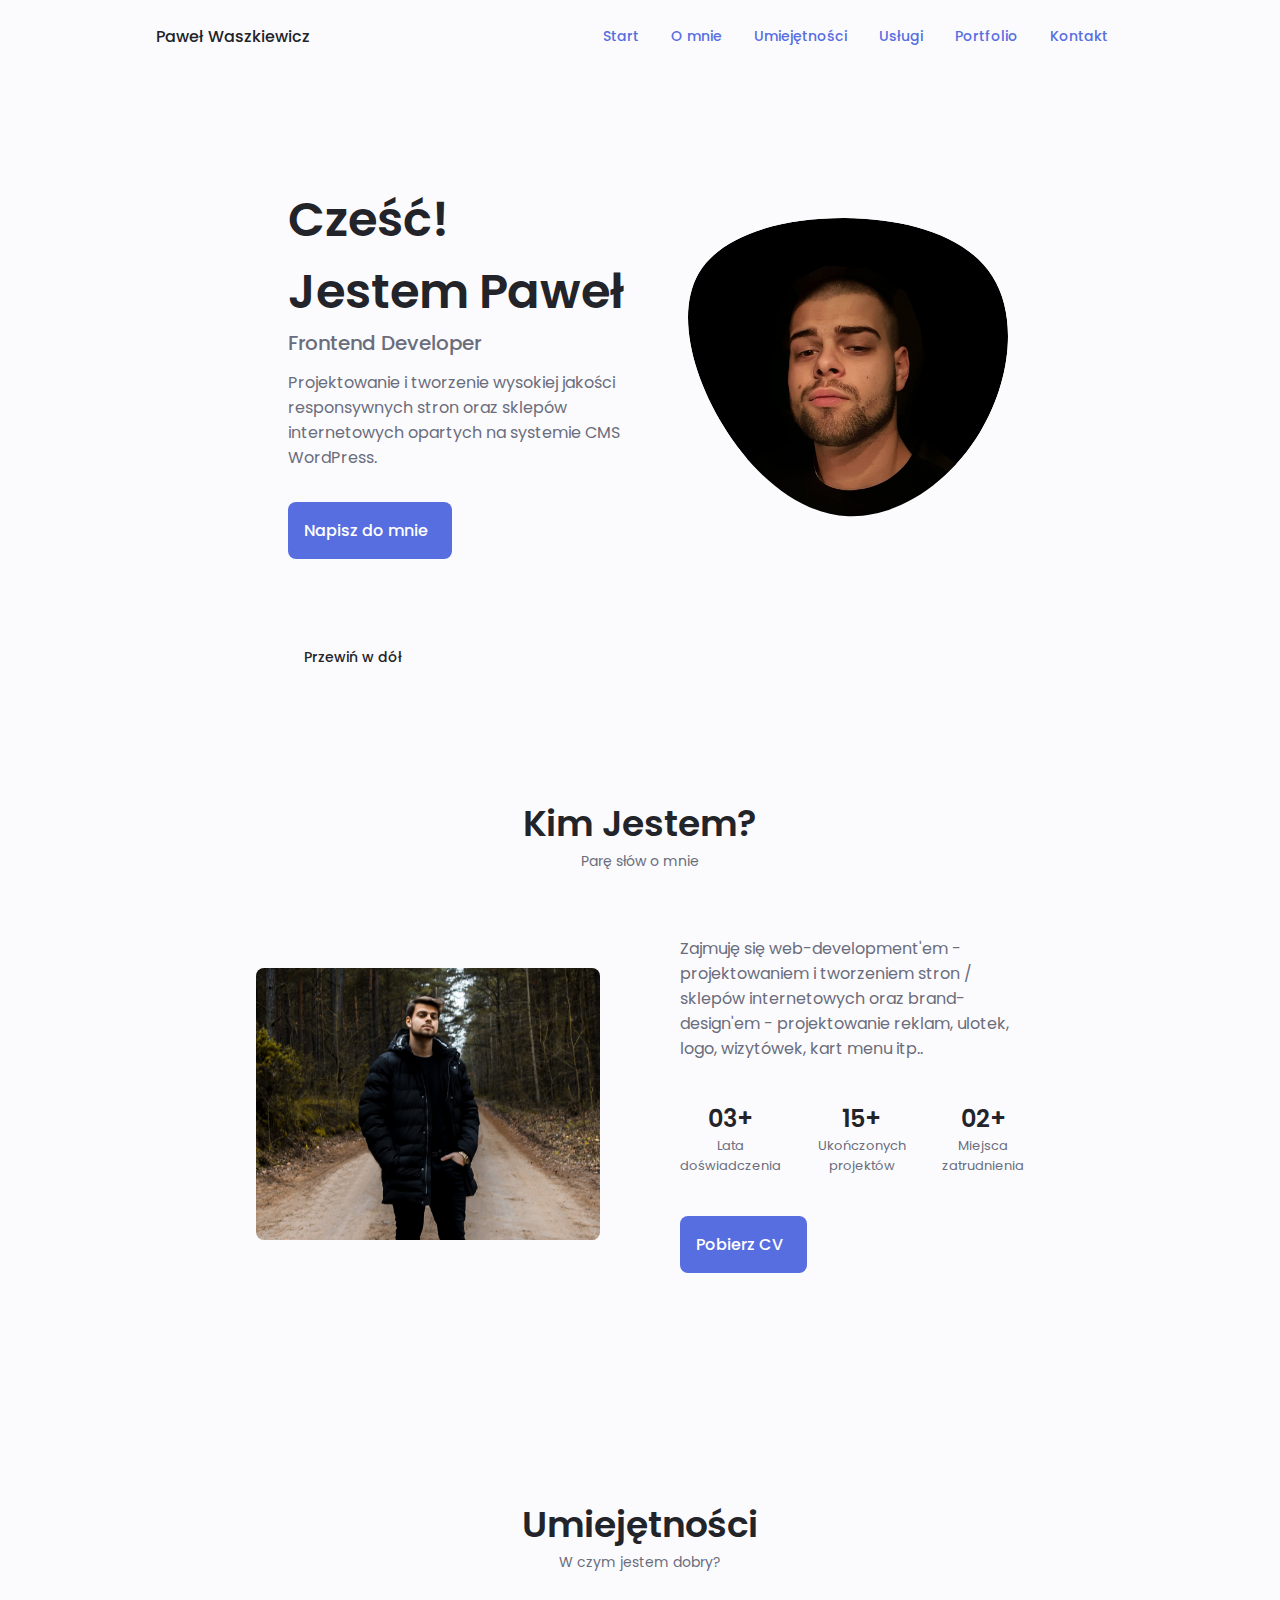
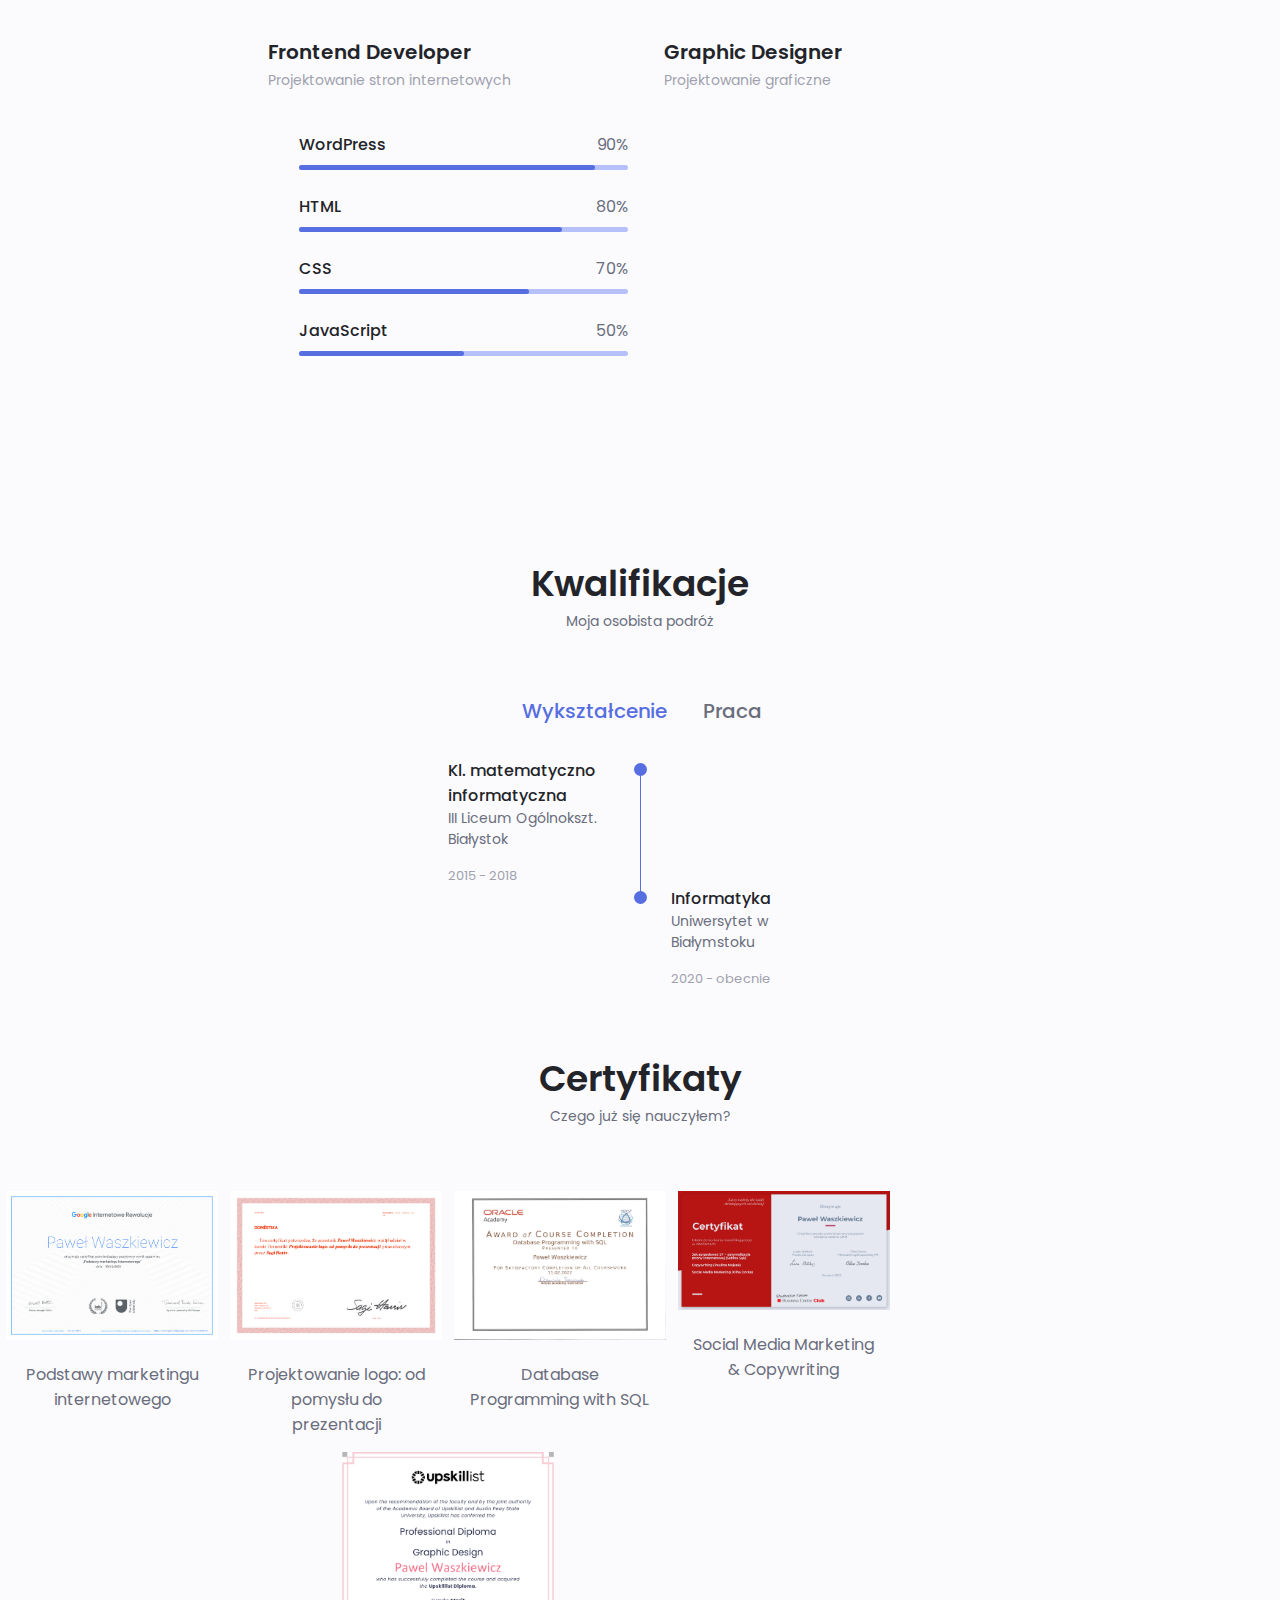
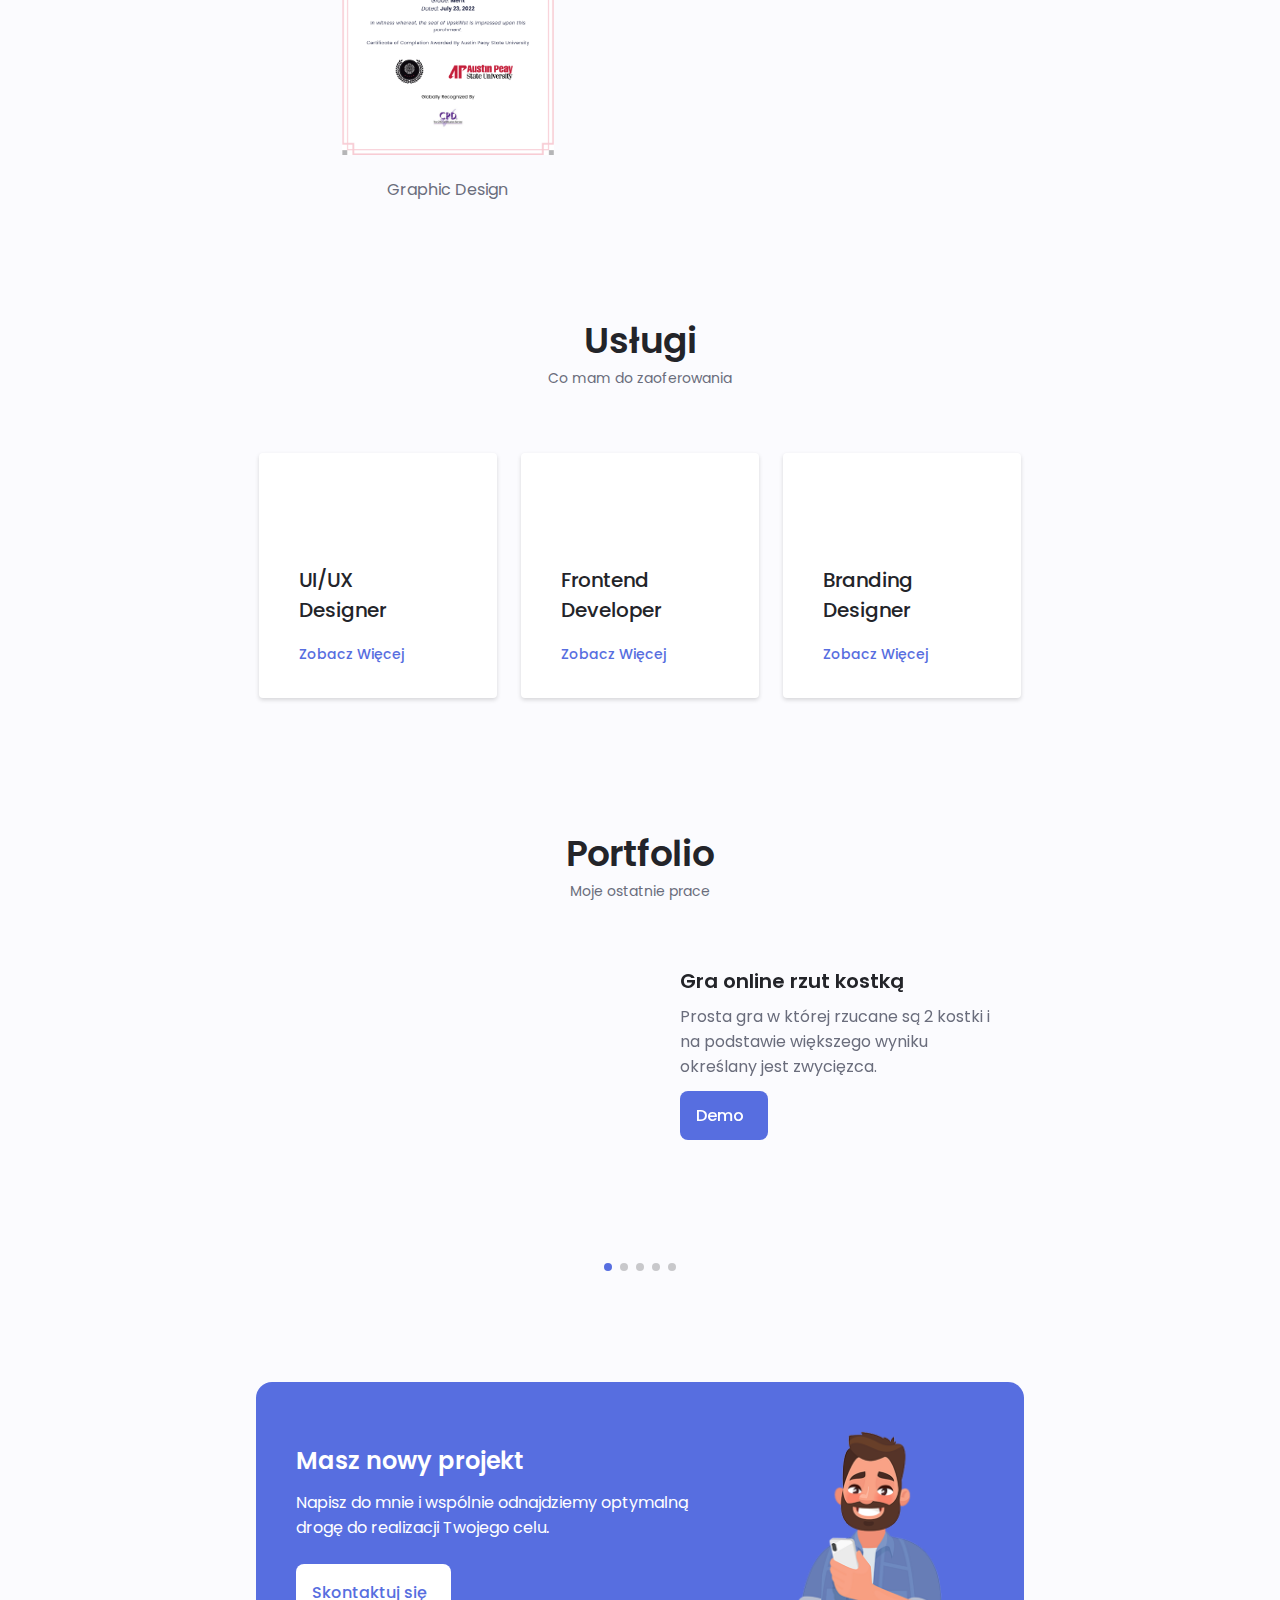
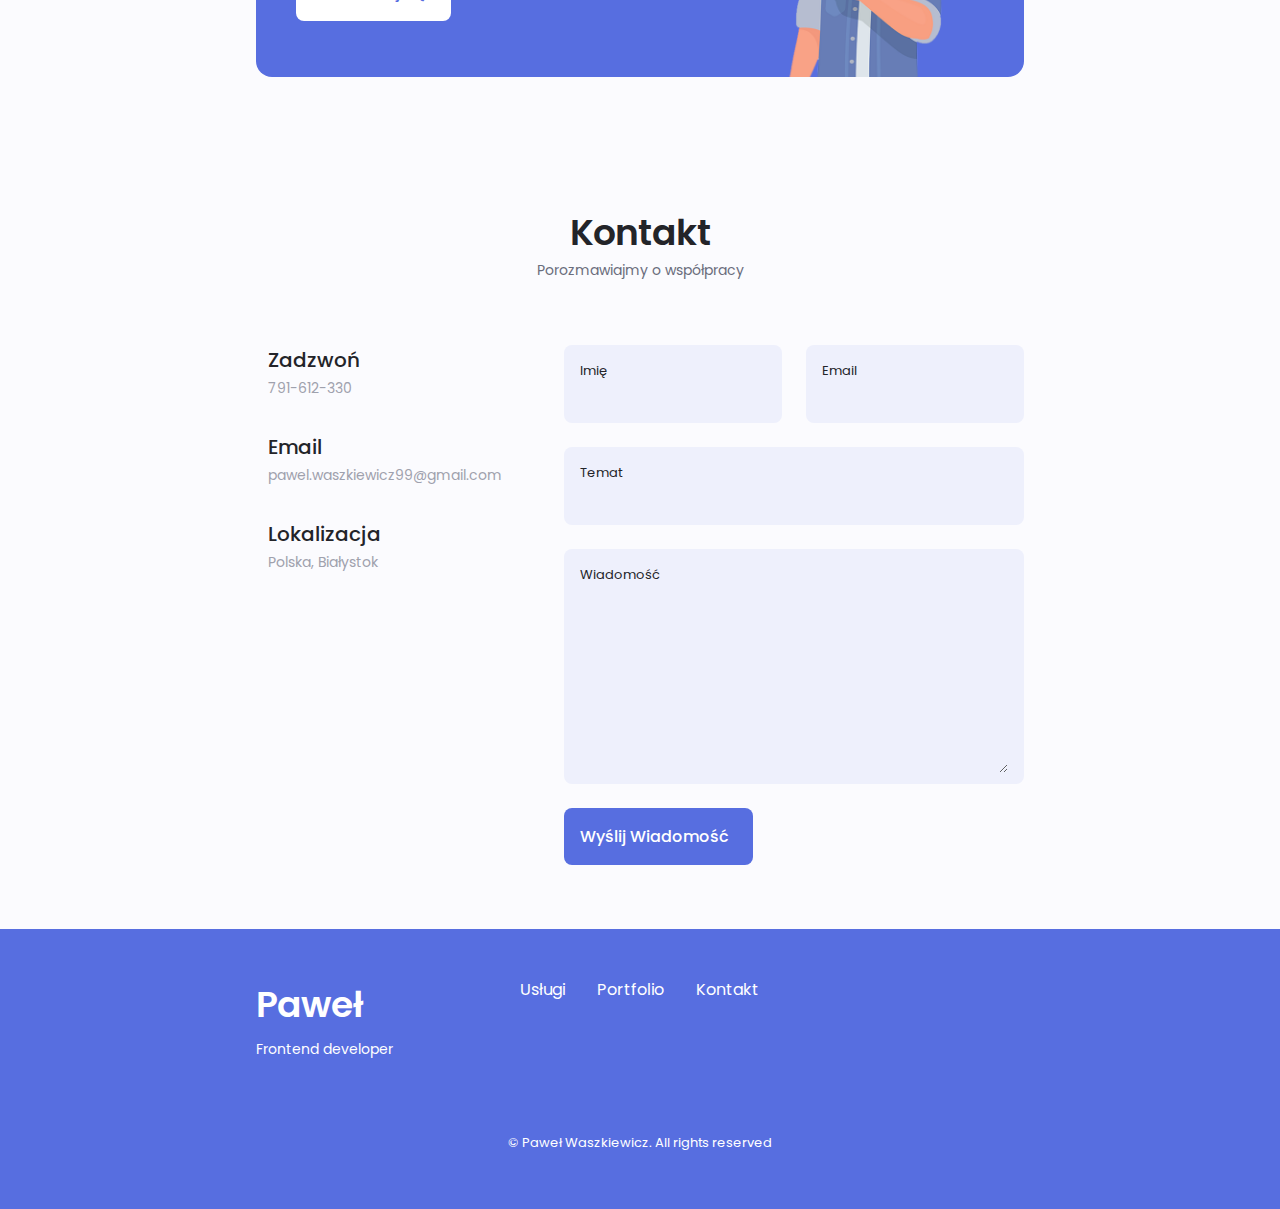
==== index.html @ 9c87ef28 "update" ====
<!DOCTYPE html>
<html lang="en">

<head>
  <meta charset="UTF-8">
  <meta name="viewport" content="width=device-width, initial-scale=1.0">

  <!--==================== UNICONS ====================-->
  <link rel="stylesheet" href="https://unicons.iconscout.com/release/v4.0.0/css/line.css">
  <link href='https://css.gg/home.css' rel='stylesheet'>

  <!--==================== SWIPER CSS ====================-->
  <link rel="stylesheet" href="css/swiper-bundle.min.css">

  <!--==================== CSS ====================-->
  <link rel="stylesheet" href="css/styles.css">

  <title>Responsive Portfolio Website</title>
</head>

<body>
  <!--==================== HEADER ====================-->
  <header class="header" id="header">
    <nav class="nav container">
      <a href="#" class="nav__logo">Paweł Waszkiewicz</a>

      <div class="nav__menu" id="nav-menu">
        <ul class="nav__list grid">
          <li class="nav__item">
            <a href="#home" class="nav__link active-link">
              <i class="uil uil-estate nav__icon"></i> Start
            </a>
          </li>
          <li class="nav__item">
            <a href="#about" class="nav__link active-link">
              <i class="uil uil-user nav__icon"></i> O mnie
            </a>
          </li>
          <li class="nav__item">
            <a href="#skills" class="nav__link active-link">
              <i class="uil uil-file-edit-alt nav__icon"></i> Umiejętności
            </a>
          </li>
          <li class="nav__item">
            <a href="#services" class="nav__link active-link">
              <i class="uil uil-briefcase-alt nav__icon"></i> Usługi
            </a>
          </li>
          <li class="nav__item">
            <a href="#portfolio" class="nav__link active-link">
              <i class="uil uil-scenery nav__icon"></i> Portfolio
            </a>
          </li>
          <li class="nav__item">
            <a href="#contact" class="nav__link active-link">
              <i class="uil uil-message nav__icon"></i> Kontakt
            </a>
          </li>
        </ul>
        <i class="uil uil-times nav__close" id="nav-close"></i>
      </div>

      <div class="nav__btns">
        <!-- theme change button -->
        <i class="uil uil-moon change-theme" id="theme-button"></i>

        <div class="nav__toggle" id="nav-toggle">
          <i class="uil uil-apps"></i>
        </div>
      </div>
    </nav>
  </header>

  <!--==================== MAIN ====================-->
  <main class="main">

    <!--==================== HOME ====================-->
    <section class="home section" id="home">
      <div class="home__container container grid">
        <div class="home__content grid">
          <div class="home__social">
            <!--Link do V profilu linkein-->
            <a href="https://www.linkedin.com/in/paweł-waszkiewicz-443616216" target="_blank" class="home__social-icon">
              <i class="uil uil-linkedin-alt"></i>
            </a>
            <!--Link do profilu github-->
            <a href="https://github.com/realpvblo" target="_blank" class="home__social-icon">
              <i class="uil uil-github-alt"></i>
            </a>
            <!--Link do profilu facebook-->
            <a href="https://www.facebook.com/realpvblo/" target="_blank" class="home__social-icon">
              <i class="uil uil-facebook-f"></i>
            </a>
          </div>

          <div class="home__img">
            <svg class="home__blob" viewBox="0 0 200 187" xmlns="http://www.w3.org/2000/svg" xmlns:xlink="http://www.w3.org/1999/xlink">
              <mask id="mask0" mask-type="alpha">
                <path d="M190.312 36.4879C206.582 62.1187 201.309 102.826 182.328 134.186C163.346 165.547
                                    130.807 187.559 100.226 186.353C69.6454 185.297 41.0228 161.023 21.7403 129.362C2.45775
                                    97.8511 -7.48481 59.1033 6.67581 34.5279C20.9871 10.1032 59.7028 -0.149132 97.9666
                                    0.00163737C136.23 0.303176 174.193 10.857 190.312 36.4879Z" />
              </mask>
              <g mask="url(#mask0)">
                <path d="M190.312 36.4879C206.582 62.1187 201.309 102.826 182.328 134.186C163.346
                                    165.547 130.807 187.559 100.226 186.353C69.6454 185.297 41.0228 161.023 21.7403
                                    129.362C2.45775 97.8511 -7.48481 59.1033 6.67581 34.5279C20.9871 10.1032 59.7028
                                    -0.149132 97.9666 0.00163737C136.23 0.303176 174.193 10.857 190.312 36.4879Z" />

                <image class="home__blob-img" x='12' y='18' xlink:href="img/perfil.png" />
              </g>
            </svg>
          </div>

          <div class="home__data">
            <!-- <h1 class="home__title">Hi, I'm Paul</h1> -->
            <h1 class="home__title">Cześć! <br> Jestem Paweł</h1>
            <h3 class="home__subtitle">
              <!--Frontend Web Developer-->Frontend Developer
            </h3>

            <!-- <p class="home__description">High level experience in web design and
                                development knowledge, producing quality work.</p> -->

            <p class="home__description">Projektowanie i tworzenie wysokiej jakości responsywnych stron oraz sklepów internetowych opartych na systemie CMS WordPress.</p>
            <a href="#contact" class="button button--flex">
              <!-- Contact Me -->Napisz do mnie<i class="uil uil-message button__icon"></i>
            </a>
          </div>
        </div>

        <div class="home__scroll">
          <a href="#about" class="home__scroll-button button--flex">
            <i class="uil uil-mouse-alt home__scroll-mouse"></i>
            <span class="home__scroll-name">
              <!--Scroll down-->Przewiń w dół
            </span>
            <i class="uil uil-arrow-down home__scoll-arrow"></i>
          </a>
        </div>
      </div>
    </section>

    <!--==================== ABOUT ====================-->
    <section class="about section" id="about">
      <h2 class="section__title">
        <!--About Me-->Kim Jestem?
      </h2>
      <span class="section__subtitle">
        <!--My introduction-->Parę słów o mnie
      </span>

      <div class="about__container container grid">
        <img src="img/about.jpg" alt="" class="about__img">

        <div class="about__data">
          <p class="about__description">Zajmuję się web-development'em - projektowaniem i tworzeniem stron / sklepów internetowych oraz brand-design'em - projektowanie reklam, ulotek, logo, wizytówek, kart menu itp..
          </p>

          <div class="about__info">
            <div>
              <span class="about__info-title">03+</span>
              <!-- <span class="about__info-name">Years <br> experience</span> -->
              <span class="about__info-name">Lata <br> doświadczenia</span>

            </div>

            <div>
              <span class="about__info-title">15+</span>
              <!-- <span class="about__info-name">Completed <br> project</span> -->
              <span class="about__info-name">Ukończonych <br> projektów</span>

            </div>

            <div>
              <span class="about__info-title">02+</span>
              <!-- <span class="about__info-name">Companies <br> worked</span> -->
              <span class="about__info-name">Miejsca <br> zatrudnienia</span>

            </div>
          </div>

          <div class="about__buttons">
            <a download="" href="pdf/PawełWaszkiewicz-CV.pdf" class="button button--flex">
              Pobierz CV<i class="uil uil-download-alt button__icon"></i>
            </a>
          </div>
        </div>
      </div>
    </section>

    <!--==================== SKILLS ====================-->
    <section class="skills section" id="skills">
      <section class="skills section" id="skills">
        <h2 class="section__title">Umiejętności</h2>
        <span class="section__subtitle">W czym jestem dobry?</span>

        <div class="skills__container container grid">
          <div>
            <!--==================== SKILLS 1 ====================-->
            <div class="skills__content skills__open">
              <div class="skills__header">
                <i class="uil uil-brackets-curly skills__icon"></i>

                <div>
                  <h1 class="skills__title">Frontend Developer</h1>
                  <span class="skills__subtitle">Projektowanie stron internetowych</span>
                </div>

                <i class="uil uil-angle-down skills__arrow"></i>
              </div>

              <div class="skills__list grid">
                <div class="skills__data">
                  <div class="skills__titles">
                    <h3 class="skills__name">WordPress</h3>
                    <span class="skills__number">90%</span>
                  </div>
                  <div class="skills__bar">
                    <span class="skills__percentage skills__html"></span>
                  </div>
                </div>

                <div class="skills__data">
                  <div class="skills__titles">
                    <h3 class="skills__name">HTML</h3>
                    <span class="skills__number">80%</span>
                  </div>
                  <div class="skills__bar">
                    <span class="skills__percentage skills__css"></span>
                  </div>
                </div>

                <div class="skills__data">
                  <div class="skills__titles">
                    <h3 class="skills__name">CSS</h3>
                    <span class="skills__number">70%</span>
                  </div>
                  <div class="skills__bar">
                    <span class="skills__percentage skills__js"></span>
                  </div>
                </div>

                <div class="skills__data">
                  <div class="skills__titles">
                    <h3 class="skills__name">JavaScript</h3>
                    <span class="skills__number">50%</span>
                  </div>
                  <div class="skills__bar">
                    <span class="skills__percentage skills__react"></span>
                  </div>
                </div>
              </div>
            </div>

            <!--==================== SKILLS 2 ====================-->
            <!-- <div class="skills__content skills__close">
                                <div class="skills__header">
                                    <i class="uil uil-cloud-database-tree skills__icon"></i>

                                    <div>
                                        <h1 class="skills__title">Backend developer</h1>
                                        <span class="skills__subtitle">Less than 1 year</span>
                                    </div>

                                    <i class="uil uil-angle-down skills__arrow"></i>
                                </div>

                                <div class="skills__list grid">
                                    <div class="skills__data">
                                        <div class="skills__titles">
                                            <h3 class="skills__name">PHP</h3>
                                            <span class="skills__number">80%</span>
                                        </div>
                                        <div class="skills__bar">
                                            <span class="skills__percentage skills__php"></span>
                                        </div>
                                    </div>

                                    <div class="skills__data">
                                        <div class="skills__titles">
                                            <h3 class="skills__name">Node Js</h3>
                                            <span class="skills__number">70%</span>
                                        </div>
                                        <div class="skills__bar">
                                            <span class="skills__percentage skills__node"></span>
                                        </div>
                                    </div>

                                    <div class="skills__data">
                                        <div class="skills__titles">
                                            <h3 class="skills__name">Python</h3>
                                            <span class="skills__number">70%</span>
                                        </div>
                                        <div class="skills__bar">
                                            <span class="skills__percentage skills__firebase"></span>
                                        </div>
                                    </div>

                                    <div class="skills__data">
                                        <div class="skills__titles">
                                            <h3 class="skills__name">Firebase</h3>
                                            <span class="skills__number">55%</span>
                                        </div>
                                        <div class="skills__bar">
                                            <span class="skills__percentage skills__python"></span>
                                        </div>
                                    </div>
                                </div>
                            </div> -->
          </div>

          <div>
            <!--==================== SKILLS 3 ====================-->
            <div class="skills__content skills__close">
              <div class="skills__header">
                <i class="uil uil-swatchbook skills__icon"></i>

                <div>
                  <h1 class="skills__title">Graphic Designer</h1>
                  <span class="skills__subtitle">Projektowanie graficzne</span>
                </div>

                <i class="uil uil-angle-down skills__arrow"></i>
              </div>

              <div class="skills__list grid">
                <div class="skills__data">
                  <div class="skills__titles">
                    <h3 class="skills__name">Photoshop</h3>
                    <span class="skills__number">90%</span>
                  </div>
                  <div class="skills__bar">
                    <span class="skills__percentage skills__figma"></span>
                  </div>
                </div>

                <div class="skills__data">
                  <div class="skills__titles">
                    <h3 class="skills__name">Figma</h3>
                    <span class="skills__number">85%</span>
                  </div>
                  <div class="skills__bar">
                    <span class="skills__percentage skills__sketch"></span>
                  </div>
                </div>

                <div class="skills__data">
                  <div class="skills__titles">
                    <h3 class="skills__name">Canva</h3>
                    <span class="skills__number">80%</span>
                  </div>
                  <div class="skills__bar">
                    <span class="skills__percentage skills__canva"></span>
                  </div>
                </div>

                <div class="skills__data">
                  <div class="skills__titles">
                    <h3 class="skills__name">Adobe Illustrator</h3>
                    <span class="skills__number">70%</span>
                  </div>
                  <div class="skills__bar">
                    <span class="skills__percentage skills__illustrator"></span>
                  </div>
                </div>

                <!-- <div class="skills__data">
                                        <div class="skills__titles">
                                            <h3 class="skills__name">Microsoft Paint 😉</h3>
                                            <span class="skills__number">110%</span>
                                        </div>
                                        <div class="skills__bar">
                                            <span class="skills__percentage skills__paint"></span>
                                        </div>
                                    </div> -->

              </div>
            </div>
          </div>
        </div>
      </section>

    </section>

    <!--==================== QUALIFICATION ====================-->
    <section class="qualification section">
      <h2 class="section__title">Kwalifikacje</h2>
      <span class="section__subtitle">Moja osobista podróż</span>

      <div class="qualification__container container">
        <div class="qualification__tabs">
          <div class="qualification__button button--flex qualification__active" data-target='#education'>
            <i class="uil uil-graduation-cap qualification__icon"></i>
            Wykształcenie
          </div>

          <div class="qualification__button button--flex" data-target="#work">
            <i class="uil uil-briefcase-alt qualification__icon"></i>
            Praca
          </div>
        </div>

        <div class="qualification__sections">
          <!--==================== QUALIFICATION CONTENT 1 ====================-->
          <div class="qualification__content qualification__active" data-content id="education">
            <!--==================== QUALIFICATION 1 ====================-->
            <div class="qualification__data">
              <div>
                <h3 class="qualification__title">Kl. matematyczno informatyczna</h3>
                <span class="qualification__subtitle">III Liceum Ogólnokszt. Białystok</span>
                <div class="qualification__calendar">
                  <i class="uil uil-calendar-alt"></i>
                  2015 - 2018
                </div>
              </div>

              <div>
                <span class="qualification__rounder"></span>
                <span class="qualification__line"></span>
              </div>
            </div>

            <!--==================== QUALIFICATION 2 ====================-->
            <div class="qualification__data">
              <div></div>

              <div>
                <span class="qualification__rounder"></span>
                <!-- <span class="qualification__line"></span> -->
              </div>

              <div>
                <h3 class="qualification__title">Informatyka</h3>
                <span class="qualification__subtitle">Uniwersytet w Białymstoku</span>
                <div class="qualification__calendar">
                  <i class="uil uil-calendar-alt"></i>
                  2020 - obecnie
                </div>
              </div>
            </div>

            <!--==================== QUALIFICATION 3 ====================-->

            <!-- <div class="qualification__data">
                                <div>
                                    <h3 class="qualification__title">Web Development</h3>
                                    <span class="qualification__subtitle">Peru - Institute</span>
                                    <div class="qualification__calendar">
                                        <i class="uil uil-calendar-alt"></i>
                                        2017 - 2019
                                    </div>
                                </div>

                                <div>
                                    <span class="qualification__rounder"></span>
                                    <span class="qualification__line"></span>
                                </div>
                            </div> -->

            <!--==================== QUALIFICATION 4 ====================-->

            <!-- <div class="qualification__data">
                                <div></div>

                                <div>
                                    <span class="qualification__rounder"></span> -->

            <!-- <span class="qualification__line"></span> -->

            <!-- </div>

                                <div>
                                    <h3 class="qualification__title">Master in Ui/Ux</h3>
                                    <span class="qualification__subtitle">Peru - Institute</span>
                                    <div class="qualification__calendar">
                                        <i class="uil uil-calendar-alt"></i>
                                        2019 - 2021
                                    </div>
                                </div> -->

          </div>

        </div>

        <!--==================== QUALIFICATION CONTENT 2 ====================-->
        <div class="qualification__content" data-content id="work">
          <!--==================== QUALIFICATION 1 ====================-->
          <div class="qualification__data">
            <div>
              <h3 class="qualification__title">Programista<br>Front-End</h3>
              <span class="qualification__subtitle">Wkręceni w Eko - Białystok</span>
              <div class="qualification__calendar">
                <i class="uil uil-calendar-alt"></i>
                2020 - obecnie
              </div>
            </div>

            <div>
              <span class="qualification__rounder"></span>
              <span class="qualification__line"></span>
            </div>
          </div>

          <!--==================== QUALIFICATION 2 ====================-->
          <div class="qualification__data">
            <div></div>

            <div>
              <span class="qualification__rounder"></span>
              <!-- <span class="qualification__line"></span> -->
            </div>

            <div>
              <h3 class="qualification__title">Członek działu PR</h3>
              <span class="qualification__subtitle">Studenckie Forum Business Centre Club</span>
              <div class="qualification__calendar">
                <i class="uil uil-calendar-alt"></i>
                2022 - obecnie
              </div>
            </div>
          </div>

          <!--==================== QUALIFICATION 3 ====================-->

          <!-- <div class="qualification__data">
                                <div>
                                    <h3 class="qualification__title">Ui Designer</h3>
                                    <span class="qualification__subtitle">Figma - Spain</span>
                                    <div class="qualification__calendar">
                                        <i class="uil uil-calendar-alt"></i>
                                        2017 - 2019
                                    </div>
                                </div>

                                <div>
                                    <span class="qualification__rounder"></span> -->

          <!-- <span class="qualification__line"></span> -->
          <!-- </div>
                            </div> -->

        </div>

      </div>
      </div>

    </section>

    <!--==================== CERTIFICATES ====================-->
    <section>
      <h2 class="section__title" id="certyfikat_header">Certyfikaty</h2>
      <span class="section__subtitle">Czego już się nauczyłem?</span>
      <div class="certyfikat_sekcja">

        <div class="responsive">
          <div class="gallery">
            <a target="_blank" href="img/certyfikat-1.png">
              <img src="img/certyfikat-1.png" alt="Cinque Terre" width="600" height="400">
            </a>
            <div class="desc">Podstawy marketingu internetowego</div>
          </div>
        </div>

        <div class="responsive">
          <div class="gallery">
            <a target="_blank" href="img/true-1.png">
              <img src="img/true-1.png" alt="Forest" width="600" height="400">
            </a>
            <div class="desc">Projektowanie logo: od pomysłu do prezentacji</div>
          </div>
        </div>

        <div class="responsive">
          <div class="gallery">
            <a target="_blank" href="img/20220223153238435-2-1.png">
              <img src="img/20220223153238435-2-1.png" alt="Northern Lights" width="600" height="400">
            </a>
            <div class="desc">Database Programming with SQL</div>
          </div>
        </div>

        <div class="responsive">
          <div class="gallery"  style="width: 100%;">
            <a target="_blank" href="img/sf_certyfikatSMM.jpg">
              <img src="img/sf_certyfikatSMM.jpg" alt="Northern Lights" width="600" height="400">
            </a>
            <div class="desc">Social Media Marketing & Copywriting</div>
          </div>
        </div>

        <div class="responsive">
          <div class="gallery" style="height: 70%;">
            <a target="_blank" href="img/upskillist_pw.png">
              <img src="img/upskillist_pw.png" alt="Northern Lights" width="600" height="400">
            </a>
            <div class="desc">Graphic Design</div>
          </div>
        </div>

      </div>

      <div class="clearfix"></div>

      <div class="clearfix"></div>
    </section>

    <!--==================== SERVICES ====================-->
    <section class="services section" id="services">
      <h2 class="section__title">Usługi</h2>
      <span class="section__subtitle">Co mam do zaoferowania</span>

      <div class="services__container container grid">
        <!--==================== SERVICES 1 ====================-->
        <div class="services__content">
          <div>
            <i class="uil uil-web-grid services__icon"></i>
            <h3 class="services__title">UI/UX <br> Designer</h3>
          </div>

          <span class="button button--flex button--small button--link services__button">
            Zobacz Więcej
            <i class="uil uil-arrow-right button__icon"></i>
          </span>

          <div class="services__modal">
            <div class="services__modal-content">
              <h4 class="services__modal-title">UI/UX <br> Designer</h4>
              <i class="uil uil-times services__modal-close"></i>

              <ul class="services__modal-services grid">
                <li class="services__modal-service">
                  <i class="uil uil-check-circle services__modal-icon"></i>
                  <p>Projektowanie interfejsu użytkownika.</p>
                </li>

                <li class="services__modal-service">
                  <i class="uil uil-check-circle services__modal-icon"></i>
                  <p>Tworzenie stron internetowych.</p>
                </li>

                <li class="services__modal-service">
                  <i class="uil uil-check-circle services__modal-icon"></i>
                  <p>Przygotowywanie projektów i prototypów.</p>
                </li>

                <!-- <li class="services__modal-service">
                                        <i class="uil uil-check-circle services__modal-icon"></i>
                                        <p>I position your company brand.</p>
                                    </li> -->
              </ul>
            </div>
          </div>
        </div>

        <!--==================== SERVICES 2 ====================-->
        <div class="services__content">
          <div>
            <i class="uil uil-arrow services__icon"></i>
            <h3 class="services__title">Frontend <br> Developer</h3>
          </div>

          <span class="button button--flex button--small button--link services__button">
            Zobacz Więcej
            <i class="uil uil-arrow-right button__icon"></i>
          </span>

          <div class="services__modal">
            <div class="services__modal-content">
              <h4 class="services__modal-title">Frontend <br> Developer</h4>
              <i class="uil uil-times services__modal-close"></i>

              <ul class="services__modal-services grid">
                <li class="services__modal-service">
                  <i class="uil uil-check-circle services__modal-icon"></i>
                  <p>Tworzenie stron internetowych.</p>
                </li>

                <li class="services__modal-service">
                  <i class="uil uil-check-circle services__modal-icon"></i>
                  <p>Tworzenie sklepów internetowych.</p>
                </li>

                <li class="services__modal-service">
                  <i class="uil uil-check-circle services__modal-icon"></i>
                  <p>Tworzenie aplikacji internetowych.</p>
                </li>

                <!-- <li class="services__modal-service">
                                        <i class="uil uil-check-circle services__modal-icon"></i>
                                        <p>I position your company brand.</p>
                                    </li> -->
              </ul>
            </div>
          </div>
        </div>

        <!--==================== SERVICES 3 ====================-->
        <div class="services__content">
          <div>
            <i class="uil uil-pen services__icon"></i>
            <h3 class="services__title">Branding <br> Designer</h3>
          </div>

          <span class="button button--flex button--small button--link services__button">
            Zobacz Więcej
            <i class="uil uil-arrow-right button__icon"></i>
          </span>

          <div class="services__modal">
            <div class="services__modal-content">
              <h4 class="services__modal-title">Branding <br> Designer</h4>
              <i class="uil uil-times services__modal-close"></i>

              <ul class="services__modal-services grid">
                <li class="services__modal-service">
                  <i class="uil uil-check-circle services__modal-icon"></i>
                  <p>Projektowanie logo, wizytówek, menu, grafik...</p>
                </li>

                <li class="services__modal-service">
                  <i class="uil uil-check-circle services__modal-icon"></i>
                  <p>Tworzenie reklam internetowych i optymalizacja SEO</p>
                </li>

                <li class="services__modal-service">
                  <i class="uil uil-check-circle services__modal-icon"></i>
                  <p>Zarządzanie mediami społecznościowymi.</p>
                </li>

                <!-- <li class="services__modal-service">
                                        <i class="uil uil-check-circle services__modal-icon"></i>
                                        <p>I position your company brand.</p>
                                    </li> -->
              </ul>
            </div>
          </div>
        </div>

      </div>
    </section>

    <!--==================== PORTFOLIO ====================-->
    <section class="portfolio section" id="portfolio">
      <h2 class="section__title">Portfolio</h2>
      <span class="section__subtitle">Moje ostatnie prace</span>

      <div class="portfolio__container container swiper-container mySwiper">
        <div class="swiper-wrapper">
          <!--==================== PORTFOLIO 1 ====================-->
          <div class="portfolio__content grid swiper-slide">
            <img src="img/diceflip.png" alt="" class="portfolio__img">

            <div class="portfolio__data">
              <h3 class="portfolio__title">Gra online rzut kostką</h3>
              <p class="portfolio__description">Prosta gra w której rzucane są 2 kostki i na podstawie większego wyniku określany jest zwycięzca.</p>
              <a href="https://realpvblo.github.io/DiceFlipSim/" target="_blank" class="button button--flex button--small portfolio__button">
                Demo
                <i class="uil uil-arrow-right button__icon"></i>
              </a>
            </div>
          </div>

          <!--==================== PORTFOLIO 2 ====================-->
          <div class="portfolio__content grid swiper-slide">
            <img src="img/portfolio2.jpg" alt="" class="portfolio__img">

            <div class="portfolio__data">
              <h3 class="portfolio__title">Sklep E-commerce</h3>
              <p class="portfolio__description">Sklep internetowy oparty na systemie WordPress porzeszony o wtyczkę WooCommerce, integracja z Facebookiem i Google Analytics.</p>
              <a href="https://naturalove.pl/" target="_blank" class="button button--flex button--small portfolio__button">
                Demo
                <i class="uil uil-arrow-right button__icon"></i>
              </a>
            </div>
          </div>

          <!--==================== PORTFOLIO 3 ====================-->
          <div class="portfolio__content grid swiper-slide">
            <img src="img/portfolio3.jpg" alt="" class="portfolio__img">

            <div class="portfolio__data">
              <h3 class="portfolio__title">Karta Menu</h3>
              <p class="portfolio__description">Karta zaprojektowana z myślą o egzotyczności hiszpańskiej kuchni oraz przejrzystością i czytelnością.</p>
              <a href="https://drive.google.com/file/d/19sg6QmVjvBe3ThnxFbHB3cVFbU8pZwtD/view?usp=sharing" target="_blank" class="button button--flex button--small portfolio__button">
                Demo
                <i class="uil uil-arrow-right button__icon"></i>
              </a>
            </div>
          </div>


          <!--==================== PORTFOLIO 4 ====================-->
          <div class="portfolio__content grid swiper-slide">
            <img src="img/tindog.png" alt="" class="portfolio__img">

            <div class="portfolio__data">
              <h3 class="portfolio__title">Tinder dla psów</h3>
              <p class="portfolio__description">Strona landing page wykonana podczas kursu Web Development na Udemy. </p>
              <a href="https://realpvblo.github.io/tindog/" target="_blank" class="button button--flex button--small portfolio__button">
                Demo
                <i class="uil uil-arrow-right button__icon"></i>
              </a>
            </div>
          </div>

          <!--==================== PORTFOLIO 5 ====================-->
          <div class="portfolio__content grid swiper-slide">
            <img src="img/CoinFlip.png" alt="" class="portfolio__img">

            <div class="portfolio__data">
              <h3 class="portfolio__title">Rzut monetą</h3>
              <p class="portfolio__description">Prosta aplikacja w której los decyduje o stronie moenty jaką wylosujemy. </p>
              <a href="https://realpvblo.github.io/CoinFlipGame/" target="_blank" class="button button--flex button--small portfolio__button">
                Demo
                <i class="uil uil-arrow-right button__icon"></i>
              </a>
            </div>
          </div>
          
        </div>
        <!-- Swiper Arrows -->
        <div class="swiper-button-next">
          <i class="uil uil-angle-right-b swiper-portfolio-icon"></i>
        </div>
        <div class="swiper-button-prev">
          <i class="uil uil-angle-left-b swiper-portfolio-icon"></i>
        </div>

        <!-- Swiper Pagination -->
        <div class="swiper-pagination"></div>

      </div>
    </section>

    <!--==================== PROJECT IN MIND ====================-->
    <section class="project section">
      <div class="project__bg">
        <div class="project__container container grid">
          <div class="project__data">
            <!-- <h2 class="project__title">You have a new project</h2> -->
            <h2 class="project__title">Masz nowy projekt</h2>
            <p class="project__description">Napisz do mnie i wspólnie odnajdziemy optymalną drogę do realizacji Twojego celu.</p>
            <a href="#contact" class="button button--flex button--white">
              Skontaktuj się
              <i class="uil uil-message project__icon button__icon"></i>
            </a>
          </div>

          <img src="img/project.png" alt="" class="project__img">
        </div>
      </div>

    </section>

    <!--==================== TESTIMONIAL ====================-->
    <!-- <section class="testimonial section">
      <h2 class="section__title">Opinie</h2>
      <span class="section__subtitle">Zobacz co mówią moi klienci</span>

      <div class="testimonial__container container swiper-container mySwiper">
        <div class="swiper-wrapper"> -->
          <!--==================== TESTIMONIAL 1 ====================-->
          <!-- <div class="testimonial__content swiper-slide">
            <div class="testimonial__data">
              <div class="testimonial__header">
                <img src="img/testimonial1.jpg" alt="" class="testimonial__img">

                <div>
                  <h3 class="testimonial__name">Ala</h3>
                  <span class="testimonial__client">Restauracja Oliwa</span>
                </div>
              </div>

              <div>
                <i class="uil uil-star testimonial__icon-star"></i>
                <i class="uil uil-star testimonial__icon-star"></i>
                <i class="uil uil-star testimonial__icon-star"></i>
                <i class="uil uil-star testimonial__icon-star"></i>
                <i class="uil uil-star testimonial__icon-star"></i>
              </div>
            </div>

            <p class="testimonial__description">Praca z Pawłem to czysta przyjemność. O każdym kroku byliśmy na bieżąco informowani i mieliśmy ciągły wgląd do projektów.
              Teraz nasza restauracja chwali się zarówno pięknymi kartami menu jak i wizytówkami!
            </p>
          </div> -->

          <!--==================== TESTIMONIAL 2 ====================-->
          <!-- <div class="testimonial__content swiper-slide">
            <div class="testimonial__data">
              <div class="testimonial__header">
                <img src="img/testimonial2.jpg" alt="" class="testimonial__img">

                <div>
                  <h3 class="testimonial__name">Robert</h3>
                  <span class="testimonial__client">Wkręceni w Eko</span>
                </div>
              </div>

              <div>
                <i class="uil uil-star testimonial__icon-star"></i>
                <i class="uil uil-star testimonial__icon-star"></i>
                <i class="uil uil-star testimonial__icon-star"></i>
                <i class="uil uil-star testimonial__icon-star"></i>
                <i class="uil uil-star testimonial__icon-star"></i>
              </div>
            </div>

            <p class="testimonial__description">Nasza strona została przerobiona na nowo i zyskała drugie życie! Paweł zajmuje się teraz aktualizacją naszego e-sklepu i reklamą internetową.
              Współpraca to czysta przyjemność..
            </p>
          </div> -->

          <!--==================== TESTIMONIAL 3 ====================-->
          <!-- <div class="testimonial__content swiper-slide">
            <div class="testimonial__data">
              <div class="testimonial__header">
                <img src="img/testimonial3.jpg" alt="" class="testimonial__img">

                <div>
                  <h3 class="testimonial__name">Dawid</h3>
                  <span class="testimonial__client">Manvision</span>
                </div>
              </div>

              <div>
                <i class="uil uil-star testimonial__icon-star"></i>
                <i class="uil uil-star testimonial__icon-star"></i>
                <i class="uil uil-star testimonial__icon-star"></i>
                <i class="uil uil-star testimonial__icon-star"></i>
                <i class="uil uil-star testimonial__icon-star"></i>
              </div>
            </div>

            <p class="testimonial__description">Potrzebowałem sklepu internetowego, który przyciągnie nowych, a w szczególności młodych klientów. Wykonanie jest na najwyższym poziomie!
              Wszystko zgodnie z planem - tak jak z góry zostało ustalone. Bardzo cieszę się z naszej współpracy..
            </p>
          </div>
        </div> -->

        <!-- Pagination -->
        <!-- <div class="swiper-pagination swiper-pagination-testimonial"></div>
      </div>
    </section> -->

    <!--==================== CONTACT ME ====================-->
    <section class="contact section" id="contact">
      <h2 class="section__title">Kontakt</h2>
      <span class="section__subtitle">Porozmawiajmy o współpracy</span>

      <div class="contact__container container grid">
        <div>
          <div class="contact__information">
            <i class="uil uil-phone contact__icon"></i>

            <div>
              <h3 class="contact__title">Zadzwoń</h3>
              <span class="contact__subtitle">791-612-330</span>
            </div>
          </div>

          <div class="contact__information">
            <i class="uil uil-envelope contact__icon"></i>

            <div>
              <h3 class="contact__title">Email</h3>
              <span class="contact__subtitle">pawel.waszkiewicz99@gmail.com</span>
            </div>
          </div>

          <div class="contact__information">
            <i class="uil uil-map-marker contact__icon"></i>

            <div>
              <h3 class="contact__title">Lokalizacja</h3>
              <span class="contact__subtitle">Polska, Białystok</span>
            </div>
          </div>
        </div>

        <form action="" class="contact__form grid">
          <div class="contact__inputs grid">
            <div class="contact__content">
              <label for="" class="contact__label">Imię</label>
              <input type="text" class="contact__input">
            </div>
            <div class="contact__content">
              <label for="" class="contact__label">Email</label>
              <input type="email" class="contact__input">
            </div>
          </div>
          <div class="contact__content">
            <label for="" class="contact__label">Temat</label>
            <input type="text" class="contact__input">
          </div>
          <div class="contact__content">
            <label for="" class="contact__label">Wiadomość</label>
            <textarea name="" id="" cols="0" rows="7" class="contact__input"></textarea>
          </div>

          <div>
            <a href="mailto: pawel.waszkiewicz99@gmail.com" class="button button--flex">
              Wyślij Wiadomość
              <i class="uil uil-message button__icon"></i>
            </a>
          </div>
        </form>
      </div>
    </section>
  </main>

  <!--==================== FOOTER ====================-->
  <footer class="footer">
    <div class="footer__bg">
      <div class="footer__container container grid">
        <div>
          <h1 class="footer__title">Paweł</h1>
          <span class="footer__subtitle">Frontend developer</span>
        </div>

        <ul class="footer__links">
          <li>
            <a href="#services" class="footer__link">Usługi</a>
          </li>
          <li>
            <a href="#portfolio" class="footer__link">Portfolio</a>
          </li>
          <li>
            <a href="#contact" class="footer__link"> Kontakt</a>
          </li>
        </ul>

        <div class="footer__socials">
          <!-- link do fb -->
          <a href="https://www.facebook.com/realpvblo/" target="_blank" class="footer__social">
            <i class="uil uil-facebook-f"></i>
          </a>
          <!-- link do insta -->
          <a href="https://www.instagram.com/realpvblo/" target="_blank" class="footer__social">
            <i class="uil uil-instagram"></i>
          </a>
          <!-- link do linkedina -->
          <a href="https://www.linkedin.com/in/paweł-waszkiewicz-443616216" target="_blank" class="footer__social">
            <i class="uil uil-linkedin-alt"></i>
          </a>
        </div>
      </div>

      <p class="footer__copy">&#169; Paweł Waszkiewicz. All rights reserved</p>
    </div>

  </footer>

  <!--==================== SCROLL TOP ====================-->
  <a href="#" class="scrollup" id="scroll-up">
    <i class="uil uil-arrow-up scrollup__icon"></i>
  </a>

  <!--==================== SWIPER JS ====================-->
  <script src="js/swiper-bundle.min.js"></script>

  <!--==================== MAIN JS ====================-->
  <script src="js/main.js"></script>
</body>

</html>
---- css/styles.css ----
/*==================== GOOGLE FONTS ====================*/
@import url('https://fonts.googleapis.com/css2?family=Poppins:wght@400;500;600&display=swap');

/*==================== VARIABLES CSS ====================*/
:root {
    --header-height: 3rem;

    /*========== Colors ==========*/
    /* Change favorite color */
    --hue-color: 230; /*Purple 250 - Green 142 - Blue 230 - Pink 340*/

    /* HSL color mode */
    --first-color: hsl(var(--hue-color), 69%, 61%); /*#6E57E0*/
    --first-color-second: hsl(var(--hue-color), 69%, 61%);;
    --first-color-alt: hsl(var(--hue-color), 57%, 53%);;
    --first-color-lighter: hsl(var(--hue-color), 92%, 85%);;
    --title-color: hsl(var(--hue-color), 8%, 15%);;
    --text-color: hsl(var(--hue-color), 8%, 45%);;
    --text-color-light: hsl(var(--hue-color), 8%, 65%);;
    --input-color: hsl(var(--hue-color), 70%, 96%);;
    --body-color: hsl(var(--hue-color), 60%, 99%);;
    --container-color: #FFF;
    --scroll-bar-color: hsl(var(--hue-color), 12%, 90%);;
    --scroll-thumb-color: hsl(var(--hue-color), 12%, 80%);;

    /*========== Font and typography ==========*/
    --body-font: 'Poppins', sans-serif;

    /* .5rem = 8px, 1rem = 16px, 1.5rem = 24px ... */
    --big-font-size: 2rem;
    --h1-font-size: 1.5rem;
    --h2-font-size: 1.25rem;
    --h3-font-size: 1.125rem;
    --normal-font-size: .938rem;
    --small-font-size: .813rem;
    --smaller-font-size: .75rem;

    /*========== Font weight ==========*/
    --font-medium: 500;
    --font-semi-bold: 600;

    /*========== Margenes Bottom ==========*/
    /* .25rem = 4px, .5rem = 8px, .75rem = 12px ... */
    --mb-0-25: .25rem;
    --mb-0-5: .5rem;
    --mb-0-75: .75rem;
    --mb-1: 1rem;
    --mb-1-5: 1.5rem;
    --mb-2: 2rem;
    --mb-2-5: 2.5rem;
    --mb-3: 3rem;

    /*========== z index ==========*/
    --z-tooltip: 10;
    --z-fixed: 100;
    --z-modal: 1000;
}

/* Font size for large devices */
@media screen and (min-width: 968px) {
    :root {
        --big-font-size: 3rem;
        --h1-font-size: 2.25rem;
        --h2-font-size: 1.5rem;
        --h3-font-size: 1.25rem;
        --normal-font-size: 1rem;
        --small-font-size: .875rem;
        --smaller-font-size: .813rem;
    }
}

/*========== Variables Dark theme ==========*/
 body.dark-theme{
      /* HSL color mode */
      --first-color-second: hsl(var(--hue-color), 30%, 8%);;
      --title-color: hsl(var(--hue-color), 8%, 95%);;
      --text-color: hsl(var(--hue-color), 8%, 75%);;
      --input-color: hsl(var(--hue-color), 29%, 16%);;
      --body-color: hsl(var(--hue-color), 28%, 12%);;
      --container-color: hsl(var(--hue-color), 29%, 16%);
      --scroll-bar-color: hsl(var(--hue-color), 12%, 48%);
      --scroll-thumb-color: hsl(var(--hue-color), 12%, 36%);
 }

/*========== Button Dark/Light ==========*/
.nav__btns{
  display: flex;
  align-items: center;
}

.change-theme{
  font-size: 1.25rem;
  color: var(--title-color);
  margin-right: var(--mb-1);
  cursor: pointer;
}

.change-theme:hover{
  color: var(--first-color);
}

/*==================== BASE ====================*/
*{
  box-sizing: border-box;
  padding: 0;
  margin: 0;
}

html{
  scroll-behavior: smooth;
}

body{
  margin: 0 0 var(--header-height) 0;
  font-family: var(--body-font);
  background-color: var(--body-color);
  color: var(--text-color);
}

h1,h2,h3,h4{
  color: var(--title-color);
  font-weight: var(--font-semi-bold);
}

ul{
  list-style: none;
}

a{
  text-decoration: none;
}

img{
  max-width: 100%;
  height: auto;
}

/*==================== REUSABLE CSS CLASSES ====================*/
.section{
  padding: 2rem 0 4rem;
}

.section__title{
  font-size: var(--h1-font-size);
}

.section__subtitle{
  display: block;
  font-size: var(--small-font-size);
  margin-bottom: var(--mb-3);
}

.section__title,
.section__subtitle{
  text-align: center;
}

/*==================== LAYOUT ====================*/
.container{
  max-width: 768px;
  margin-left: var(--mb-1-5);
  margin-right: var(--mb-1-5);
}

.grid{
  display: grid;
  gap: 1.5rem;
}

.header{
  width: 100%;
  position: fixed;
  bottom: 0;
  left: 0;
  z-index: var(--z-fixed);
  background-color: var(--body-color);
}

/*==================== NAV ====================*/
.nav{
  max-width: 968px;
  height: var(--header-height);
  display: flex;
  justify-content: space-between;
  align-items: center;
}

.nav__logo,
.nav__toggle{
  color: var(--title-color);
  font-weight: var(--font-medium);
}

.nav__logo:hover{
  color: var(--first-color);
}

.nav__toggle{
  font-size: 1.1rem;
  cursor: pointer;
}

.nav__toggle:hover{
  color: var(--first-color);
}

@media screen and (max-width: 767px){
  .nav__menu{
    position: fixed;
    bottom: -100%;
    left: 0;
    width: 100%;
    background-color: var(--body-color);
    padding: 2rem 1.5rem 4rem;
    box-shadow: 0 -1px 4px rgba(0,0,0,.15);
    border-radius: 1.5rem 1.5rem 0 0;
    transition: .3s;
  }
}

.nav__list{
  grid-template-columns: repeat(3, 1fr);
  gap: 2rem;
}

.nav__link{
  display: flex;
  flex-direction: column;
  align-items: center;
  font-size: var(--small-font-size);
  color: var(--title-color);
  font-weight: var(--font-medium);
}

.nav__link:hover{
  color: var(--first-color);
}

.nav__icon{
  font-size: 1.2rem;
}

.nav__close{
  position: absolute;
  right: 1.3rem;
  bottom: .5rem;
  font-size: 1.5rem;
  cursor: pointer;
  /* color: var(--first-color); */
  color: var(--title-color);
}

.nav__close:hover{
  color: var(--first-color-alt);
}

/* show menu */
.show-menu{
  bottom: 0;
}

/* Active link */
.active-link{
  color: var(--first-color);
}

/* Change background header */
.scroll-header{
  box-shadow: 0 -1px 4px rgba(0,0,0,.15);
}

/*==================== HOME ====================*/
.home__container{
  gap: 1rem;
}

.home__content{
  grid-template-columns: .5fr 3fr;
  padding-top: 3.5rem;
  align-items: center;
}

.home__social{
  display: grid;
  grid-template-columns: max-content;
  row-gap: 1rem;
}

.home__social-icon{
  font-size: 1.25rem;
  color: var(--first-color);
}

.home__social-icon:hover{
  color: var(--first-color-alt);
}

.home__blob{
  width: 200px;
  /*fill: var(--first-color);*/
}

.home__blob-img{
  width: 170px;
}

.home__data{
  grid-column: 1/3;
}

.home__title{
  font-size: var(--big-font-size);
}

.home__subtitle{
  font-size: var(--h3-font-size);
  color: var(--text-color);
  font-weight: var(--font-medium);
  margin-bottom: var(--mb-0-75);
}

.home__description{
  margin-bottom: var(--mb-2);
}

.home__scroll{
  /*(display: none;*/
}

.home__scroll-button{
  color: var(--first-color);
  transition: .3s;
}

.home__scroll-button:hover{
  transform: translateY(.25rem);
}

.home__scroll-mouse{
  font-size: 2rem;
}

.home__scroll-name{
  font-size: var(--small-font-size);
  color: var(--title-color);
  font-weight: var(--font-medium);
  margin-right: var(--mb-0-25);
}

.home__scroll-arrow{
  font-size: 1.25rem;
}

/*==================== BUTTONS ====================*/
.button{
  display: inline-block;
  background-color: var(--first-color);
  color: #FFF;
  padding: 1rem;
  border-radius: .5rem;
  font-weight: var(--font-medium);
}

.button:hover{
  background-color: var(--first-color-alt);
}

.button__icon{
  font-size: 1.25rem;
  margin-left: var(--mb-0-5);
  transition: .3s;
}

.button--flex{
  display: inline-flex;
  align-items: center;
}

.button--small{
  padding: .75rem 1rem;
}

.button--link{
  padding: 0;
  background-color: transparent;
  color: var(--first-color);
}

.button--link:hover{
  background-color: transparent;
  color: var(--first-color);
}

.button--white{
  background-color: #FFF;
  color: var(--first-color);
}

.button--white:hover{
  background-color: #FFF;
}

/*==================== ABOUT ====================*/
.about__img{
  width: 200px;
  border-radius: .5rem;
  justify-self: center;
  align-self: center;
}

.about__description{
  text-align: center;
  margin-bottom: var(--mb-2-5);
}

.about__info{
  display: flex;
  justify-content: space-evenly;
  margin-bottom: var(--mb-2-5);
}

.about__info-title{
  font-size: var(--h2-font-size);
  font-weight: var(--font-semi-bold);
  color: var(--title-color);
}

.about__info-name{
  font-size: var(--smaller-font-size);
}

.about__info-title,
.about__info-name{
  display: block;
  text-align: center;
}

.about__buttons{
  display: flex;
  justify-content: center;
}

/*==================== SKILLS ====================*/
.skills__container{
  row-gap: 0;
}

.skills__header{
  display: flex;
  align-items: center;
  margin-bottom: var(--mb-2-5);
  cursor: pointer;
}

.skills__icon,
.skills__arrow{
  font-size: 2rem;
  color: var(--first-color);
}

.skills__icon{
  margin-right: var(--mb-0-75);
}

.skills__title{
  font-size: var(--h3-font-size);
}

.skills__subtitle{
  font-size: var(--small-font-size);
  color: var(--text-color-light);
}

.skills__arrow{
  margin-left: auto;
  transition: .4s;
}

.skills__list{
  row-gap: 1.5rem;
  padding-left: 2.7rem;
}

.skills__titles{
  display: flex;
  justify-content: space-between;
  margin-bottom: var(--mb-0-5);
}

.skills__name{
  font-size: var(--normal-font-size);
  font-weight: var(--font-medium);
}

.skills__bar,
.skills__percentage{
  height: 5px;
  border-radius: .25rem;
}

.skills__bar{
  background-color: var(--first-color-lighter);
}

.skills__percentage{
  display: block;
  background-color: var(--first-color);
}

.skills__html{
  width: 90%;
}
.skills__css{
  width: 80%;
}
.skills__js{
  width: 70%;
}
.skills__react{
  width: 50%;
}


.skills__php{
  width: 80%;
}
.skills__node{
  width: 70%;
}
.skills__firebase{
  width: 70%;
}
.skills__python{
  width: 55%;
}

.skills__figma{
  width: 90%;
}
.skills__sketch{
  width: 85%;
}
.skills__photoshop{
  width: 85%;
}
.skills__paint{
  width: 99%;
}
.skills__canva{
  width: 80%;
}
.skills__illustrator{
  width: 70%;
}

.skills__close .skills__list{
  height: 0;
  overflow: hidden;
}

.skills__open .skills__list{
  height: max-content;
  margin-bottom: var(--mb-2-5);
}

.skills__open .skills__arrow{
  transform: rotate(-180deg);
}


/*==================== QUALIFICATION ====================*/
.qualification__tabs{
  display: flex;
  justify-content: space-evenly;
  margin-bottom: var(--mb-2);
}

.qualification__button{
  font-size: var(--h3-font-size);
  font-weight: var(--font-medium);
  cursor: pointer;
}

.qualification__button:hover{
  color: var(--first-color);
}

.qualification__icon{
  font-size: 1.8rem;
  margin-right: var(--mb-0-25);
}

.qualification__data{
  display: grid;
  grid-template-columns: 1fr max-content 1fr;
  column-gap: 1.5rem;
}

.qualification__title{
  font-size: var(--normal-font-size);
  font-weight: var(--font-medium);
}

.qualification__subtitle{
  display: inline-block;
  font-size: var(--small-font-size);
  margin-bottom: var(--mb-1);
}

.qualification__calendar{
  font-size: var(--smaller-font-size);
  color: var(--text-color-light);
}

.qualification__rounder{
  display: inline-block;
  width: 13px;
  height: 13px;
  background-color: var(--first-color);
  border-radius: 50%;
}

.qualification__line{
  display: block;
  width: 1px;
  height: 100%;
  background-color: var(--first-color);
  transform: translate(6px, -7px);
}

.qualification [data-content]{
  display: none;
}

.qualification__active[data-content]{
  display: block;
}

.qualification__button.qualification__active{
  color: var(--first-color);
}

/*==================== GALLERY / CERTIFICATES ====================*/

.certyfikat_sekcja{
  width: 70%;
  height: auto;
  display: flex;
  flex-wrap: wrap;
  /* padding: 1.25rem .5rem 3.5rem 1.5rem; */
  justify-content: center;
}

#certyfikat_header{
  margin-top: 15px;
  padding-top: 15px;
}

div.gallery img {
  width: 100%;
  height: auto;
}

div.desc {
  padding: 15px;
  text-align: center;
}

* {
  box-sizing: border-box;
}

.responsive {
  padding: 0 6px;
  float: left;
  width: 24.99999%;
}

@media only screen and (max-width: 700px) {
  .responsive {
    width: 49.99999%;
    margin: 6px 0;
  }
}

@media only screen and (max-width: 500px) {
  .responsive {
    width: 100%;
  }
}

.clearfix:after {
  content: "";
  display: table;
  clear: both;
}

/*==================== SERVICES ====================*/
.services__container{
  gap: 1.5rem;
  grid-template-columns: repeat(2, 1fr);
}

.services__content{
  position: relative;
  background-color: var(--container-color);
  padding: 3.5rem .5rem 1.25rem 1.5rem;
  border-radius: .25rem;
  box-shadow: 0 2px 4px rgba(0,0,0,.15);
  transition: .3s;
}

.services__content:hover{
  box-shadow: 0 4px 8px rgba(0,0,0,.15);
}

.services__icon{
  display: block;
  font-size: 1.5rem;
  color: var(--first-color);
  margin-bottom: var(--mb-1);
}

.services__title{
  font-size: var(--h3-font-size);
  margin-bottom: var(--mb-1);
  font-weight: var(--font-medium);
}

.services__button{
  cursor: pointer;
  font-size: var(--small-font-size);
}

.services__button:hover .button__icon{
  transform: translateX(.25rem);
}

.services__modal{
  position: fixed;
  top: 0;
  left: 0;
  right: 0;
  bottom: 0;
  background-color: rgba(0,0,0,.5);
  display: flex;
  align-items: center;
  justify-content: center;
  padding: 0 1rem;
  z-index: var(--z-modal);
  opacity: 0;
  visibility: hidden;
  transition: .3s;
}

.services__modal-content{
  position: relative;
  background-color: var(--container-color);
  padding: 1.5rem;
  border-radius: .5rem;
}

.services__modal-services{
  row-gap: 1rem;
}

.services__modal-service{
  display: flex;
}

.services__modal-title{
  font-size: var(--h3-font-size);
  font-weight: var(--font-medium);
  margin-bottom: var(--mb-1-5);
}

.services__modal-close{
  position: absolute;
  top: 1rem;
  right: 1rem;
  font-size: 1.5rem;
  color: var(--first-color);
  cursor: pointer;
}

.services__modal-icon{
  color: var(--first-color);
  margin-right: var(--mb-0-25);
}

/* Active Modal */
.active-modal{
  opacity: 1;
  visibility: visible;
}

/*==================== PORTFOLIO ====================*/
.portfolio__container{
  overflow: initial;
}

.portfolio__content{
  padding: 0 1.5rem;
}

.portfolio__img{
  width: 265px;
  border-radius: .5rem;
  justify-self: center;
}

.portfolio__title{
  font-size: var(--h3-font-size);
  margin-bottom: var(--mb-0-5);
}

.portfolio__description{
  margin-bottom: var(--mb-0-75);
}

.portfolio__button:hover .button__icon{
  transform: translateX(.25rem);
}

.swiper-button-prev::after,
.swiper-button-next::after{
  content: '';
}

.swiper-portfolio-icon{
  font-size: 2rem;
  color: var(--first-color);
}

.swiper-button-prev{
  left: -.5rem;
}

.swiper-button-next{
  right: -.5rem;
}

.swiper-container-horizontal > .swiper-pagination-bullets{
  bottom: -2.5rem;
}

.swiper-pagination-bullet-active{
  background-color: var(--first-color);
}

.swiper-button-prev,
.swiper-button-next,
.swiper-pagination-bullet{
  outline: none;
}

/*==================== PROJECT IN MIND ====================*/
.project{
  text-align: center;
}

.project__bg{
  background-color: var(--first-color-second);
  padding-top: 3rem;
}

.project__title{
  font-size: var(--h2-font-size);
  margin-bottom: var(--mb-0-75);
}

.project__description{
  margin-bottom: var(--mb-1-5);
}

.project__title,
.project__description{
  color: #FFF;
}

.project__img{
  width: 232px;
  justify-self: center;
}

/*==================== TESTIMONIAL ====================*/
.testimonial__data,
.testimonial__header{
  display: flex;
}

.testimonial__data{
  justify-content: space-between;
  margin-bottom: var(--mb-1);
}

.testimonial__img{
  width: 60px;
  height: 60px;
  border-radius: 50%;
  margin-right: var(--mb-0-75);
}

.testimonial__name{
  font-size: var(--h3-font-size);
  font-weight: var(--font-medium);
}

.testimonial__client{
  font-size: var(--small-font-size);
  color: var(--text-color-light);
}

.testimonial__description{
  margin-bottom: var(--mb-2-5);
}

.testimonial__icon-star{
  color: var(--first-color);
}

.swiper-container .swiper-pagination-testimonial{
  bottom: 0;
}

/*==================== CONTACT ME ====================*/
.contact__container{
  row-gap: 3rem;
}

.contact__information{
  display: flex;
  margin-bottom: var(--mb-2);
}

.contact__icon{
  font-size: 2rem;
  color: var(--first-color);
  margin-right: var(--mb-0-75);
}

.contact__title{
  font-size: var(--h3-font-size);
  font-weight: var(--font-medium);
}

.contact__subtitle{
  font-size: var(--small-font-size);
  color: var(--text-color-light);
}

.contact__content{
  background-color: var(--input-color);
  border-radius: .5rem;
  padding: .75rem 1rem .25rem;
}

.contact__label{
  font-size: var(--smaller-font-size);
  color: var(--title-color);
}

.contact__input{
  width: 100%;
  background-color: var(--input-color);
  color: var(--text-color);
  font-family: var(--body-font);
  font-size: var(--normal-font-size);
  border: none;
  outline: none;
  padding: .25rem .5rem .5rem 0;
}

/*==================== FOOTER ====================*/
.footer{
  padding-top: 2rem;
}

.footer__container{
  row-gap: 3.5rem;
}

.footer__bg{
  background-color: var(--first-color-second);
  padding: 2rem 0 3rem;
}

.footer__title{
  font-size: var(--h1-font-size);
  margin-bottom: var(--mb-0-25);
}

.footer__subtitle{
  font-size: var(--small-font-size);
}

.footer__links{
  display: flex;
  flex-direction: column;
  row-gap: 1.5rem;
}

.footer__link:hover{
  color: var(--first-color-lighter);
}

.footer__social{
  font-size: 1.25rem;
  margin-right: var(--mb-1-5);
}

.footer__social:hover{
  color: var(--first-color-lighter);
}

.footer__copy{
  font-size: var(--smaller-font-size);
  text-align: center;
  /* color: var(--text-color); */
  color: #FFF;
  margin-top: var(--mb-3);
}

.footer__title,
.footer__subtitle,
.footer__link,
.footer__social{
  color: #FFF;
}

/*========== SCROLL UP ==========*/
.scrollup{
  position: fixed;
  right: 1rem;
  bottom: -20%;
  background-color: var(--first-color);
  opacity: .8;
  padding: 0 .3rem;
  border-radius: .4rem;
  z-index: var(--z-tooltip);
  transition: .4s;
}

.scrollup:hover{
  background-color: var(--first-color-alt);
}

.scrollup__icon{
  font-size: 1.5rem;
  color: #FFF
}

/* Show scroll */
.show-scroll{
  bottom: 5rem;
}

/*========== SCROLL BAR ==========*/
::-webkit-scrollbar{
  width: .60rem;
  background-color: var(--scroll-bar-color);
  border-radius: .5rem;
}

::-webkit-scrollbar-thumb{
  background-color: var(--scroll-thumb-color);
  border-radius: .5rem;
}

::-webkit-scrollbar-thumb:hover{
  background-color: var(--text-color-light);
}

/*==================== MEDIA QUERIES ====================*/
/* For small devices */
@media screen and (max-width: 350px){
  .container{
    margin-left: var(--mb-1);
    margin-right: var(--mb-1);
  }

  .nav__menu{
    padding: 2rem .25rem 4rem;
  }
  .nav__list{
    column-gap: 0;
  }

  .home__content{
    grid-template-columns: .25fr 3fr;
  }
  .home__blob{
    width: 180px;
  }

  .skills__title{
    font-size: var(--normal-font-size);
  }

  .qualification__data{
    gap: .5rem;
  }

  .services__container{
    grid-template-columns: max-content;
    justify-content: center;
  }
  .services__content{
    padding-right: 3.5rem;
  }
  .services__modal{
    padding: 0 .5rem;
  }

  .project__img{
    width: 200px;
  }

  .testimonial__data,
  .testimonial__header{
    flex-direction: column;
    align-items: center;
  }
  .testimonial__img{
    margin-right: 0;
    margin-bottom: var(--mb-0-25);
  }
  .testimonial__data,
  .testimonial__description{
    text-align: center;
  }
}

/* For medium devices */
@media screen and (min-width: 568px){
  .home__content{
    grid-template-columns: max-content 1fr 1fr;
  }
  .home__data{
    grid-column: initial;
  }
  .home__img{
    order: 1;
    justify-self: center;
  }

  .about__container,
  .skills__container,
  .portfolio__content,
  .project__container,
  .contact__container,
  .footer__container{
    grid-template-columns: repeat(2, 1fr);
  }

  .qualification__sections{
    display: grid;
    grid-template-columns: .6fr;
    justify-content: center;
  }
}

@media screen and (min-width: 768px){
  .container{
    margin-left: auto;
    margin-right: auto;
  }

  body{
    margin: 0;
  }

  .section{
    padding: 6rem 0 2rem;
  }
  .section__subtitle{
    margin-bottom: 4rem;
  }

  .header{
    top: 0;
    bottom: initial;
  }

  .header,
  .main,
  .footer__container{
    padding: 0 1rem;
  }

  .nav{
    height: calc(var(--header-height) + 1.5rem);
    column-gap: 1rem;
  }
  .nav__icon,
  .nav__close,
  .nav__toggle{
    display: none;
  }
  .nav__list{
    display: flex;
    column-gap: 2rem;
  }
  .nav__menu{
    margin-left: auto;
  }
  .change-theme{
    margin: 0;
  }

  .home__container{
    row-gap: 5rem;
  }
  .home__content{
    padding-top: 5.5rem;
    column-gap: 2rem;
  }
  .home__blob{
    width: 270px;
  }
  .home__scroll{
    display: block;
  }
  .home__scroll-button{
    margin-left: 3rem;
  }

  .about__container{
    column-gap: 5rem;
  }
  .about__img{
    width: 350px;
  }
  .about__description{
    text-align: initial;
  }
  .about__info{
    justify-content: space-between;
  }
  .about__buttons{
    justify-content: initial;
  }

  .qualification__tabs{
    justify-content: center;
  }
  .qualification__button{
    margin: 0 var(--mb-1);
  }
  .qualification__sections{
    grid-template-columns: .5fr;
  }

  .services__container{
    grid-template-columns: repeat(3, 218px);
    justify-content: center;
  }
  .services__icon{
    font-size: 2rem;
  }
  .services__content{
    padding: 6rem 0 2rem 2.5rem;
  }
  .services__modal-content{
    width: 450px;
  }

  .portfolio__img{
    width: 320px;
  }
  .portfolio__content{
    align-items: center;
  }

  .project{
    text-align: initial;
  }
  .project__bg{
    background: none;
  }
  .project__container{
    background-color: var(--first-color-second);
    border-radius: 1rem;
    padding: 3rem 2.5rem 0;
    grid-template-columns: 1fr max-content;
    column-gap: 3rem;
  }
  .project__data{
    padding-top: .8rem;
  }

  .footer__container{
    grid-template-columns: repeat(3, 1fr);
  }
  .footer__bg{
    padding: 3rem 0 3.5rem;
  }
  .footer__links{
    flex-direction: row;
    column-gap: 2rem;
  }
  .footer__socials{
    justify-self: flex-end;
  }
  .footer__copy{
    margin-top: 4.5rem;
  }
}

/* For large devices */
@media screen and (min-width: 1024px){
  .header,
  .main,
  .footer__container{
    padding: 0;
  }

  .home__blob{
    width: 320px;
  }
  .home__social{
    transform: translateX(-6rem);
  }

  .services__container{
    grid-template-columns: repeat(3, 238px);
  }

  .portfolio__content{
    column-gap: 5rem;
  }
  .swiper-portfolio-icon{
    font-size: 3.5rem;
  }
  .swiper-button-prev{
    left: -3.5rem;
  }
  .swiper-button-next{
    right: -3.5rem;
  }
  .swiper-container-horizontal > .swiper-pagination-bullets{
    bottom: -4.5rem;
  }

  .contact__form{
    width: 460px;
  }
  .contact__inputs{
    grid-template-columns: repeat(2, 1fr);
  }
}
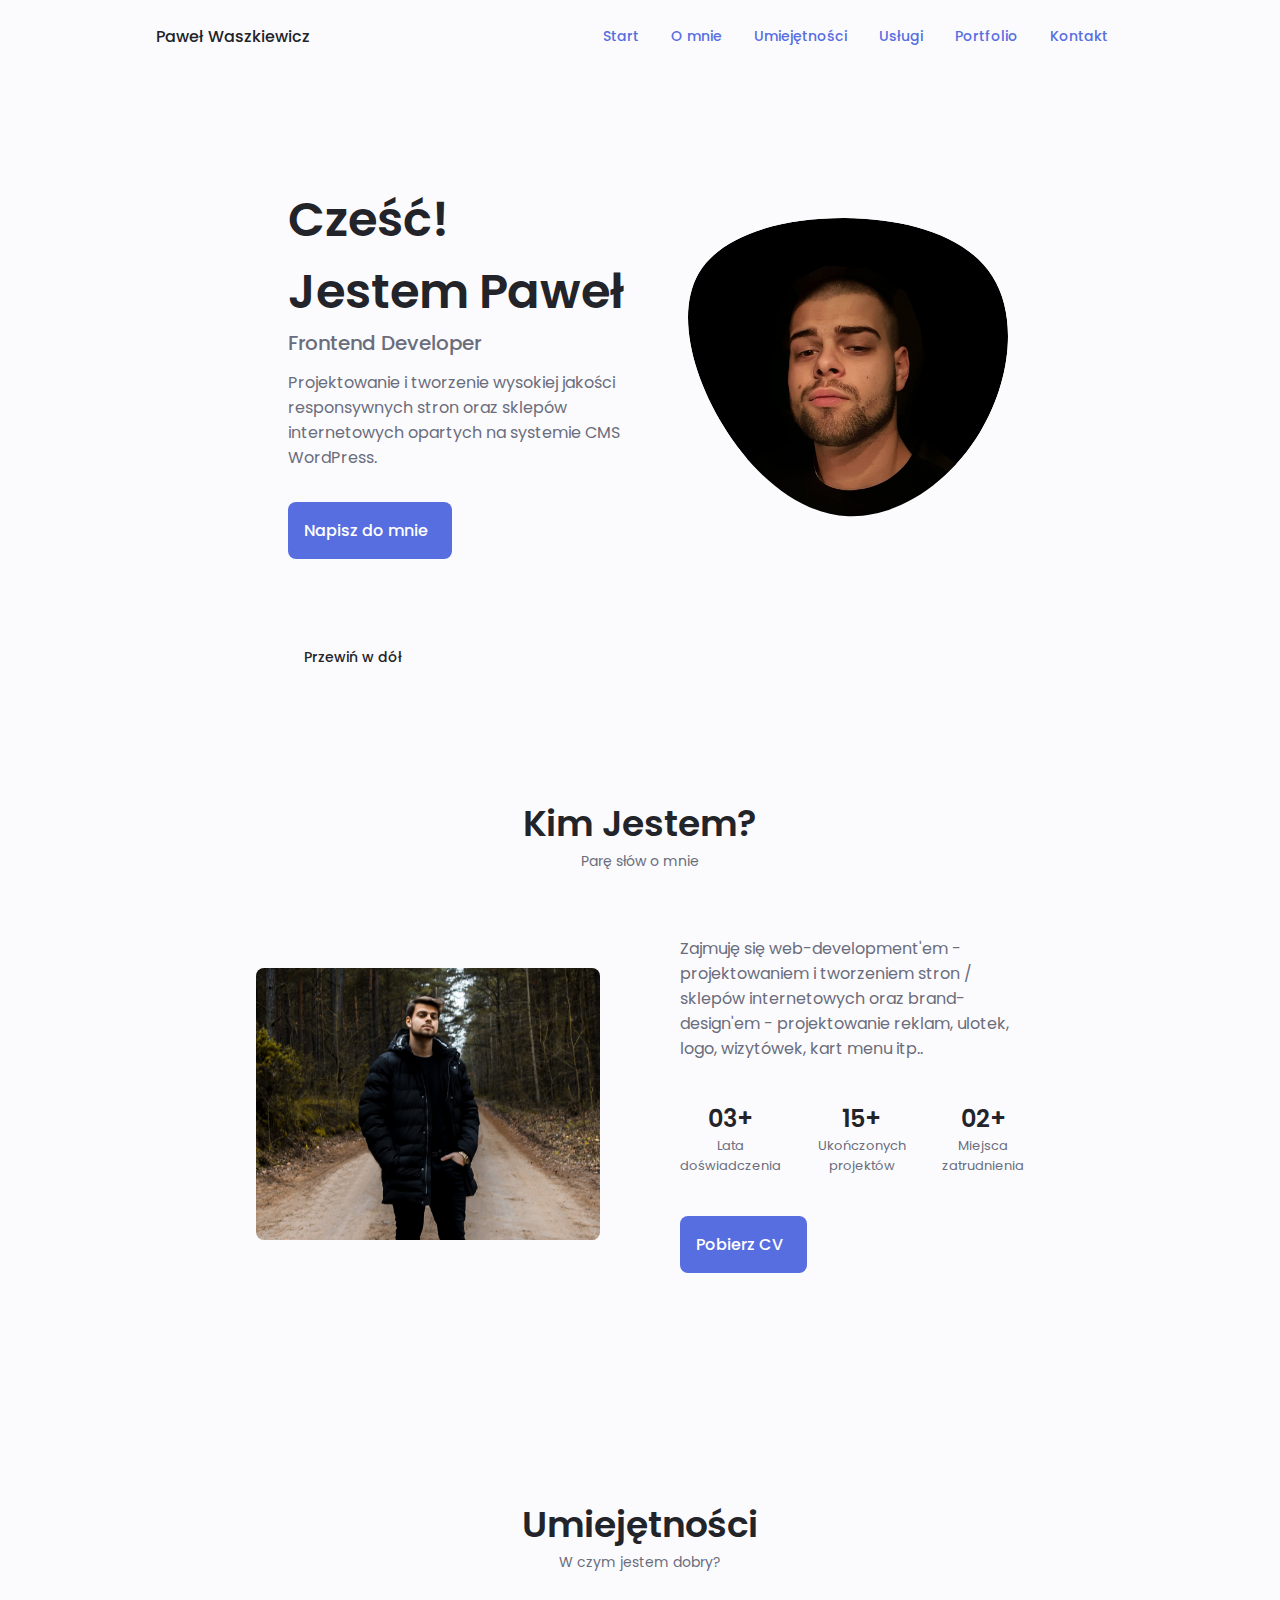
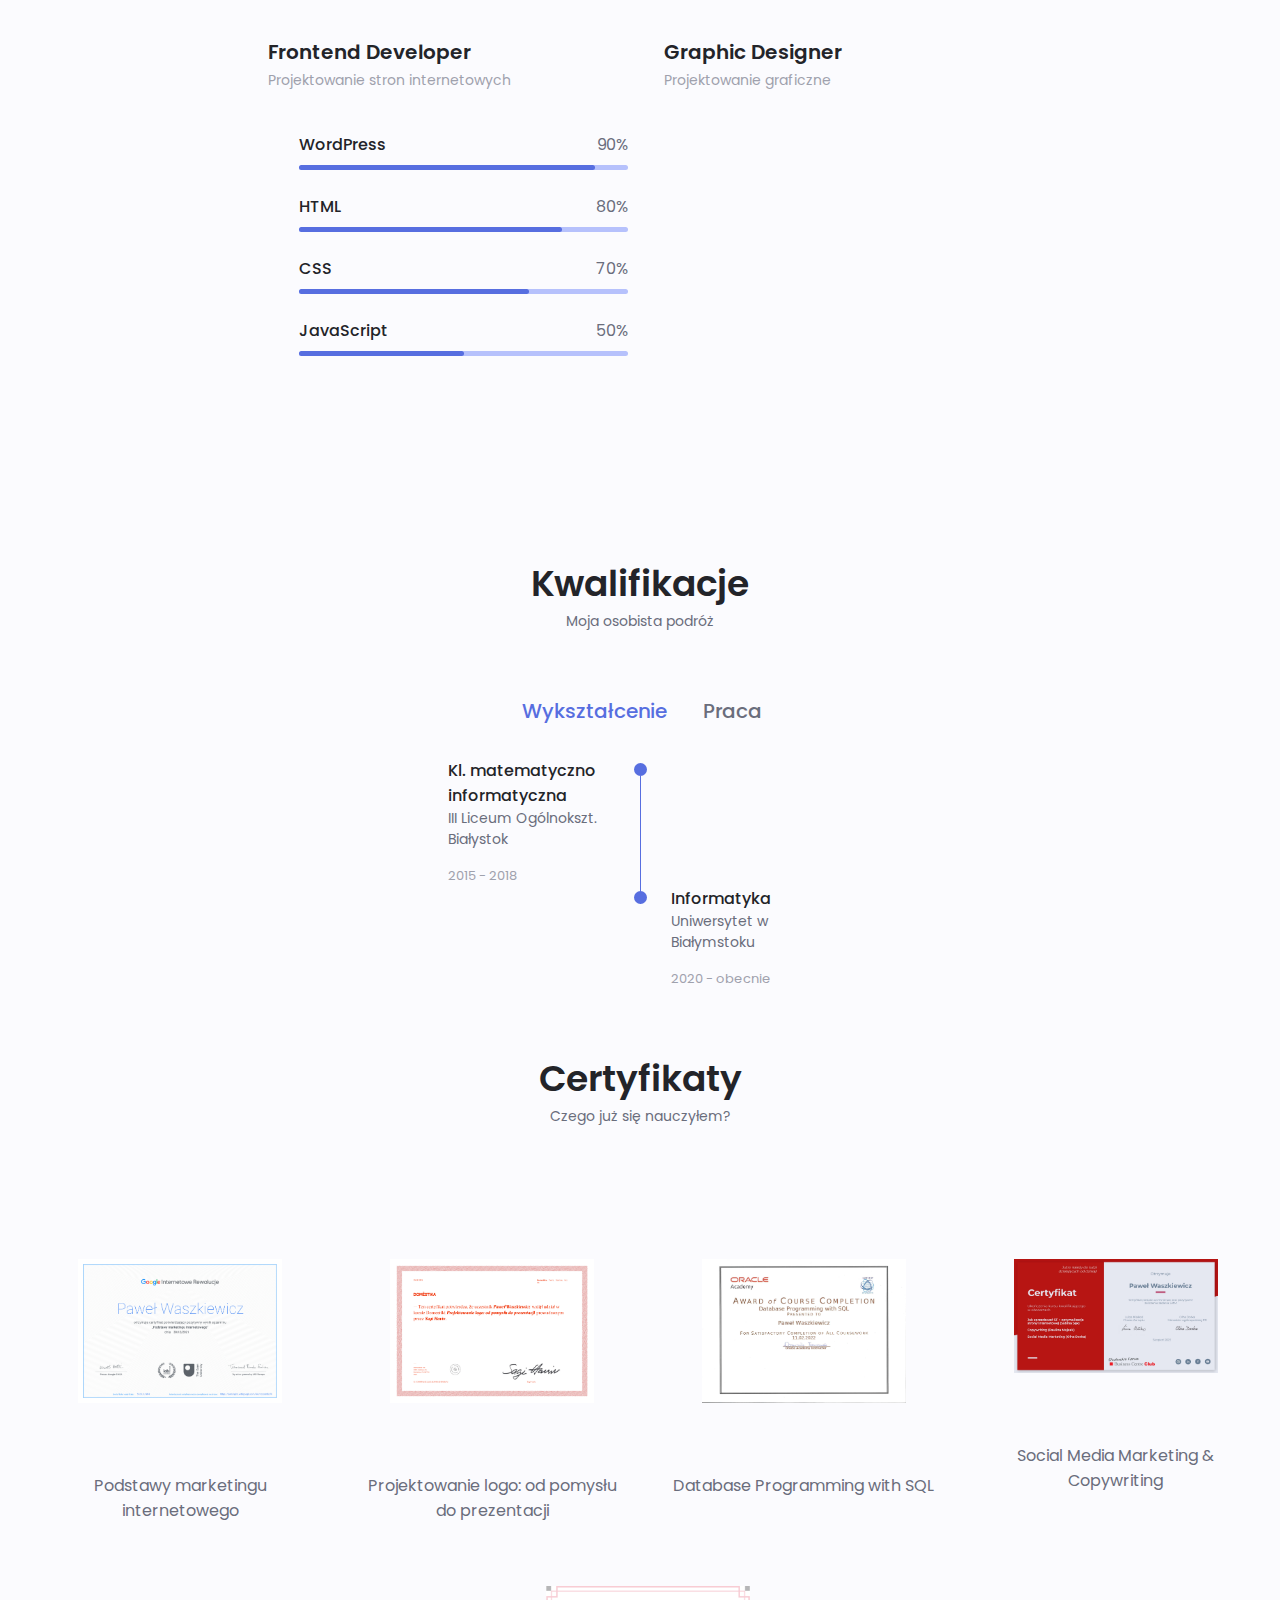
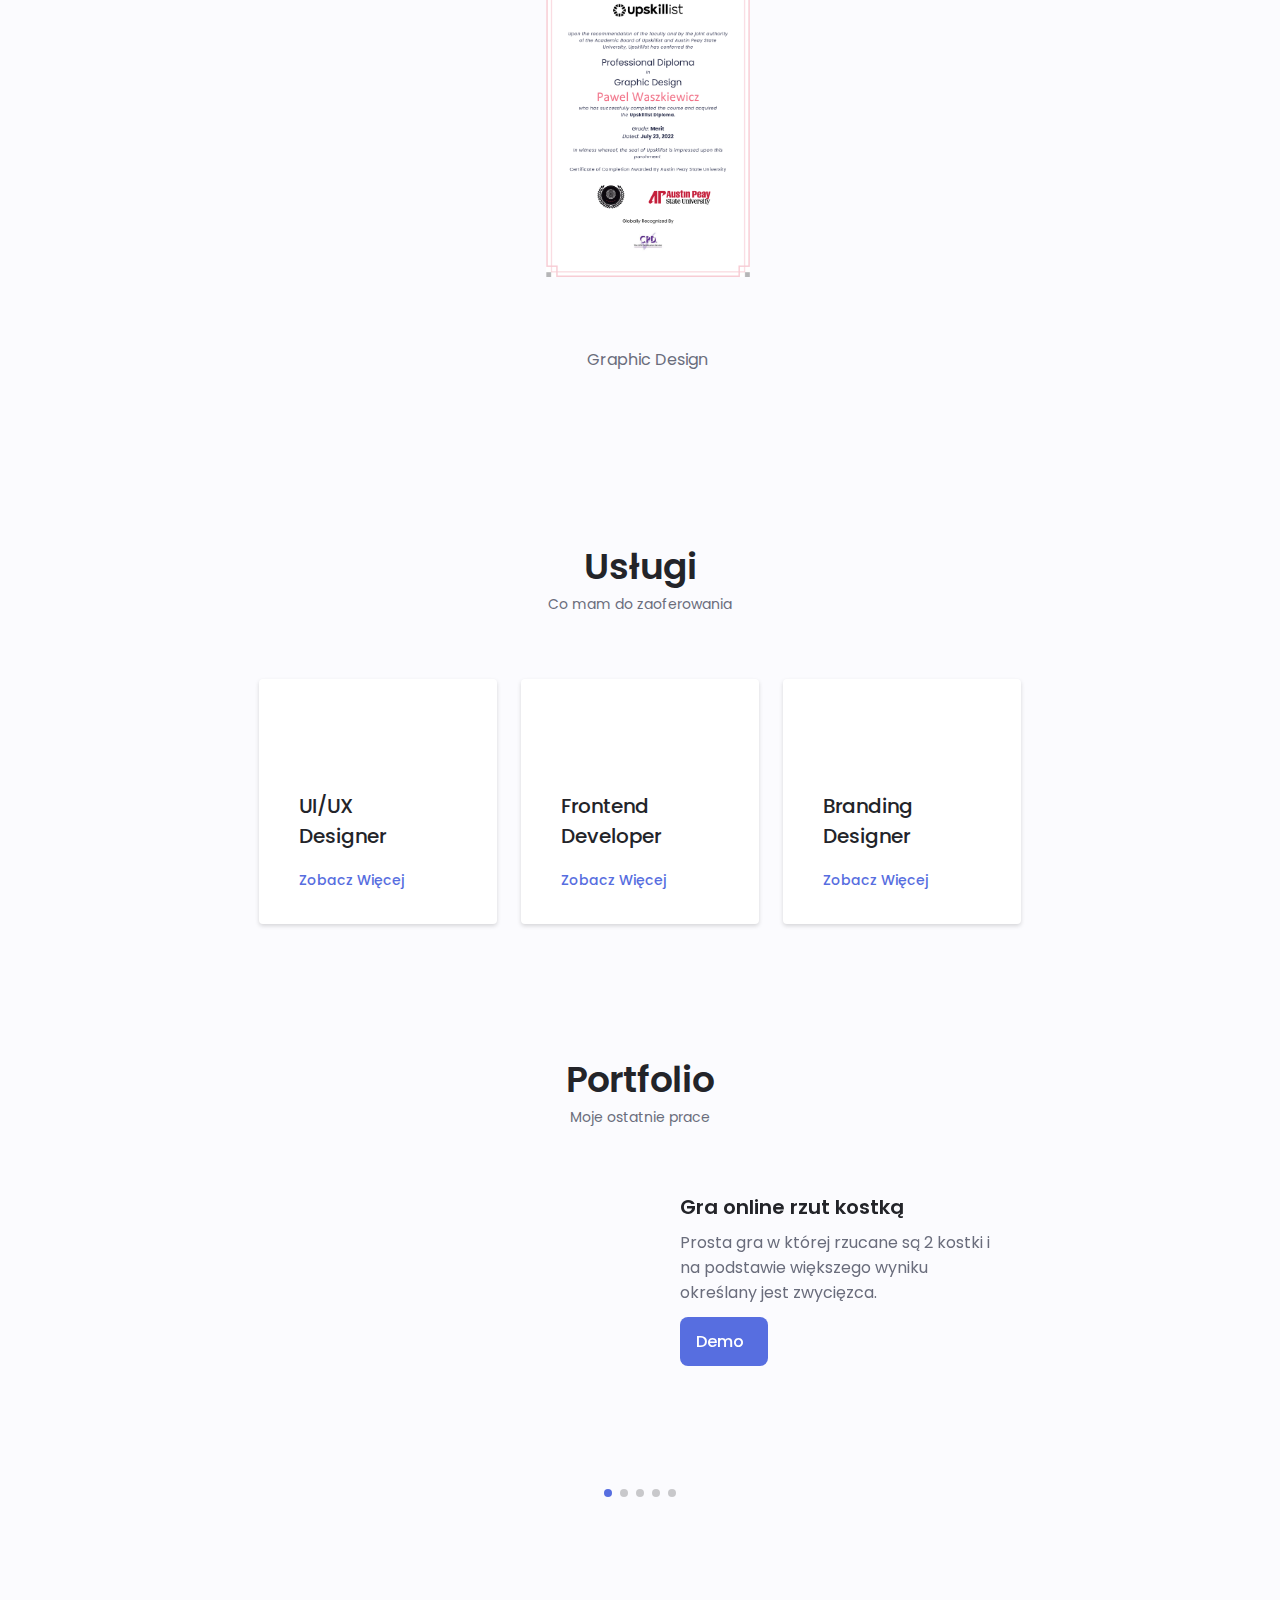
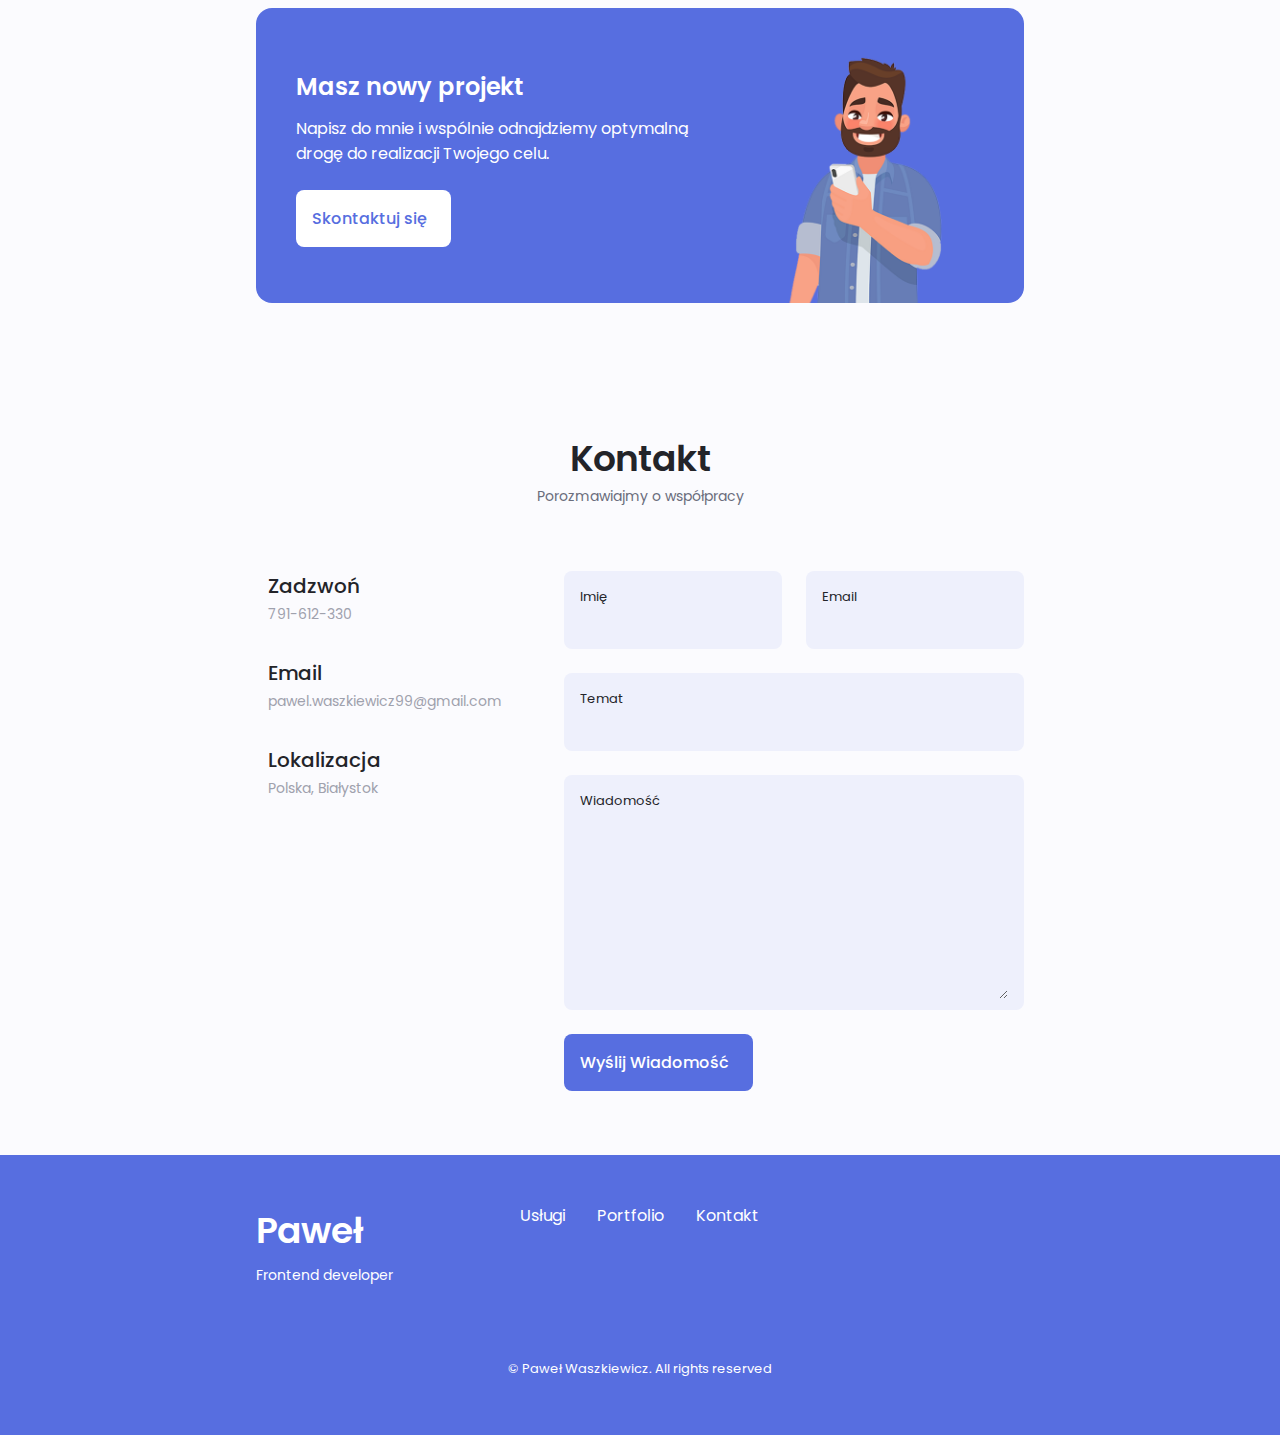
==== commit 4fe6f9d0: "update certificates section" ====
--- a/index.html
+++ b/index.html
@@ -581,7 +581,7 @@
         </div>
 
         <div class="responsive">
-          <div class="gallery"  style="width: 100%;">
+          <div class="gallery">
             <a target="_blank" href="img/sf_certyfikatSMM.jpg">
               <img src="img/sf_certyfikatSMM.jpg" alt="Northern Lights" width="600" height="400">
             </a>
@@ -590,9 +590,9 @@
         </div>
 
         <div class="responsive">
-          <div class="gallery" style="height: 70%;">
+          <div class="gallery">
             <a target="_blank" href="img/upskillist_pw.png">
-              <img src="img/upskillist_pw.png" alt="Northern Lights" width="600" height="400">
+              <img src="img/upskillist_pw.png" alt="Northern Lights" width="400" height="600">
             </a>
             <div class="desc">Graphic Design</div>
           </div>
--- a/css/styles.css
+++ b/css/styles.css
@@ -643,11 +643,11 @@
 /*==================== GALLERY / CERTIFICATES ====================*/
 
 .certyfikat_sekcja{
-  width: 70%;
+  width: 100%;
   height: auto;
   display: flex;
   flex-wrap: wrap;
-  /* padding: 1.25rem .5rem 3.5rem 1.5rem; */
+  padding: 1.25rem .5rem 3.5rem 1.5rem;
   justify-content: center;
 }
 
@@ -659,6 +659,7 @@
 div.gallery img {
   width: 100%;
   height: auto;
+  padding: 3rem;
 }
 
 div.desc {
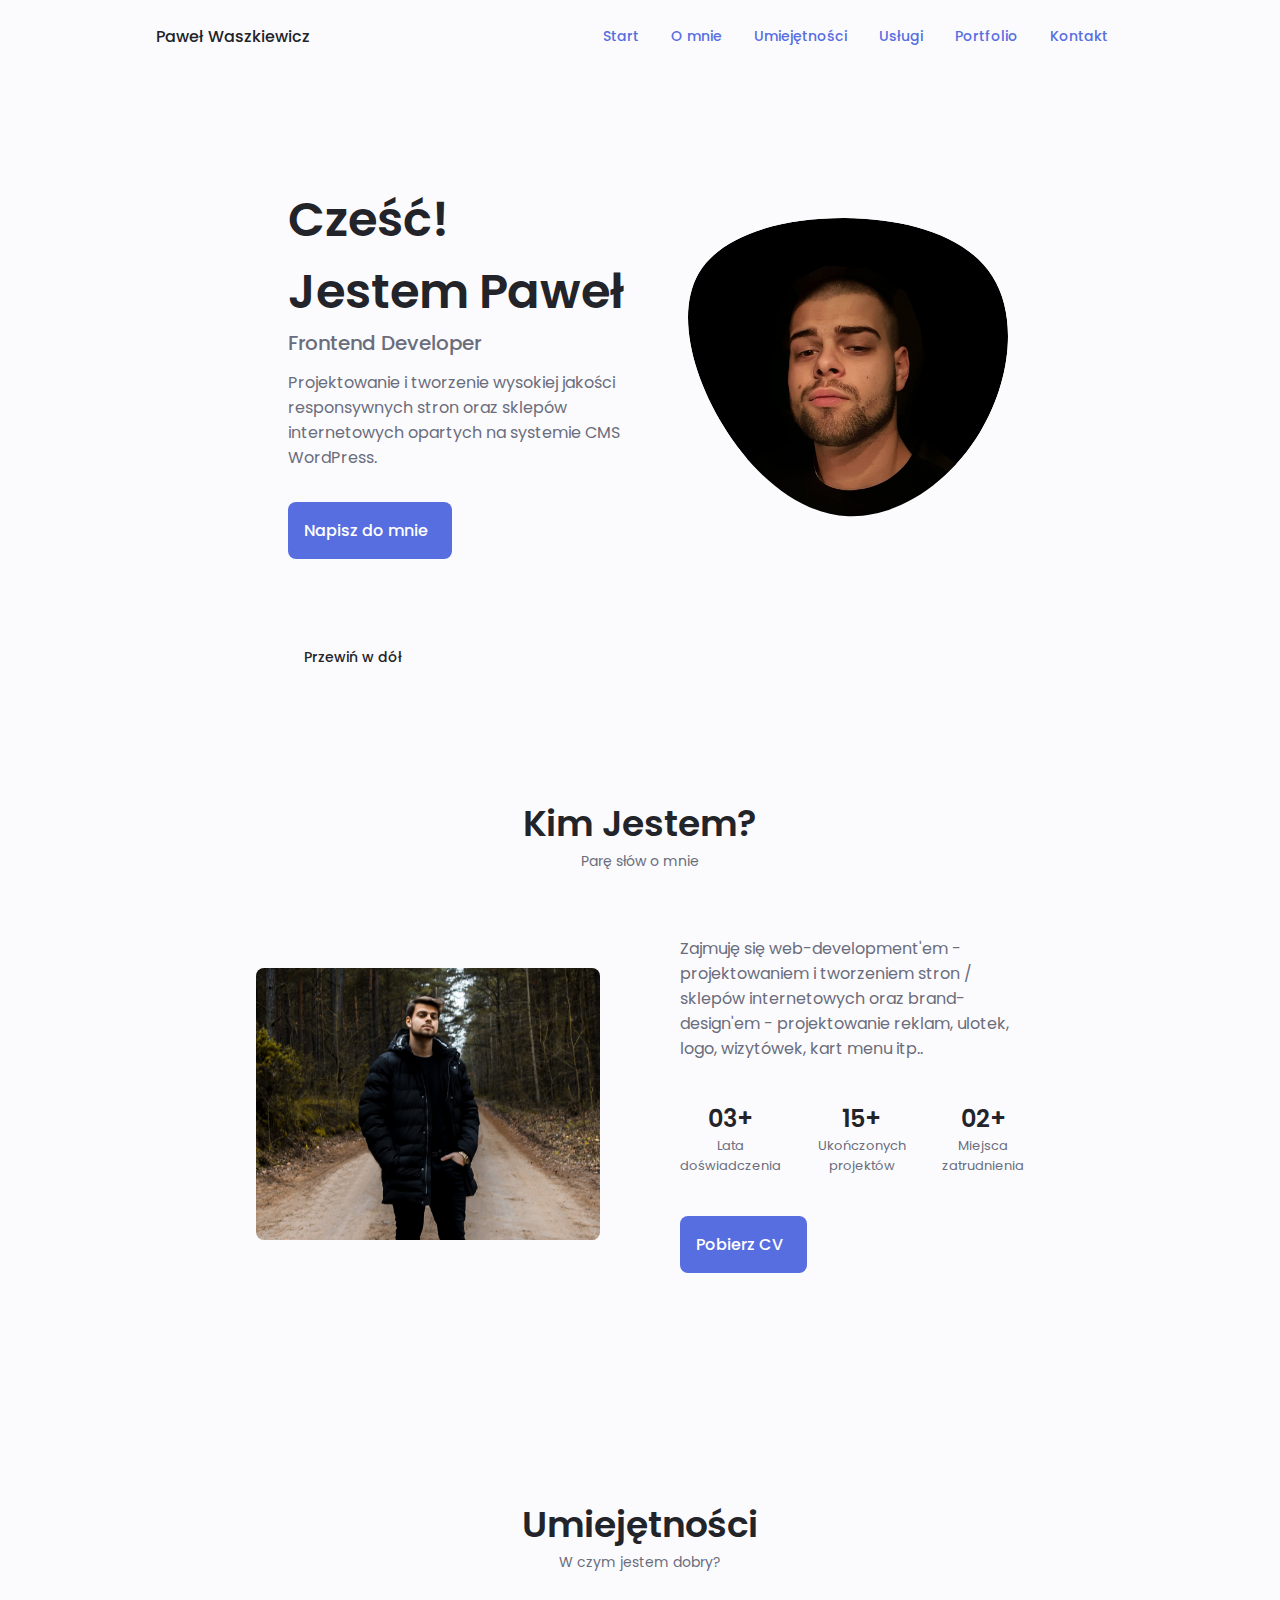
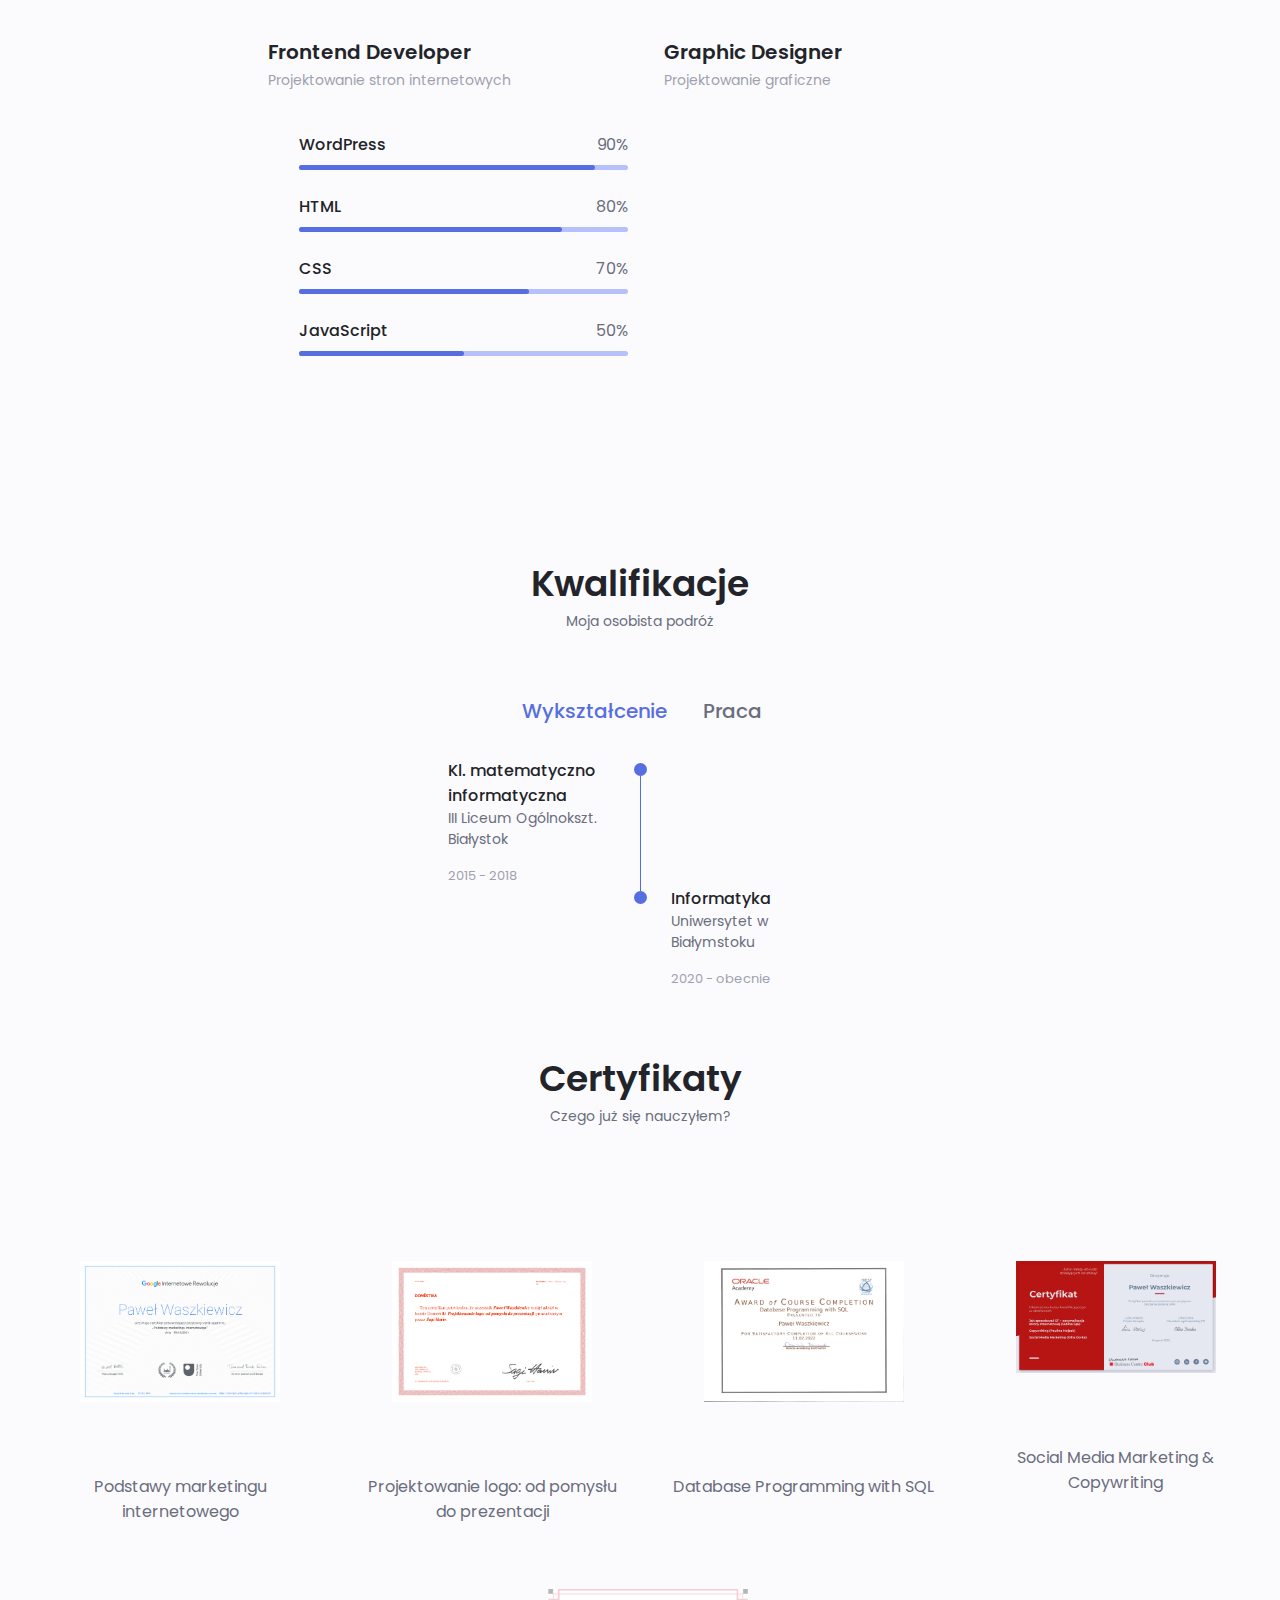
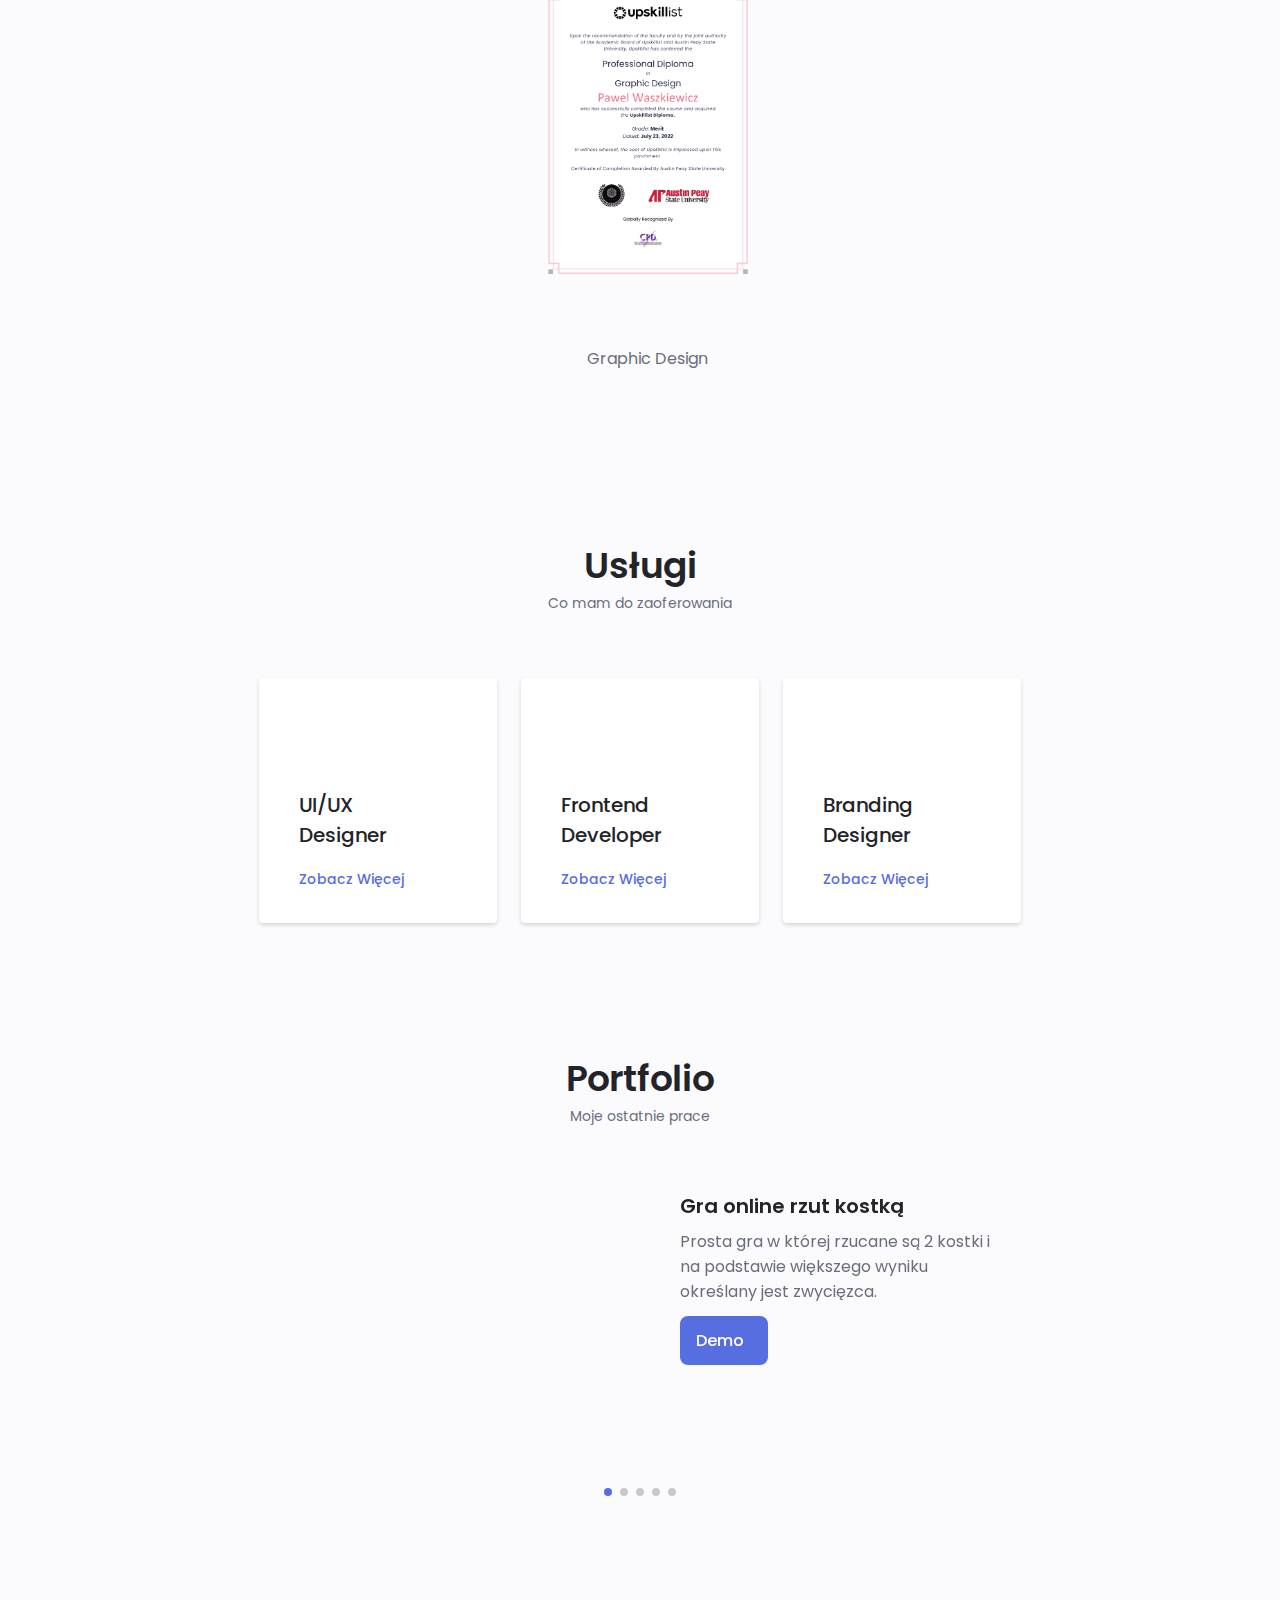
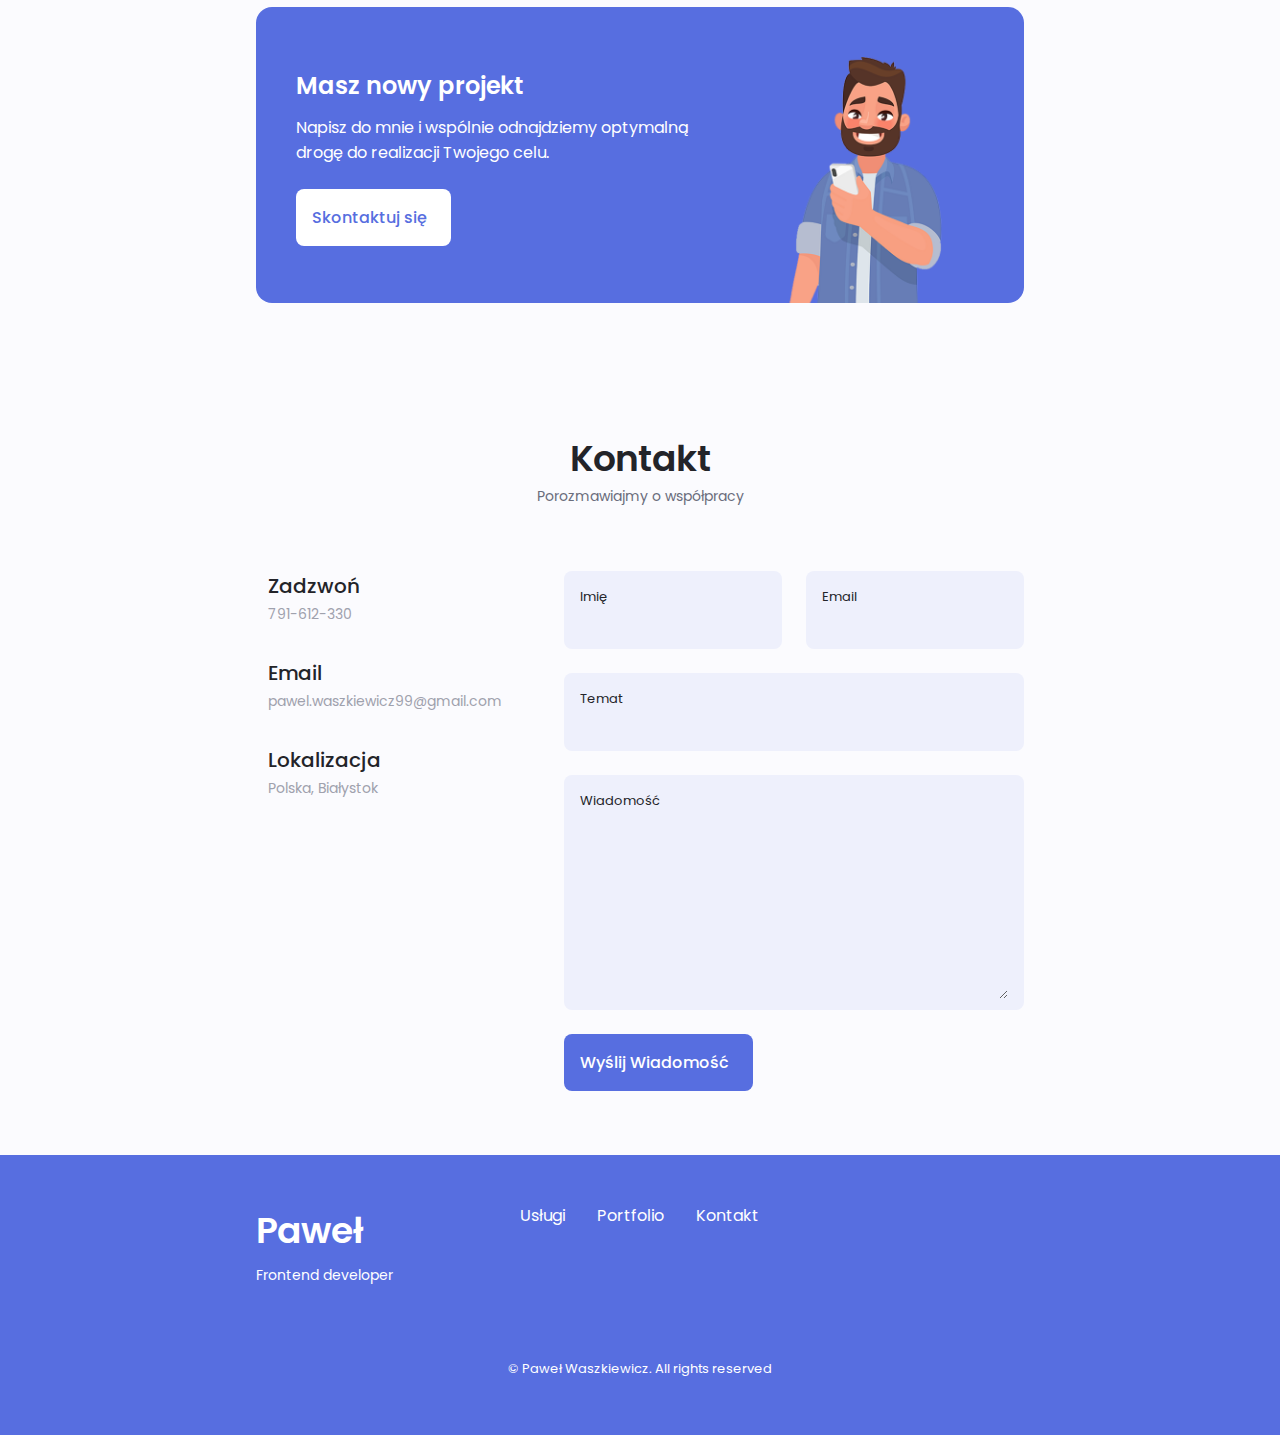
==== commit 3b80528b: "update" ====
--- a/index.html
+++ b/index.html
@@ -556,7 +556,7 @@
         <div class="responsive">
           <div class="gallery">
             <a target="_blank" href="img/certyfikat-1.png">
-              <img src="img/certyfikat-1.png" alt="Cinque Terre" width="600" height="400">
+              <img src="img/certyfikat-1.png" alt="Podstawy marketingu internetowego" width="600" height="400">
             </a>
             <div class="desc">Podstawy marketingu internetowego</div>
           </div>
@@ -565,7 +565,7 @@
         <div class="responsive">
           <div class="gallery">
             <a target="_blank" href="img/true-1.png">
-              <img src="img/true-1.png" alt="Forest" width="600" height="400">
+              <img src="img/true-1.png" alt="Projektowanie logo: od pomysłu do prezentacji" width="600" height="400">
             </a>
             <div class="desc">Projektowanie logo: od pomysłu do prezentacji</div>
           </div>
@@ -574,7 +574,7 @@
         <div class="responsive">
           <div class="gallery">
             <a target="_blank" href="img/20220223153238435-2-1.png">
-              <img src="img/20220223153238435-2-1.png" alt="Northern Lights" width="600" height="400">
+              <img src="img/20220223153238435-2-1.png" alt="Database Programming with SQL" width="600" height="400">
             </a>
             <div class="desc">Database Programming with SQL</div>
           </div>
@@ -583,7 +583,7 @@
         <div class="responsive">
           <div class="gallery">
             <a target="_blank" href="img/sf_certyfikatSMM.jpg">
-              <img src="img/sf_certyfikatSMM.jpg" alt="Northern Lights" width="600" height="400">
+              <img src="img/sf_certyfikatSMM.jpg" alt="Social Media Marketing & Copywriting" width="600" height="400">
             </a>
             <div class="desc">Social Media Marketing & Copywriting</div>
           </div>
@@ -592,7 +592,7 @@
         <div class="responsive">
           <div class="gallery">
             <a target="_blank" href="img/upskillist_pw.png">
-              <img src="img/upskillist_pw.png" alt="Northern Lights" width="400" height="600">
+              <img src="img/upskillist_pw.png" alt="Graphic Design" width="400" height="600">
             </a>
             <div class="desc">Graphic Design</div>
           </div>
--- a/css/styles.css
+++ b/css/styles.css
@@ -659,7 +659,7 @@
 div.gallery img {
   width: 100%;
   height: auto;
-  padding: 3rem;
+  padding: 50px;
 }
 
 div.desc {
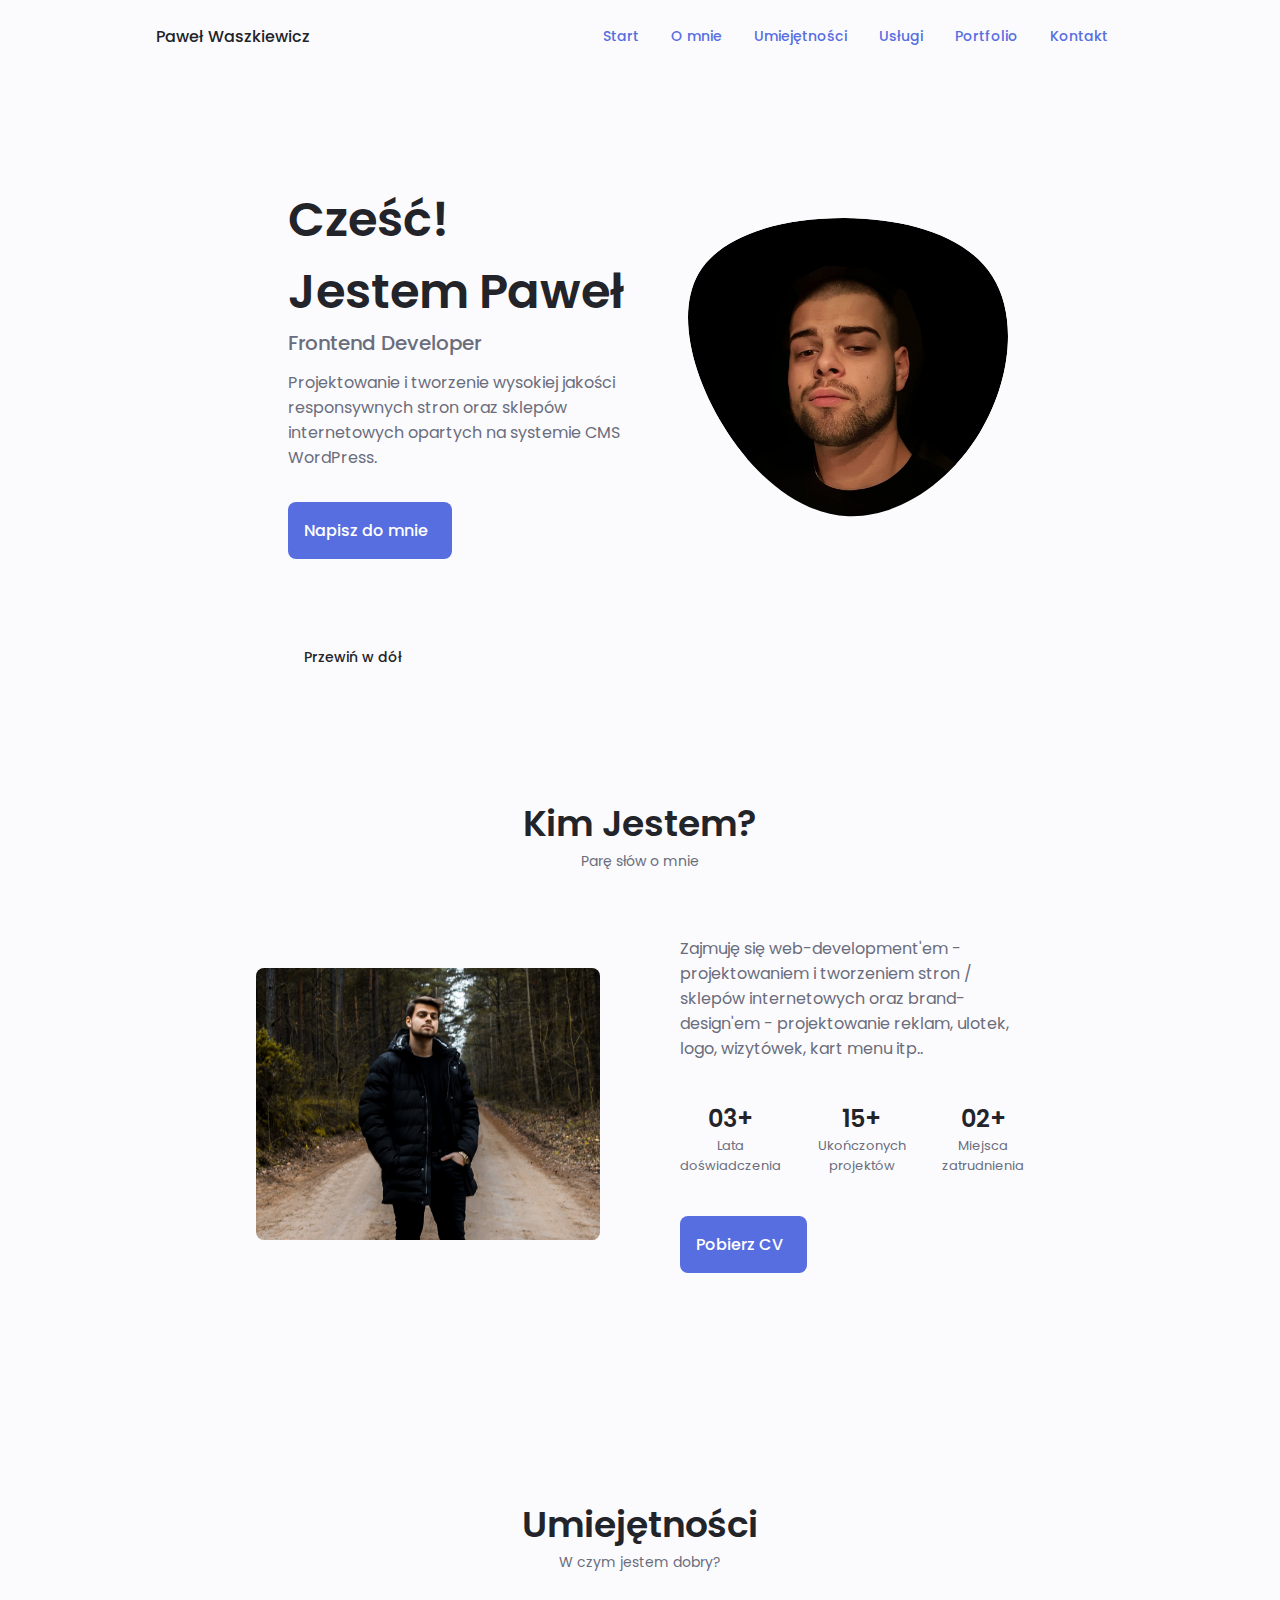
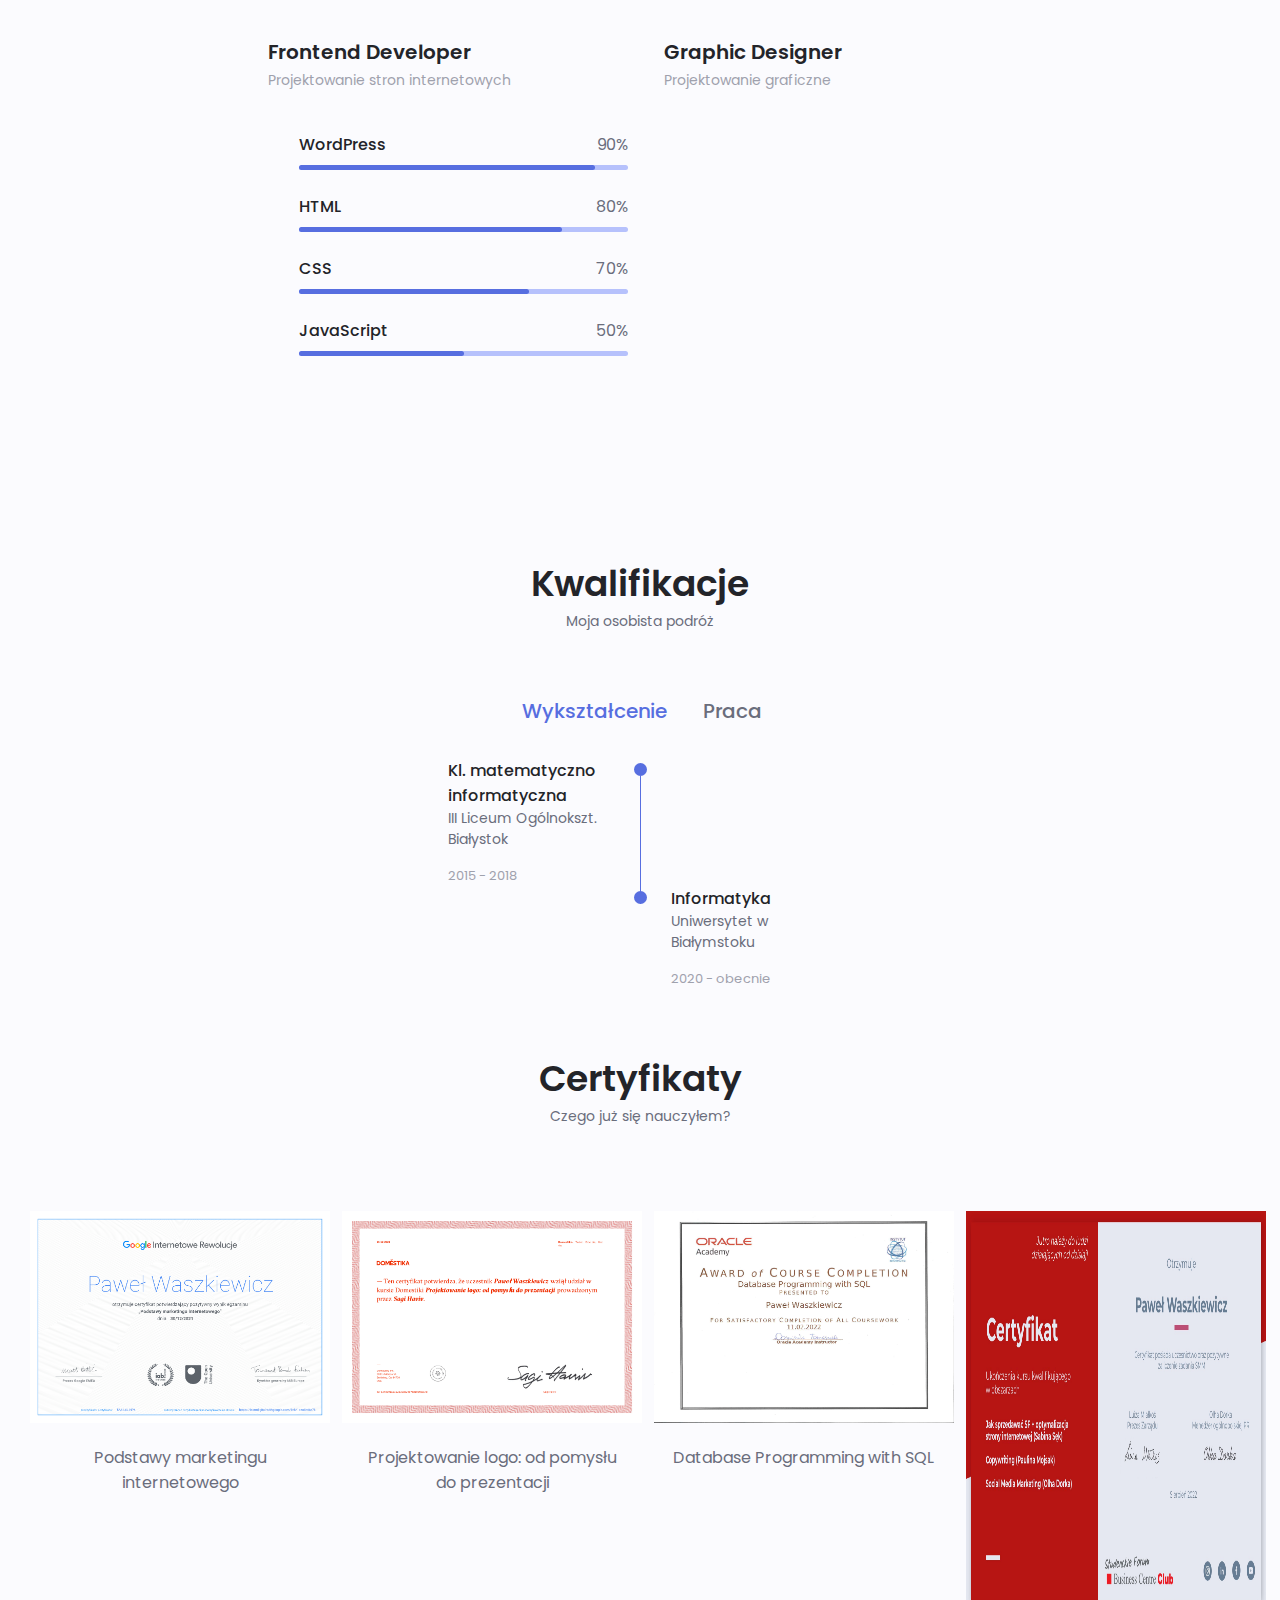
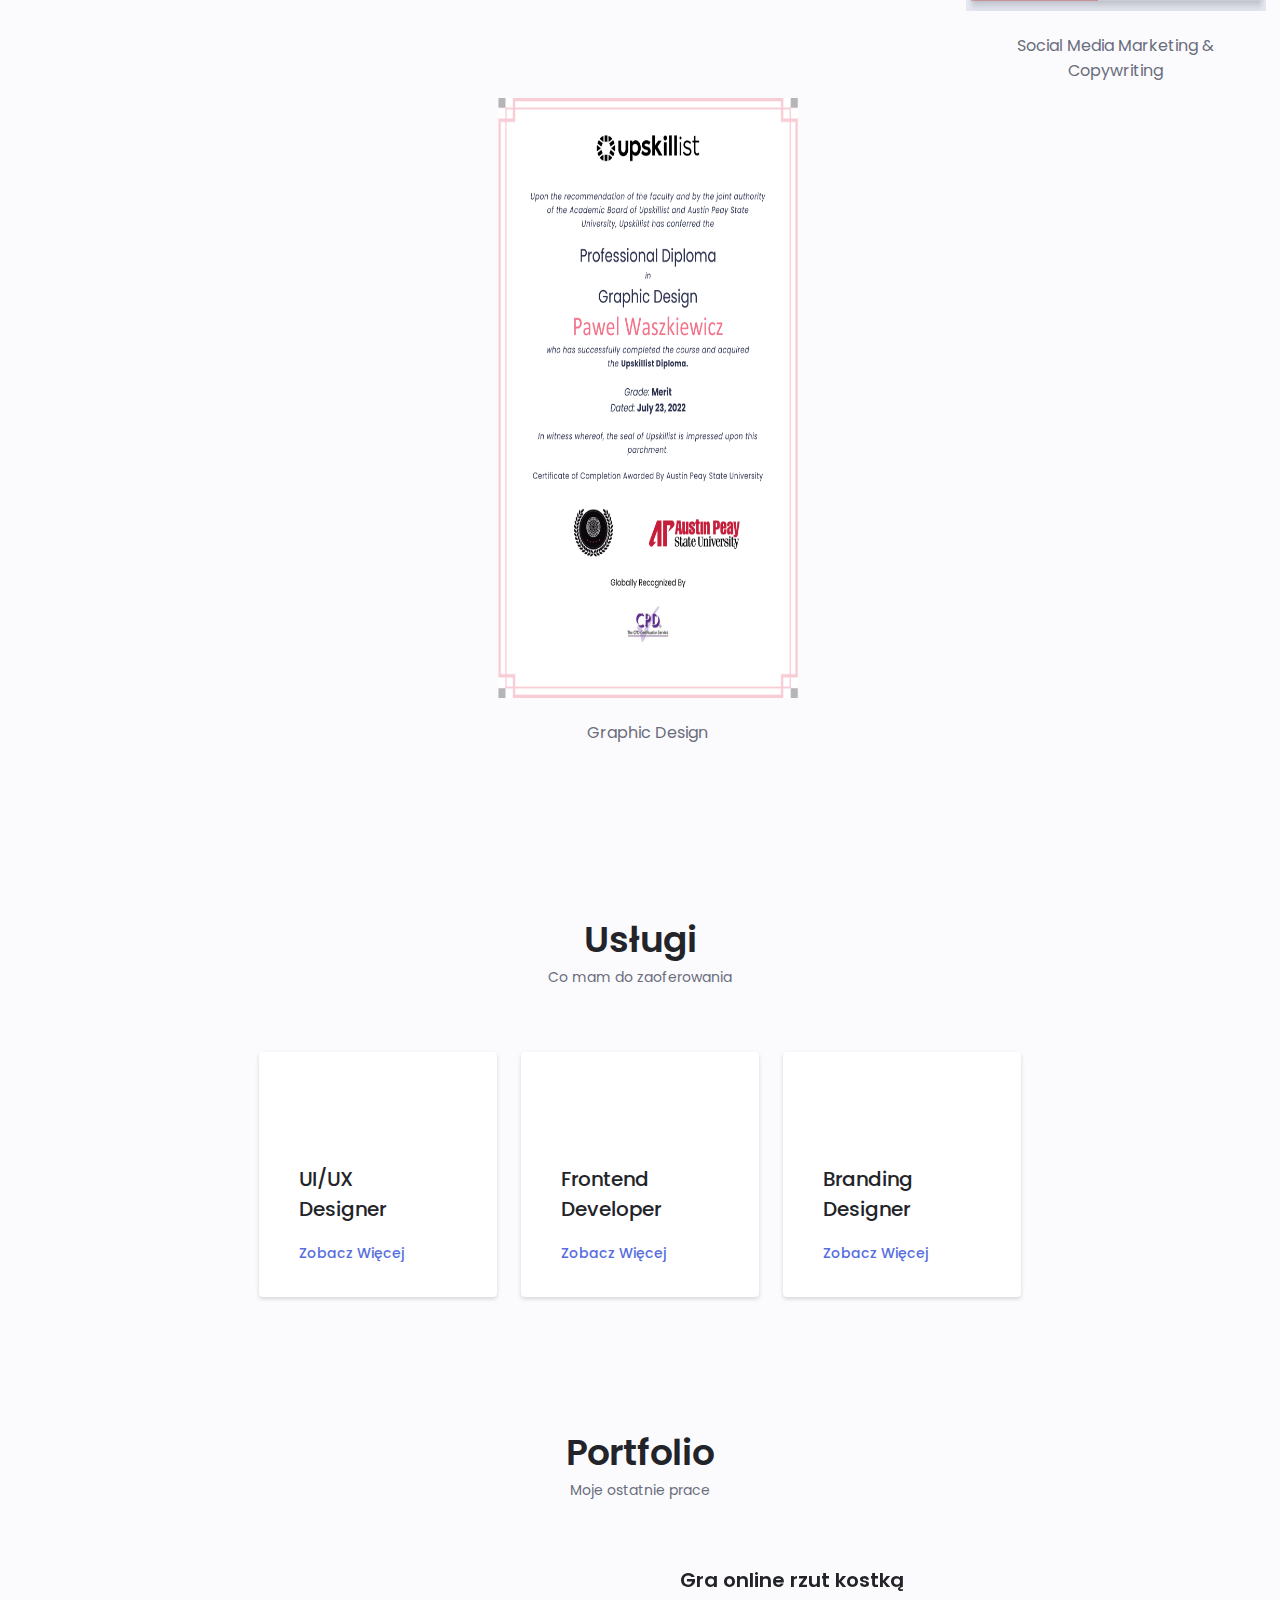
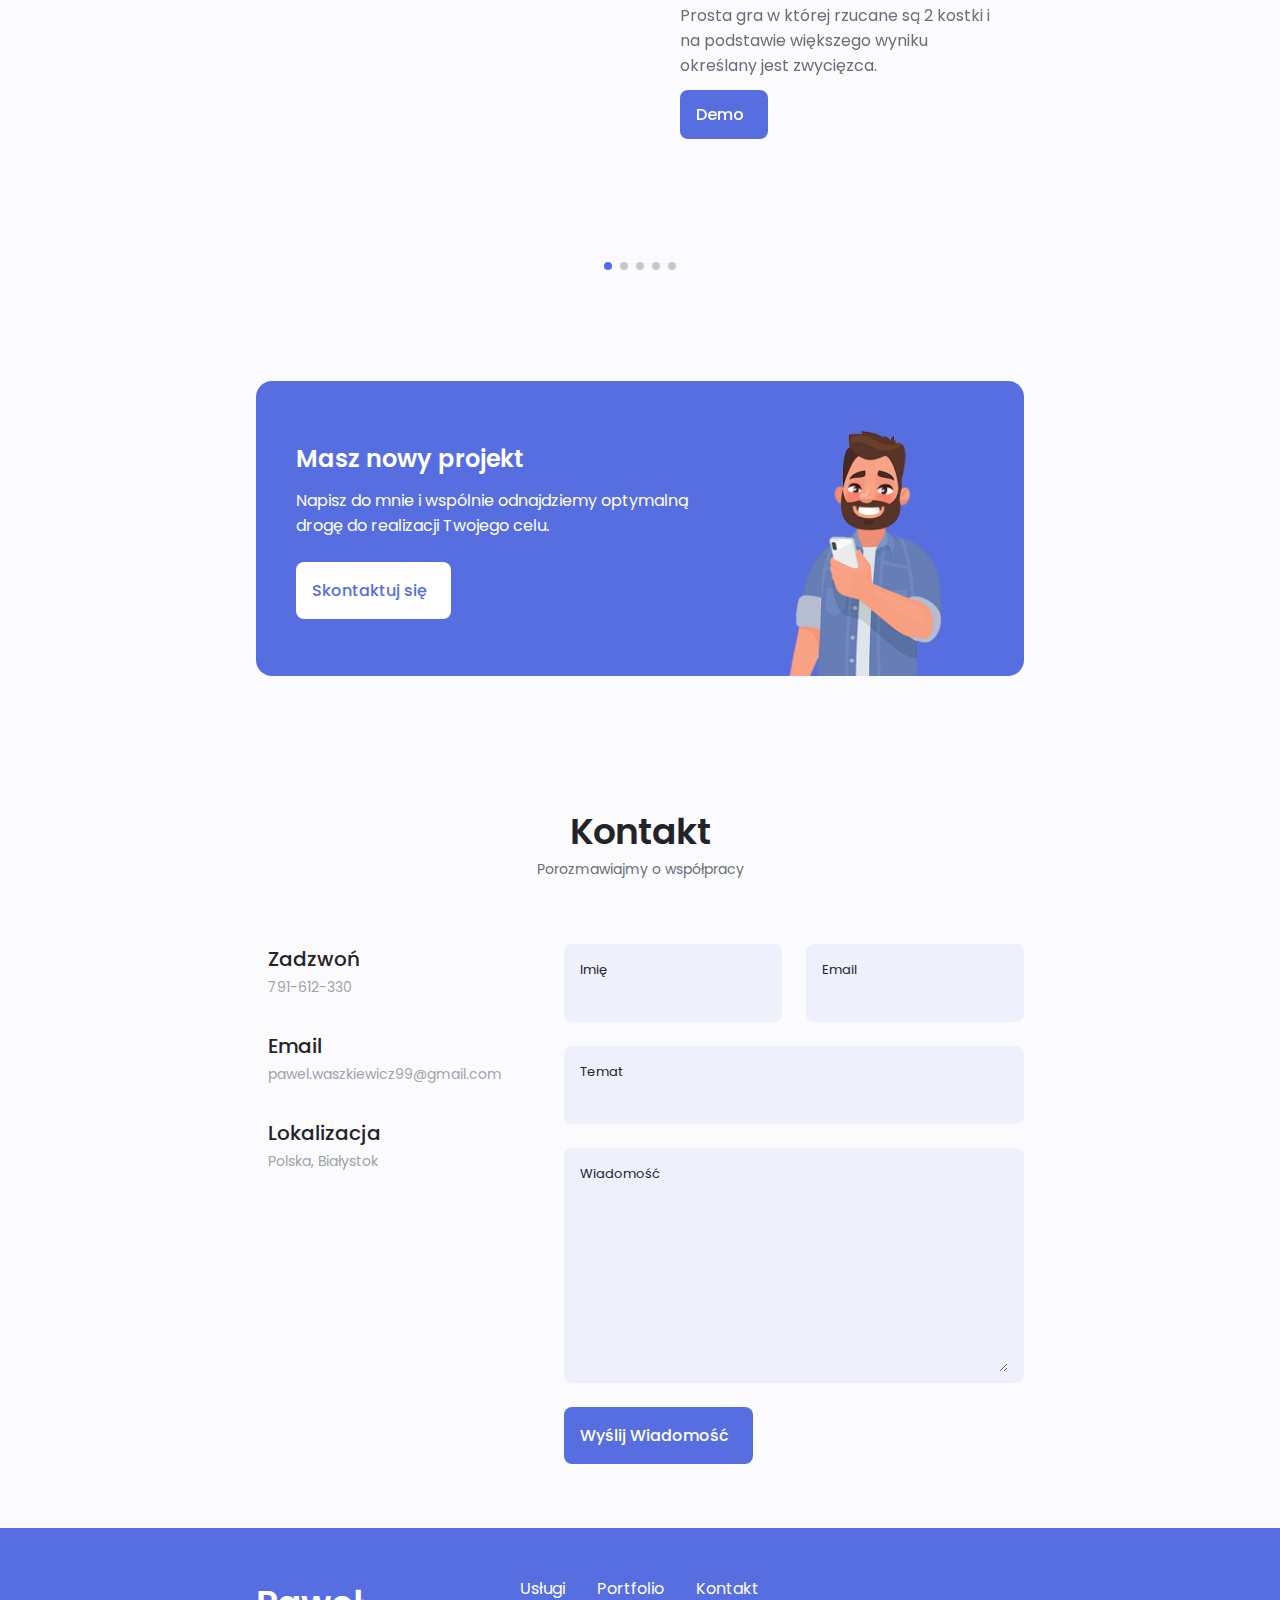
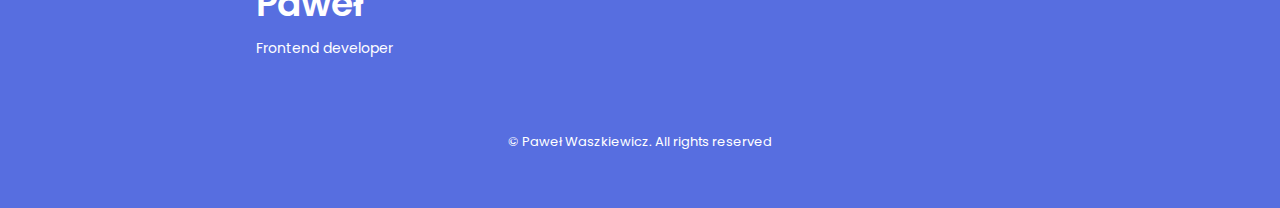
==== commit 0097a421: "Update index.html" ====
--- a/index.html
+++ b/index.html
@@ -583,7 +583,7 @@
         <div class="responsive">
           <div class="gallery">
             <a target="_blank" href="img/sf_certyfikatSMM.jpg">
-              <img src="img/sf_certyfikatSMM.jpg" alt="Social Media Marketing & Copywriting" width="600" height="400">
+              <img src="img/sf_certyfikatSMM.jpg" alt="Social Media Marketing & Copywriting" style="width:auto; height:400px;">
             </a>
             <div class="desc">Social Media Marketing & Copywriting</div>
           </div>
@@ -592,7 +592,7 @@
         <div class="responsive">
           <div class="gallery">
             <a target="_blank" href="img/upskillist_pw.png">
-              <img src="img/upskillist_pw.png" alt="Graphic Design" width="400" height="600">
+              <img src="img/upskillist_pw.png" alt="Graphic Design" style="width:auto; height:600px;">
             </a>
             <div class="desc">Graphic Design</div>
           </div>
--- a/css/styles.css
+++ b/css/styles.css
@@ -659,7 +659,6 @@
 div.gallery img {
   width: 100%;
   height: auto;
-  padding: 50px;
 }
 
 div.desc {
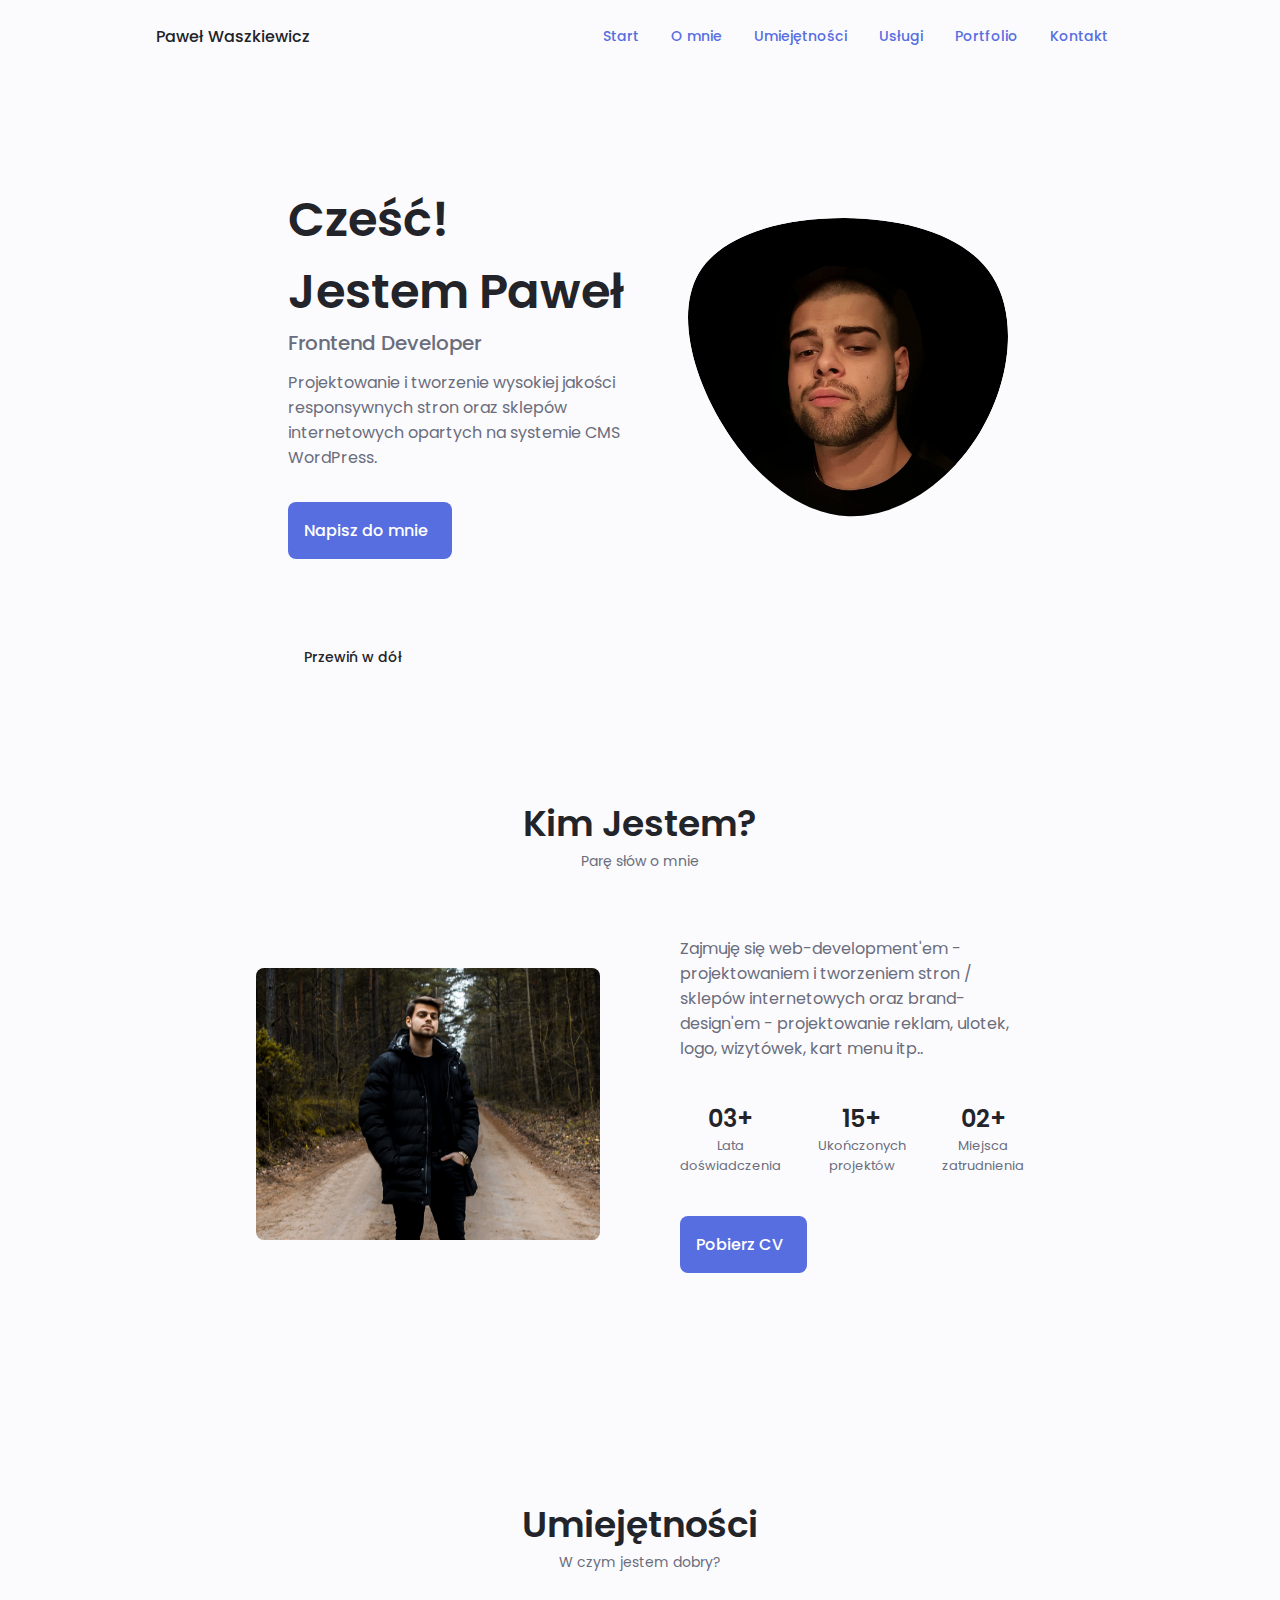
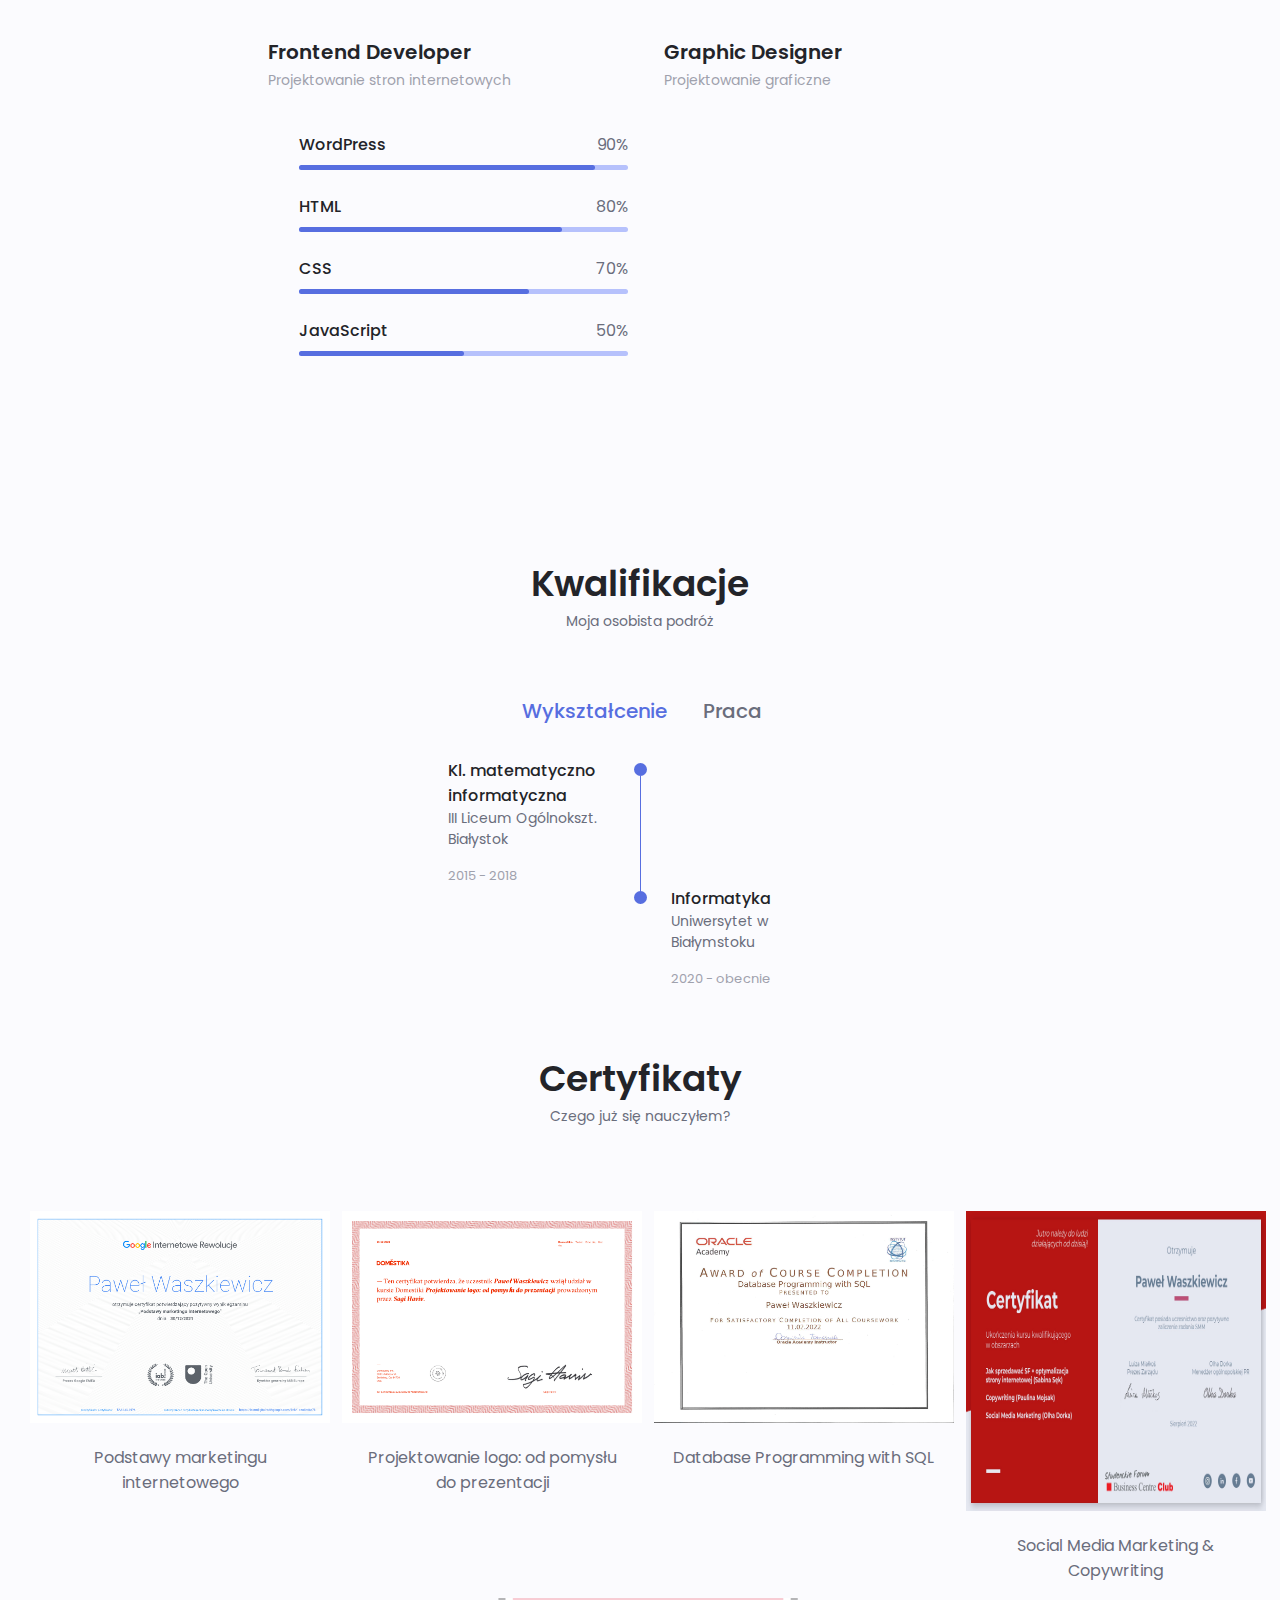
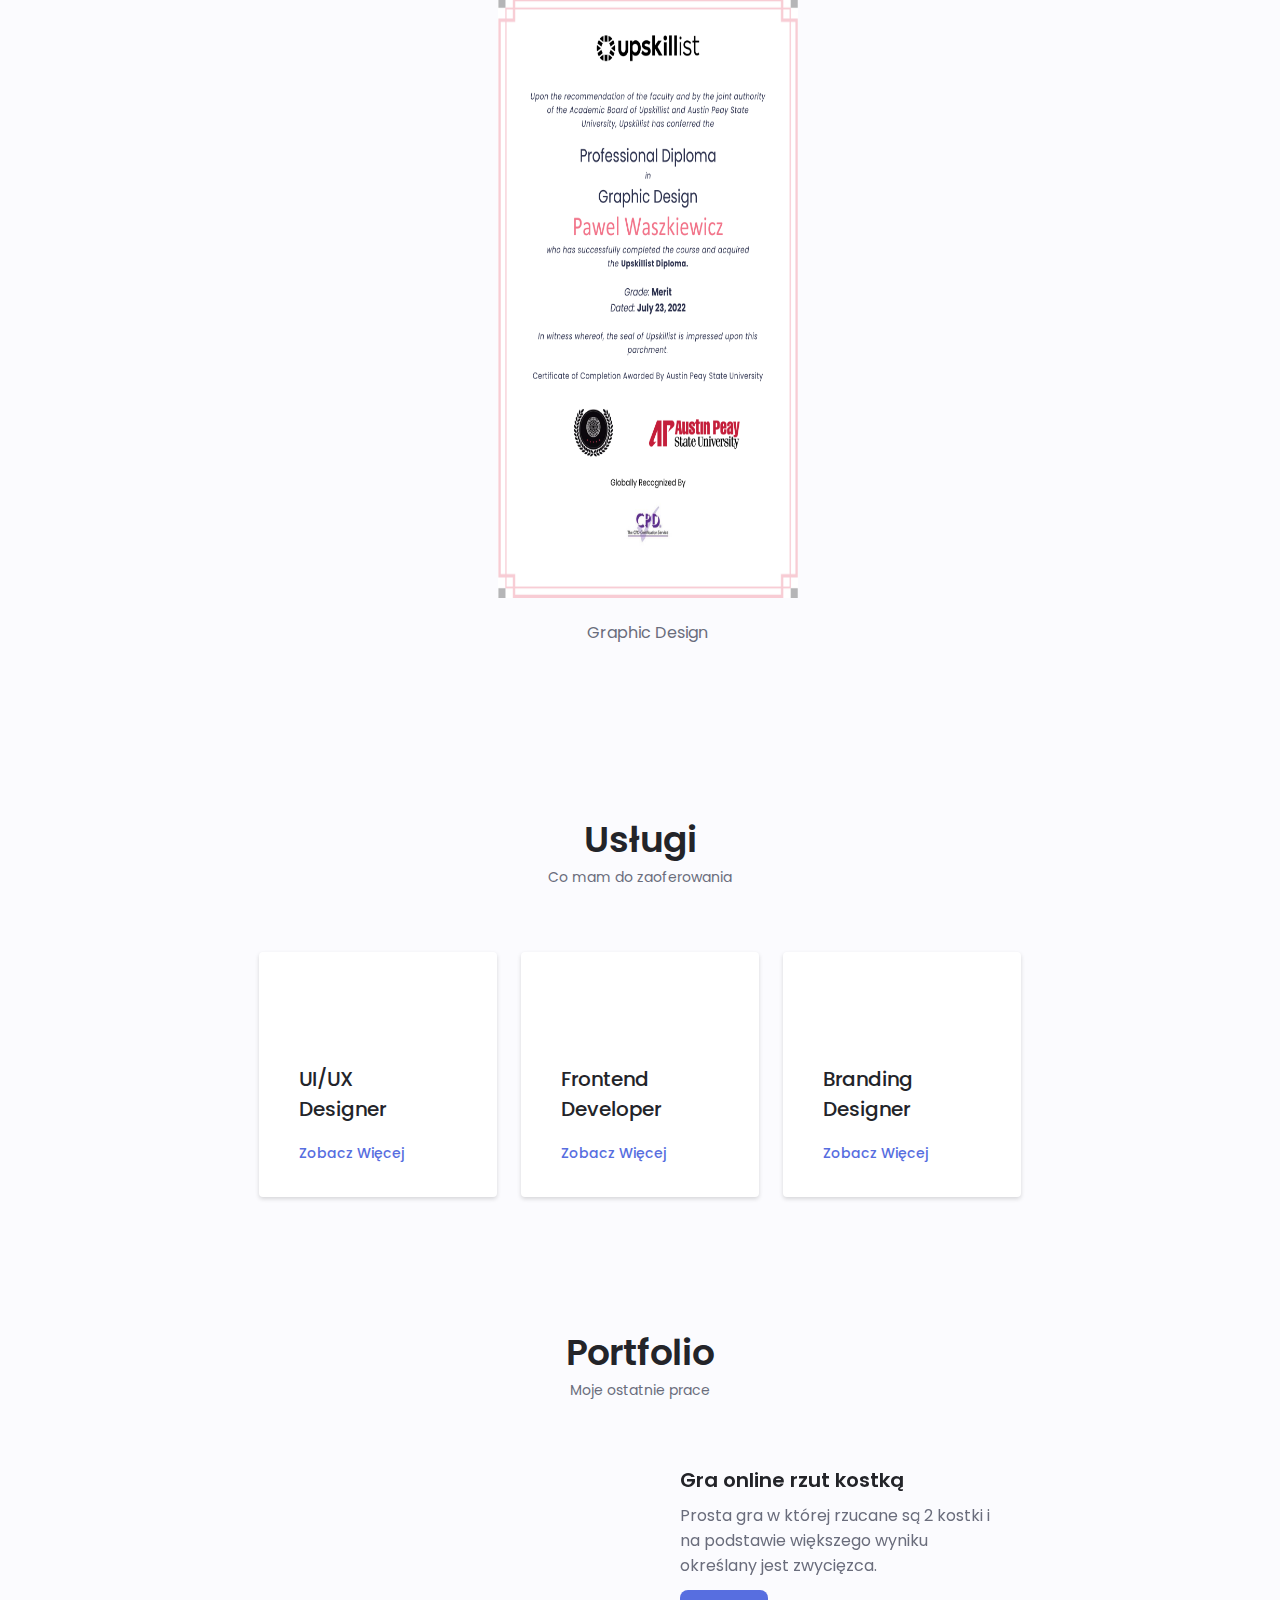
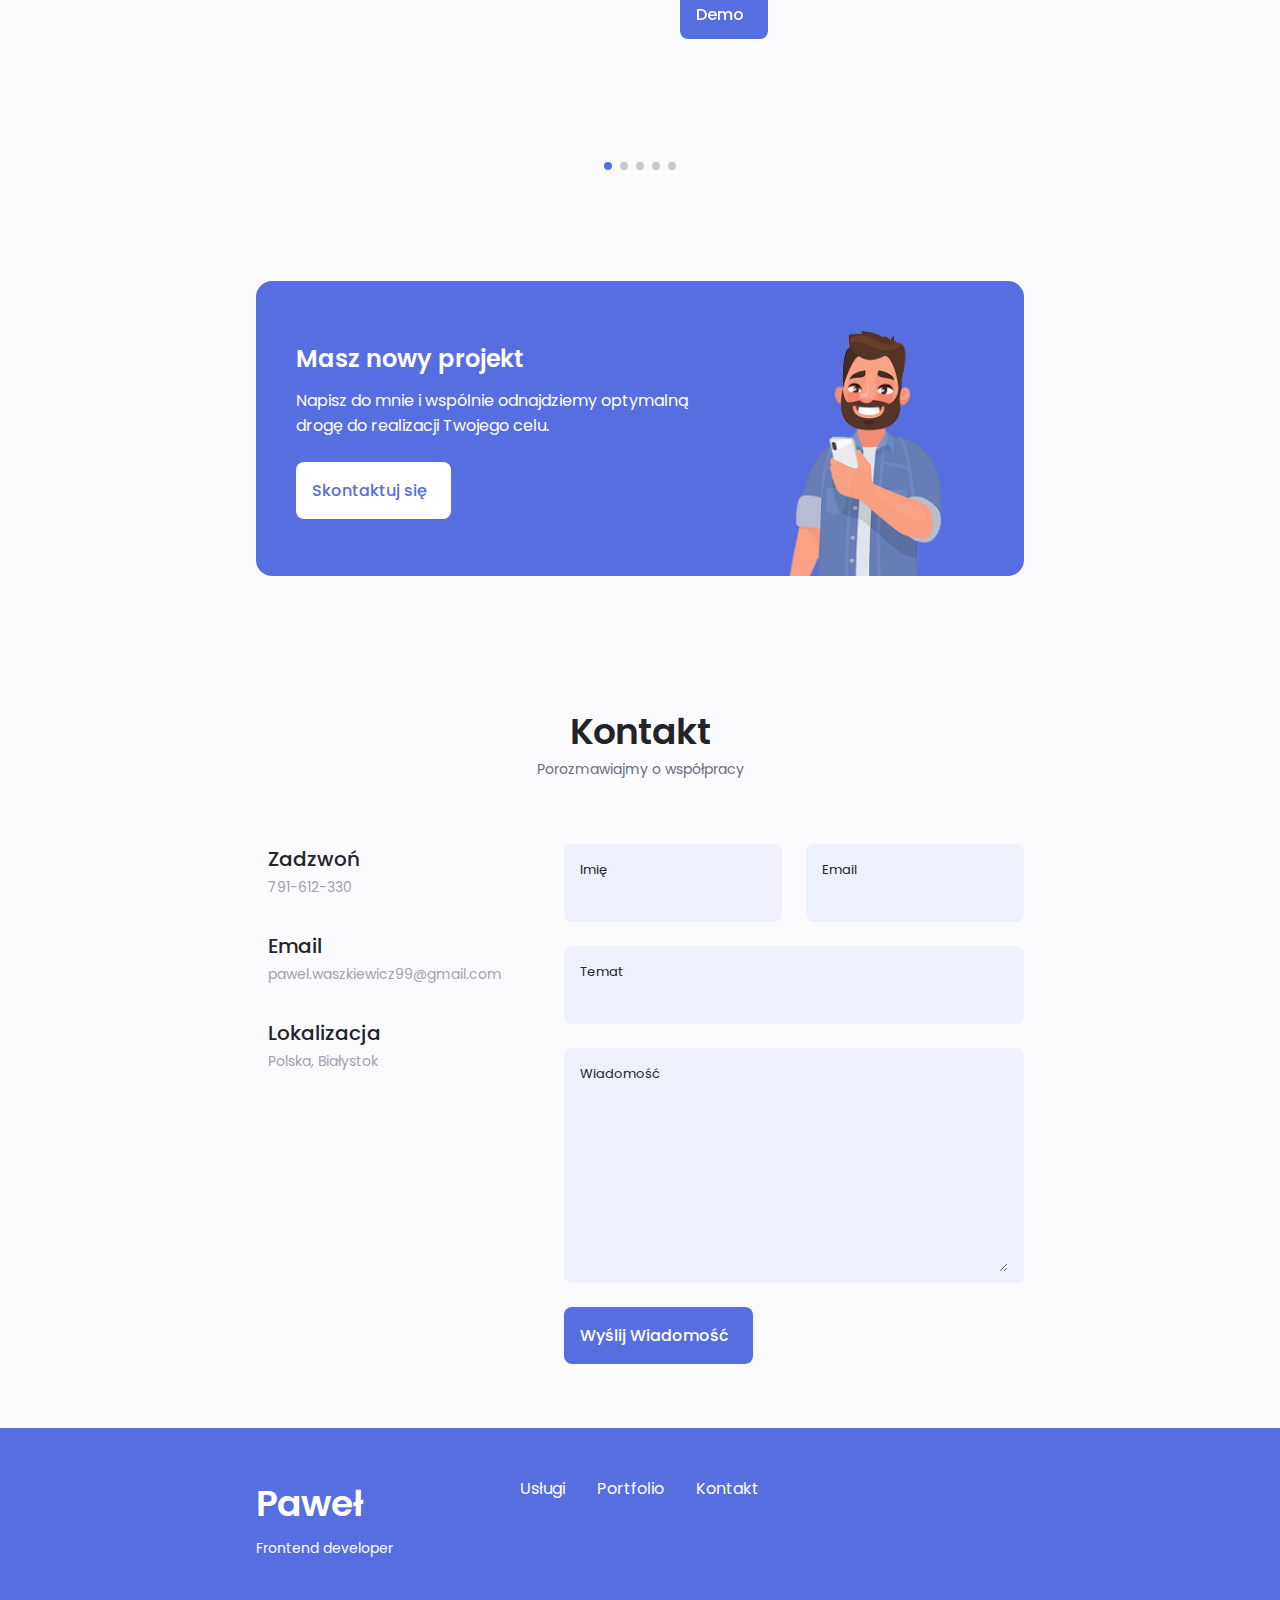
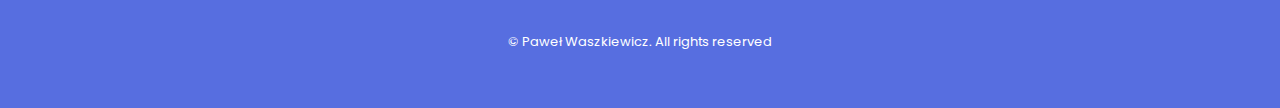
==== commit 267b23e0: "Update index.html" ====
--- a/index.html
+++ b/index.html
@@ -583,7 +583,7 @@
         <div class="responsive">
           <div class="gallery">
             <a target="_blank" href="img/sf_certyfikatSMM.jpg">
-              <img src="img/sf_certyfikatSMM.jpg" alt="Social Media Marketing & Copywriting" style="width:auto; height:400px;">
+              <img src="img/sf_certyfikatSMM.jpg" alt="Social Media Marketing & Copywriting" style="width:auto; height:300px;">
             </a>
             <div class="desc">Social Media Marketing & Copywriting</div>
           </div>
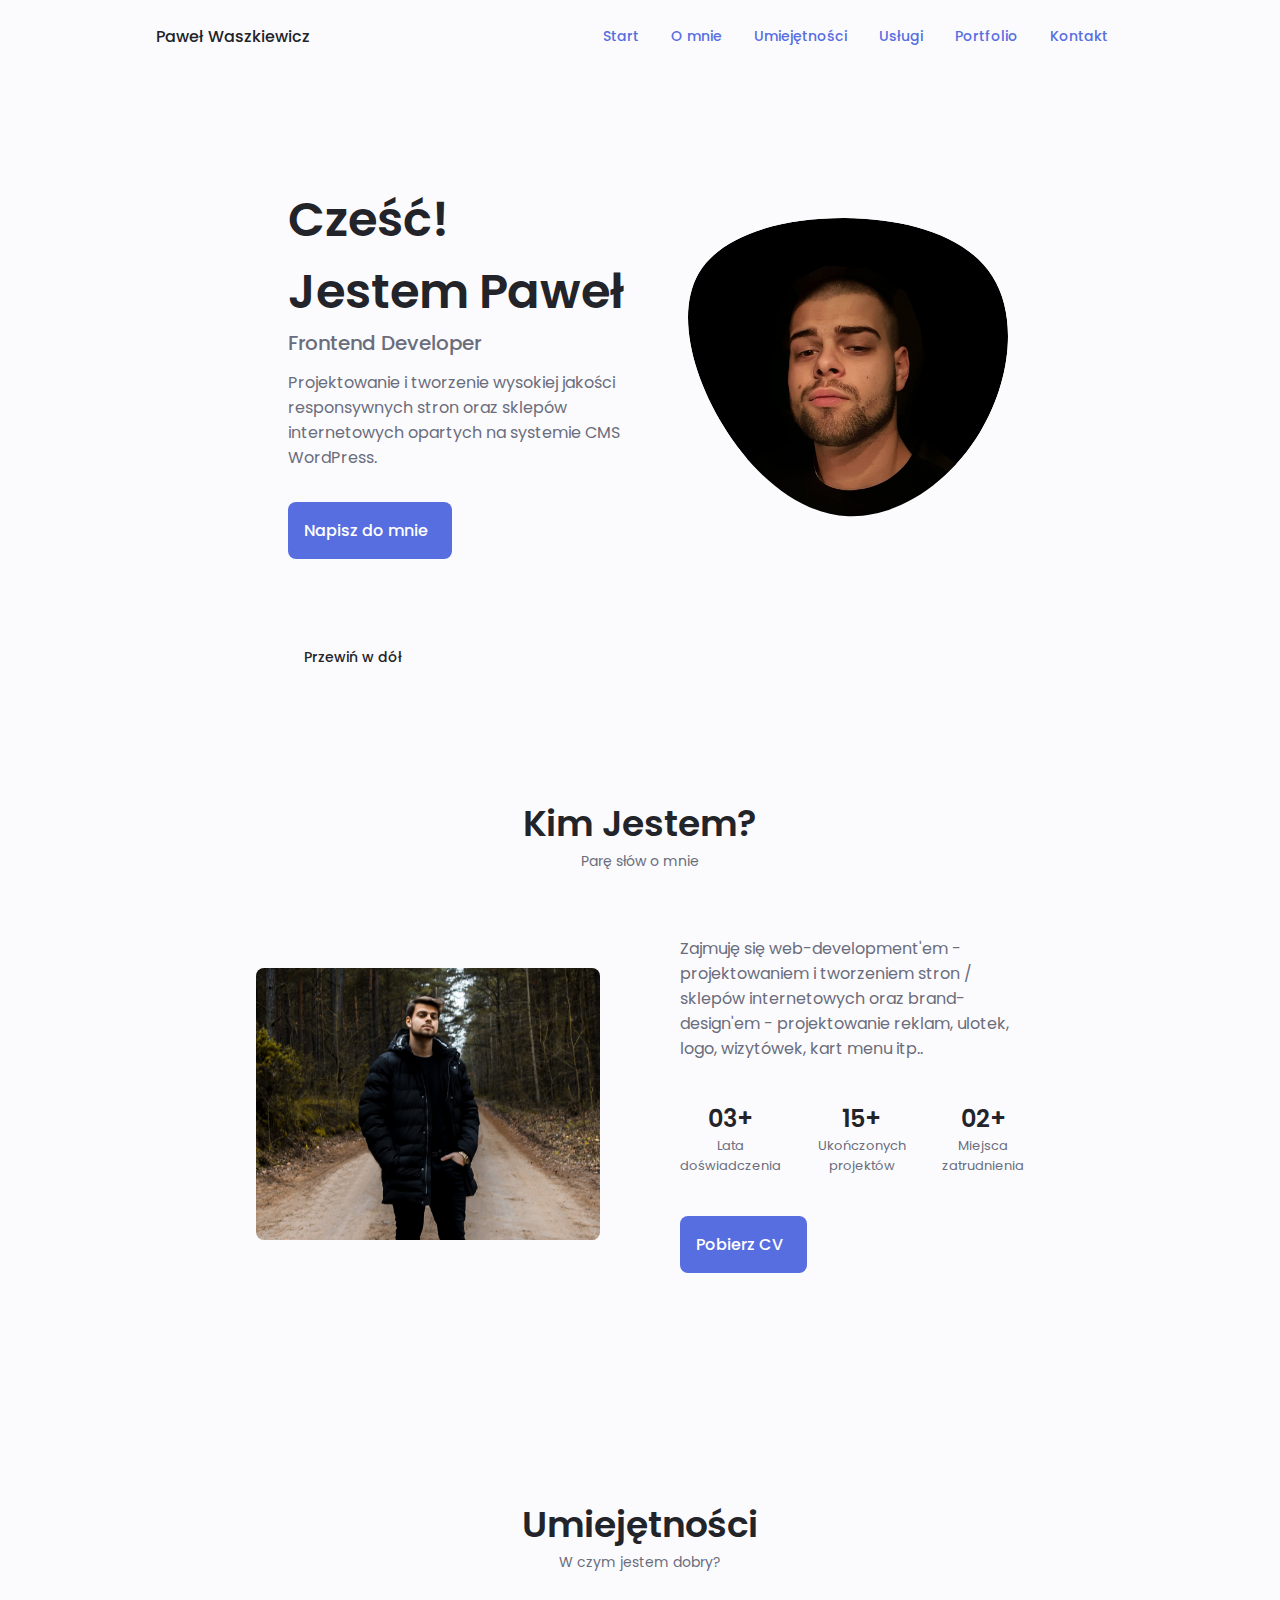
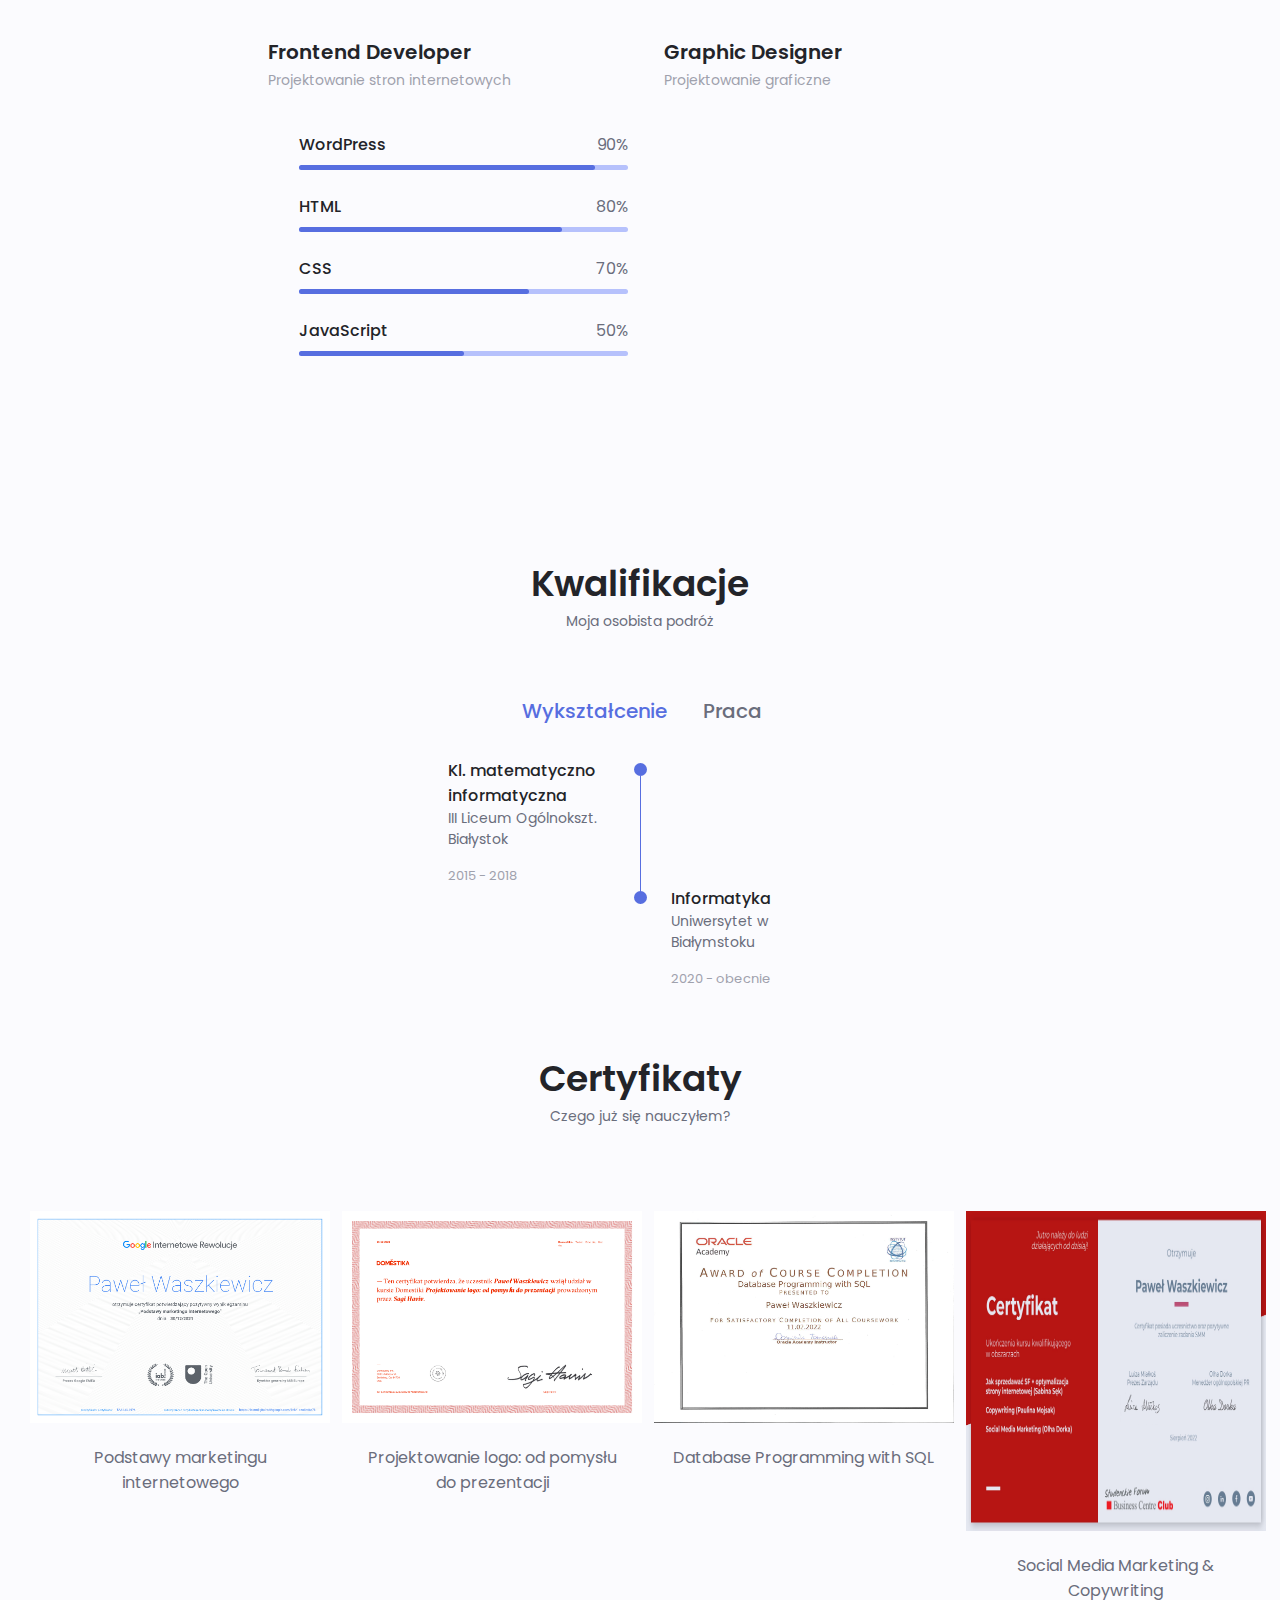
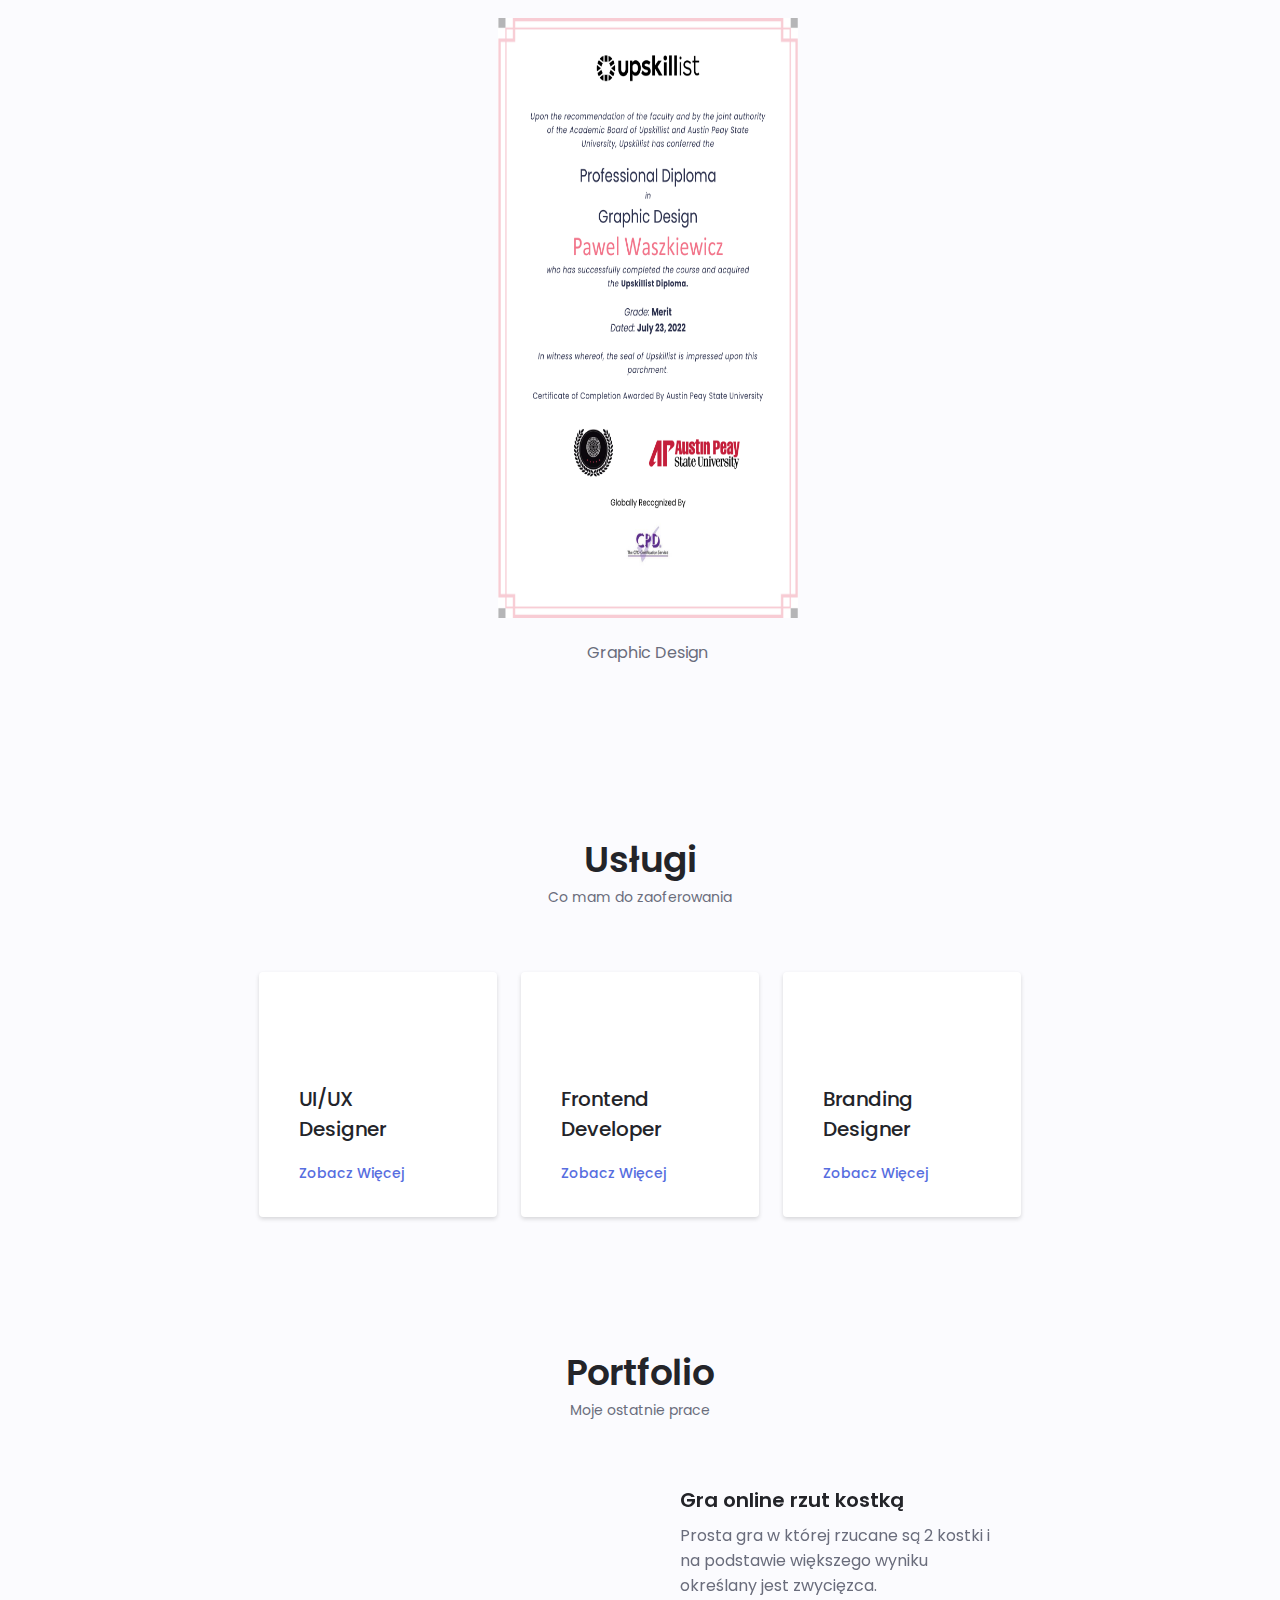
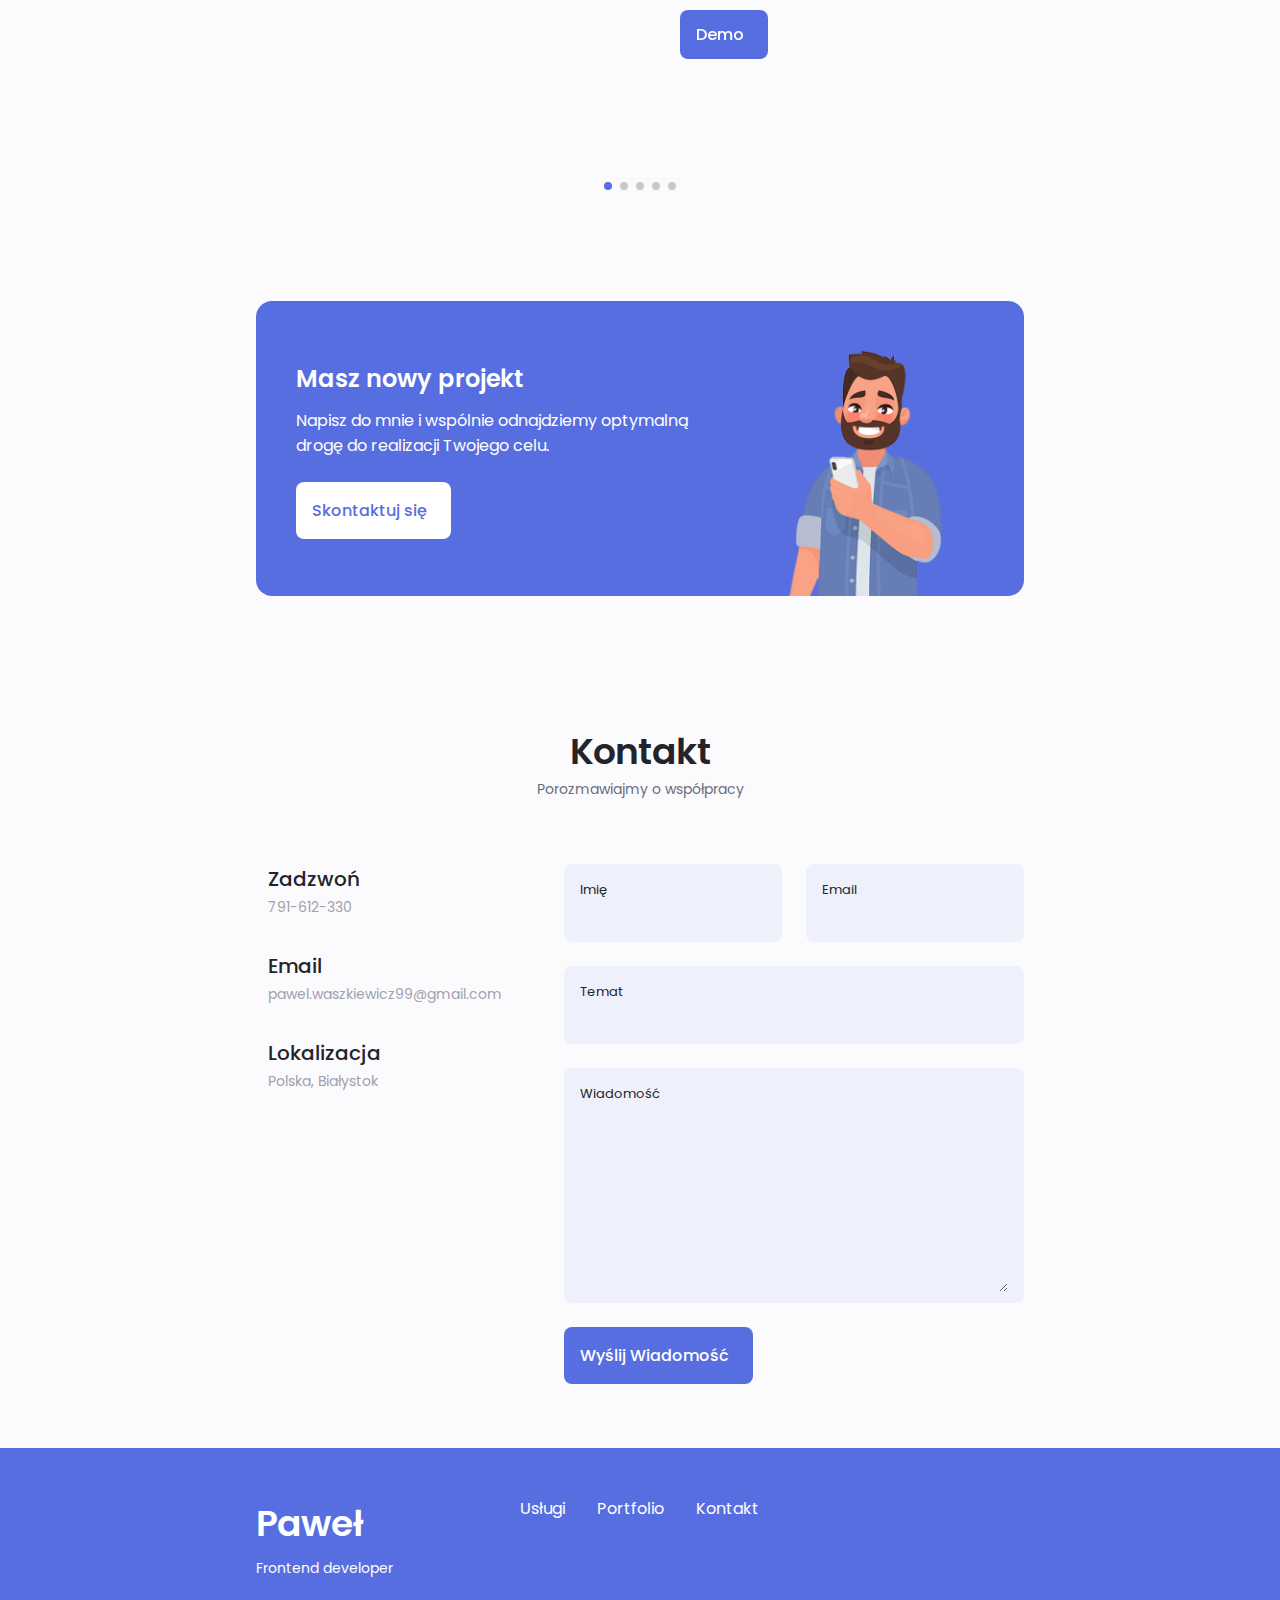
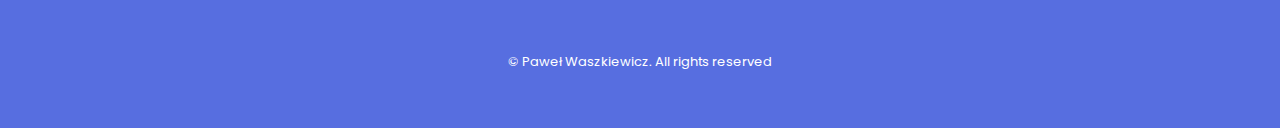
==== commit 0201d887: "Update index.html" ====
--- a/index.html
+++ b/index.html
@@ -583,7 +583,7 @@
         <div class="responsive">
           <div class="gallery">
             <a target="_blank" href="img/sf_certyfikatSMM.jpg">
-              <img src="img/sf_certyfikatSMM.jpg" alt="Social Media Marketing & Copywriting" style="width:auto; height:300px;">
+              <img src="img/sf_certyfikatSMM.jpg" alt="Social Media Marketing & Copywriting" style="width:auto; height:320px;">
             </a>
             <div class="desc">Social Media Marketing & Copywriting</div>
           </div>
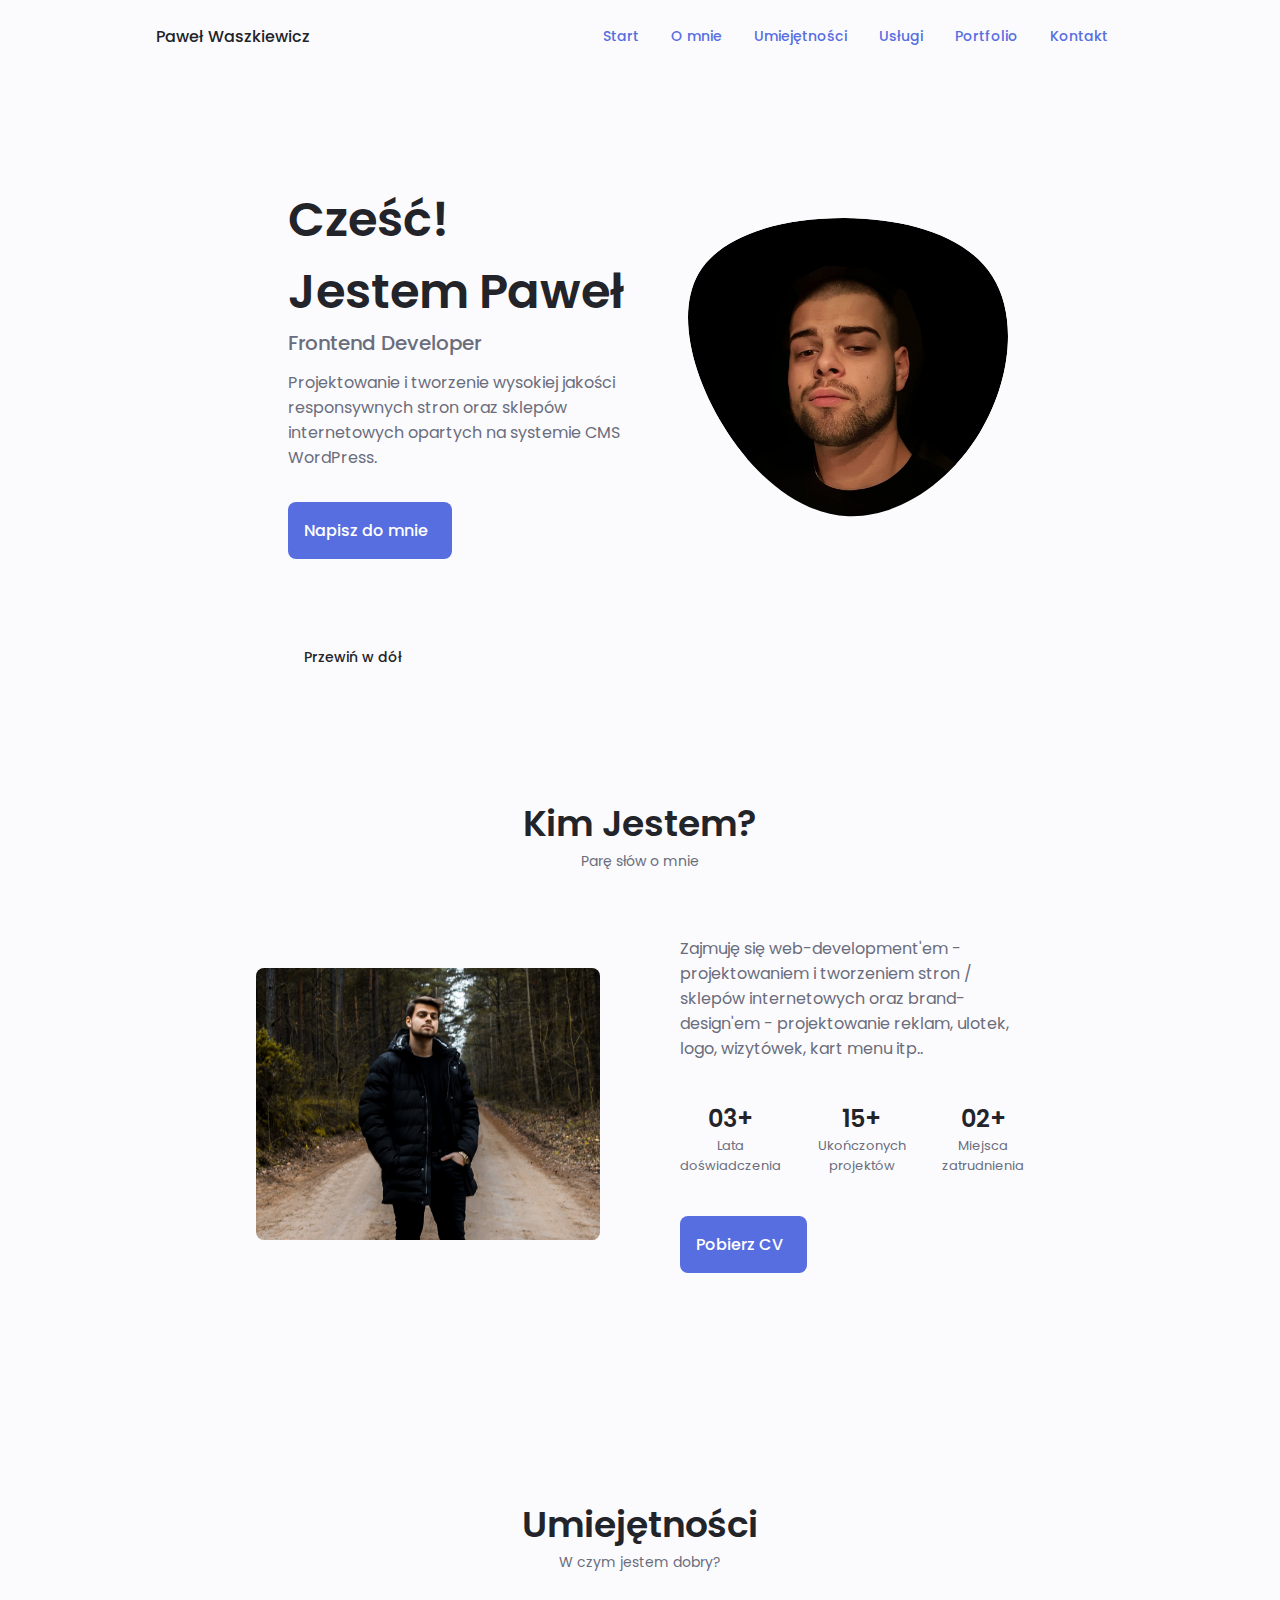
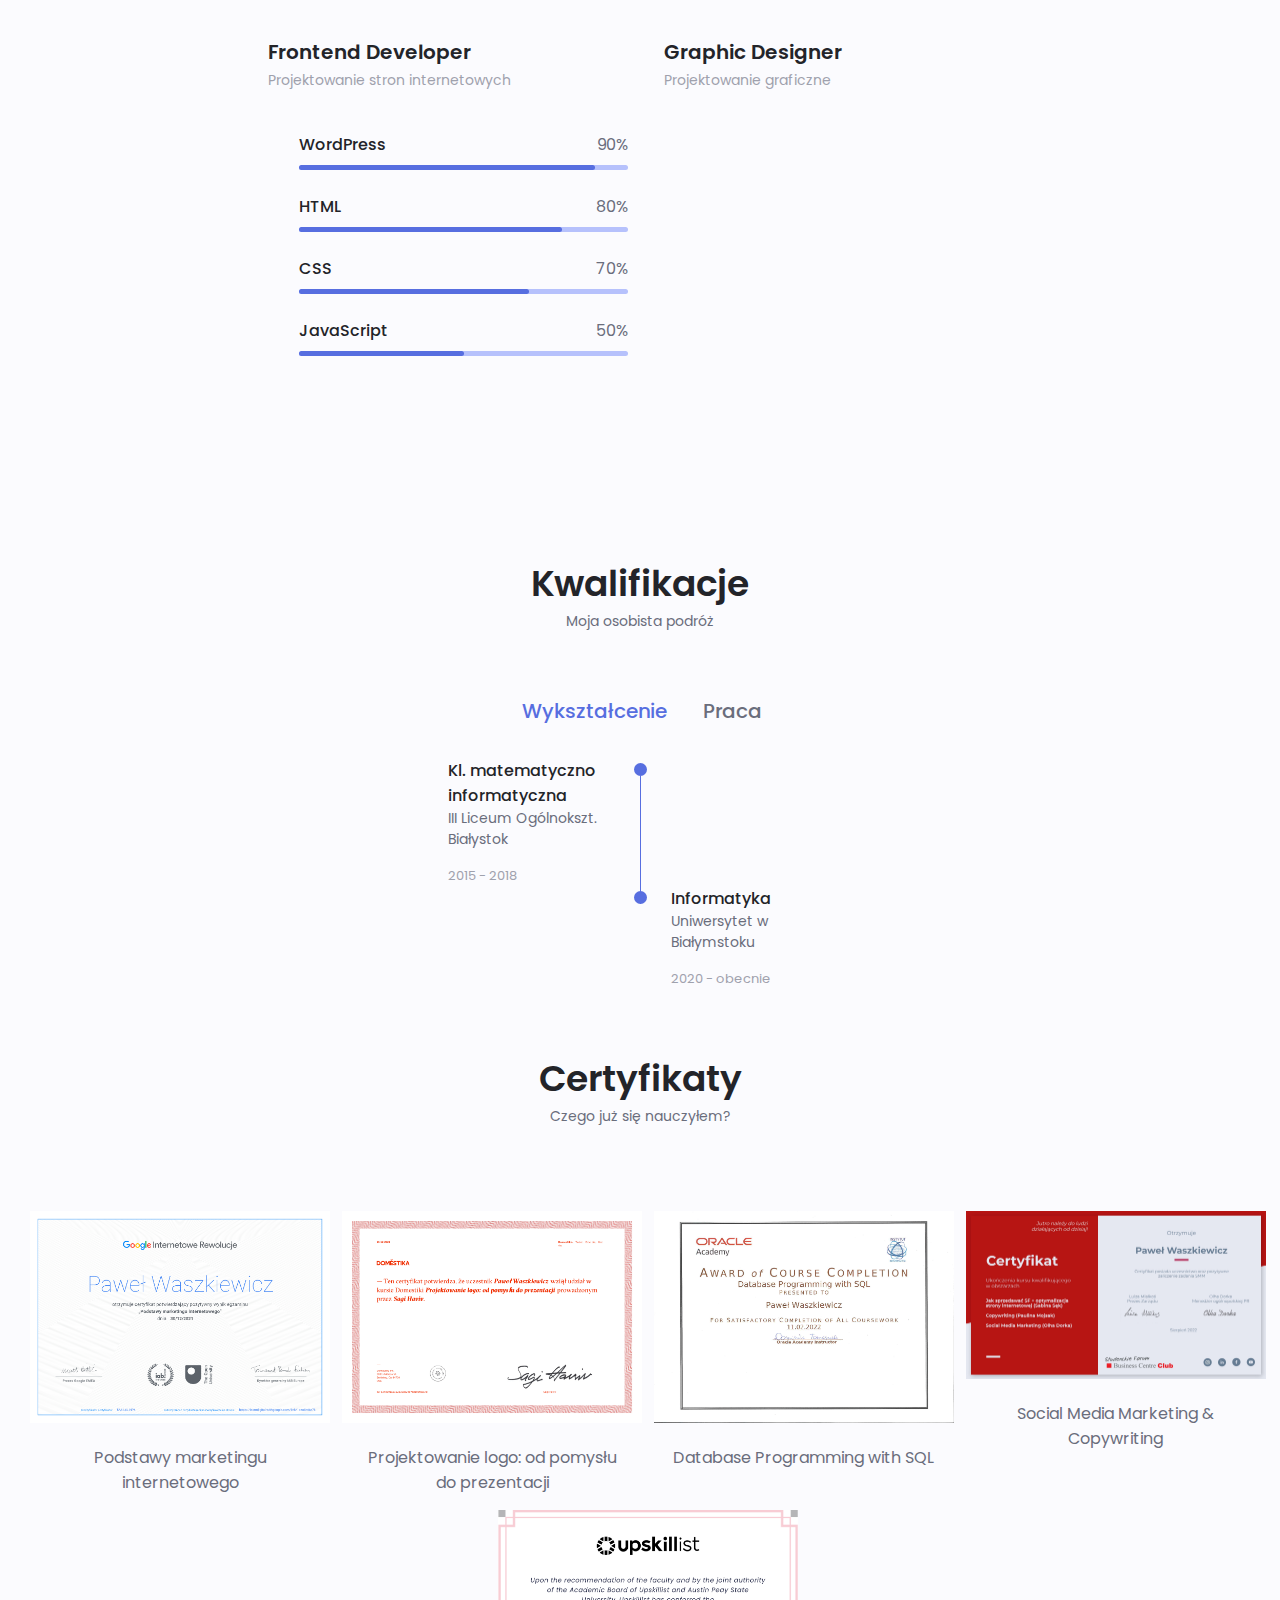
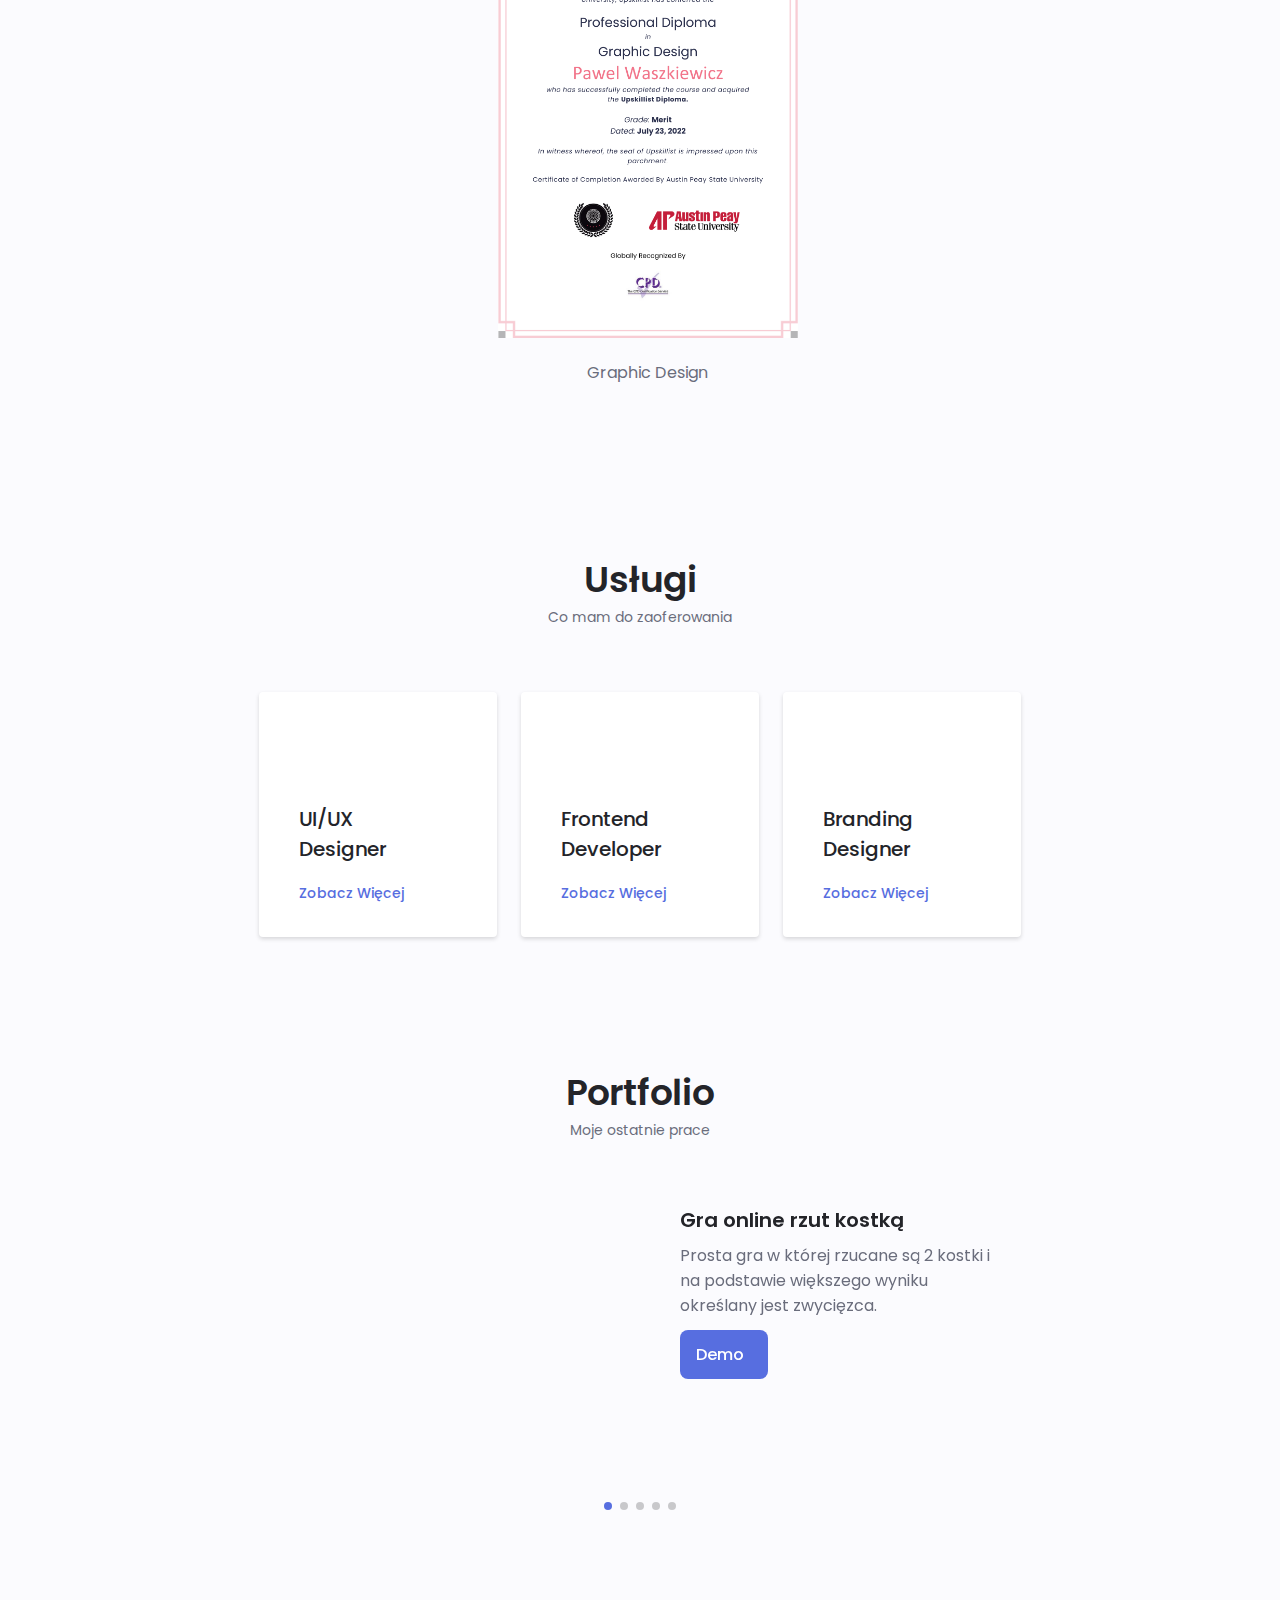
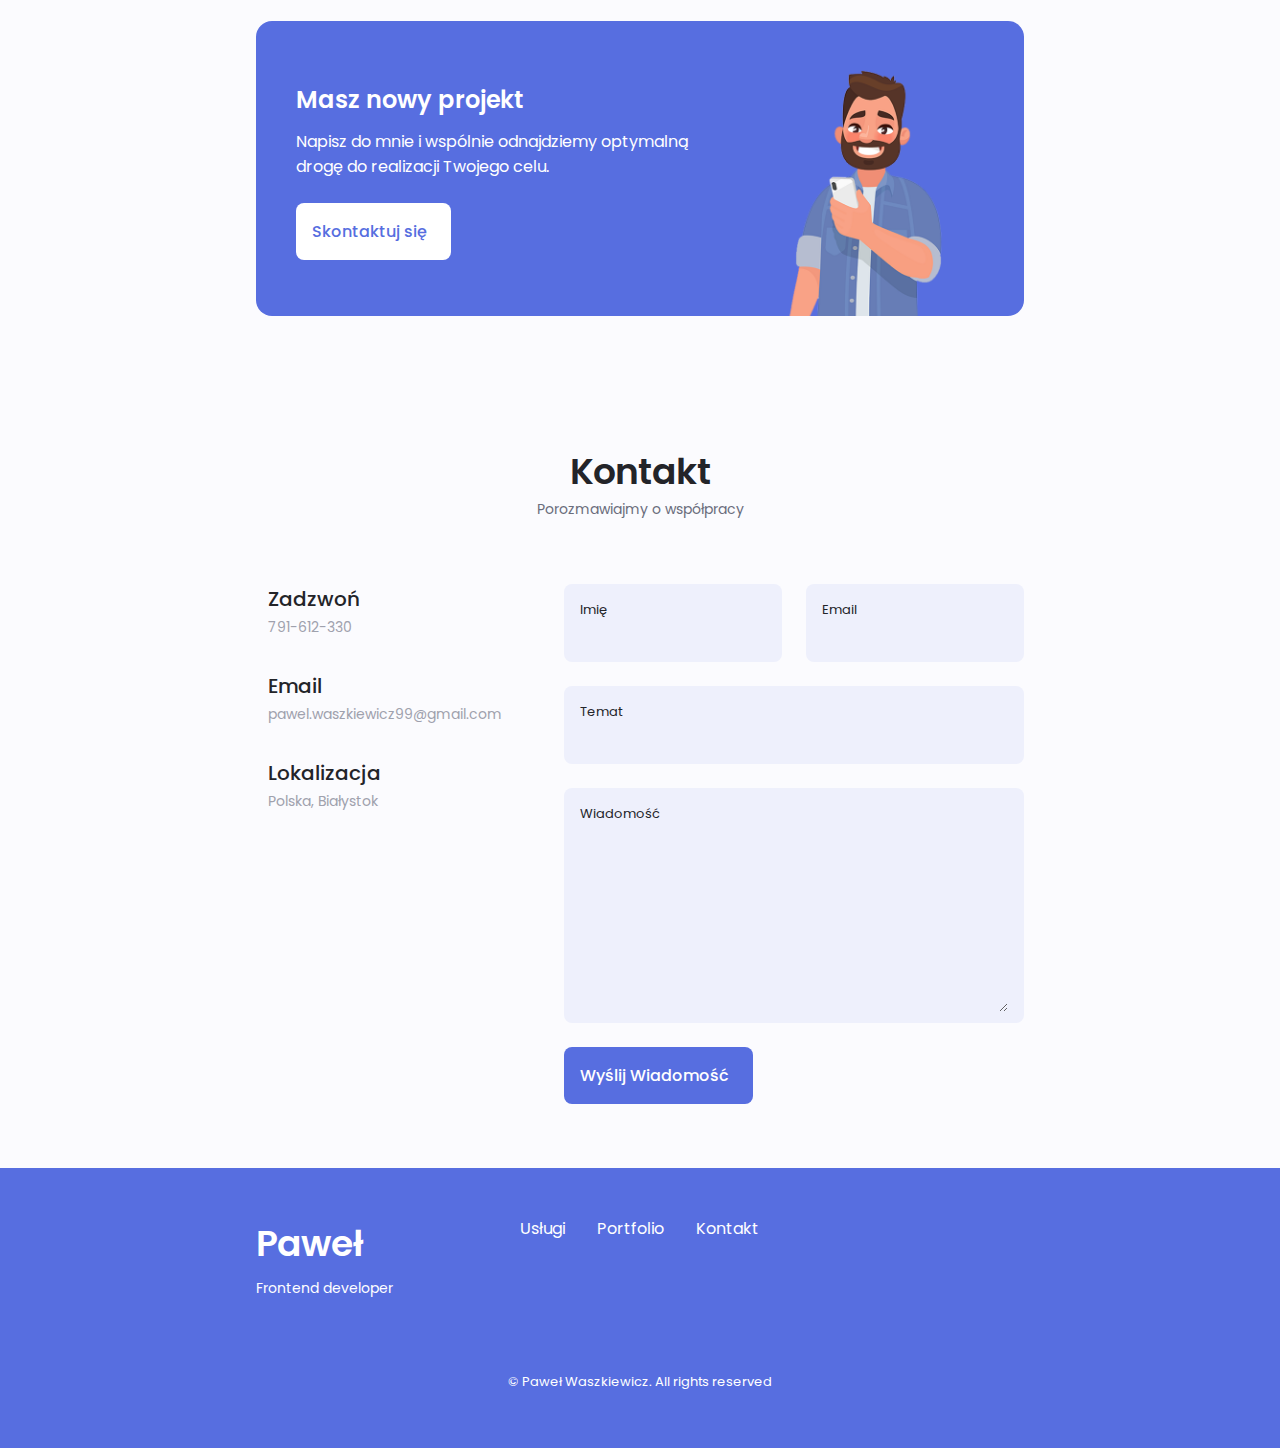
==== commit d32e3a65: "Update index.html" ====
--- a/index.html
+++ b/index.html
@@ -583,7 +583,7 @@
         <div class="responsive">
           <div class="gallery">
             <a target="_blank" href="img/sf_certyfikatSMM.jpg">
-              <img src="img/sf_certyfikatSMM.jpg" alt="Social Media Marketing & Copywriting" style="width:auto; height:320px;">
+              <img src="img/sf_certyfikatSMM.jpg" alt="Social Media Marketing & Copywriting" style="width:600; height:400;">
             </a>
             <div class="desc">Social Media Marketing & Copywriting</div>
           </div>
@@ -592,7 +592,7 @@
         <div class="responsive">
           <div class="gallery">
             <a target="_blank" href="img/upskillist_pw.png">
-              <img src="img/upskillist_pw.png" alt="Graphic Design" style="width:auto; height:600px;">
+              <img src="img/upskillist_pw.png" alt="Graphic Design" style="width:400; height:600;">
             </a>
             <div class="desc">Graphic Design</div>
           </div>
